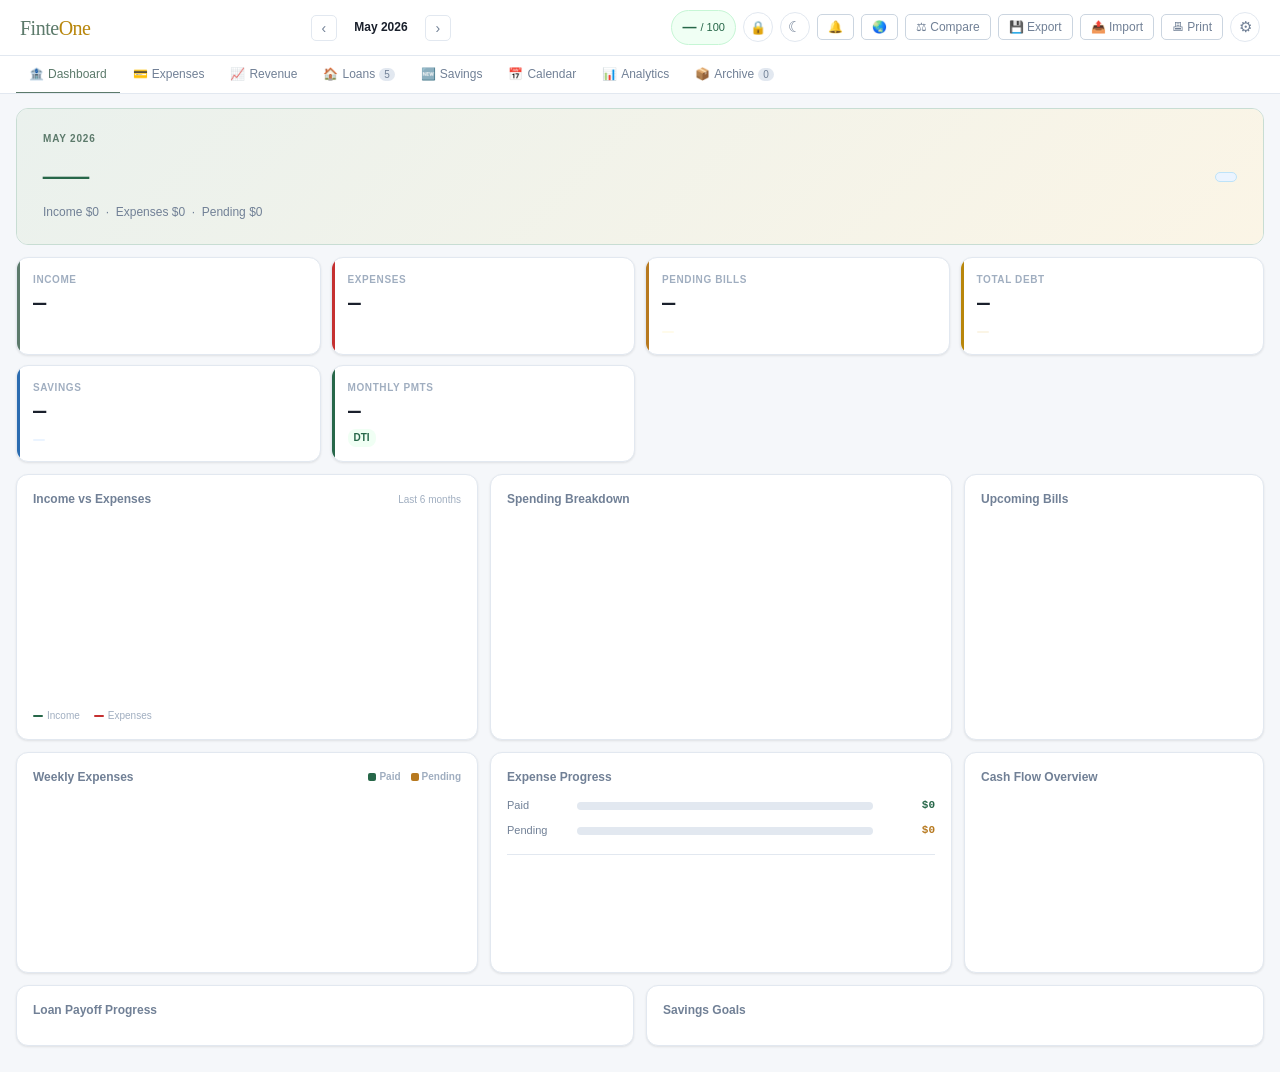
==== src/index.html @ 198f4ca5 "Split finance-tracker.html into modular src/ structure - src/index.html: shell with CSS/JS imports (" ====
<!DOCTYPE html>
<html lang="en">
<head>
<meta charset="UTF-8">
<meta name="viewport" content="width=device-width,initial-scale=1.0">
<title>FinteOne — Personal Finance Dashboard</title>
<link rel="manifest" href="manifest.json">
<meta http-equiv="Content-Security-Policy" content="default-src 'self' 'unsafe-inline' data: blob: https://fonts.googleapis.com https://fonts.gstatic.com https://cdnjs.cloudflare.com https://api.anthropic.com https://open.er-api.com; img-src 'self' data: blob:; connect-src 'self' https://api.anthropic.com https://api.openai.com https://open.er-api.com https://cdnjs.cloudflare.com;">
<meta name="theme-color" content="#5C7A6B">
<meta name="apple-mobile-web-app-capable" content="yes">
<meta name="apple-mobile-web-app-status-bar-style" content="default">
<meta name="apple-mobile-web-app-title" content="FinFlow">
<link rel="preconnect" href="https://fonts.googleapis.com">
<link href="https://fonts.googleapis.com/css2?family=DM+Serif+Display&family=DM+Sans:wght@300;400;500;600&family=DM+Mono:wght@400;500&display=swap" rel="stylesheet">
<link rel="stylesheet" href="styles/base.css">
<link rel="stylesheet" href="styles/layout.css">
<link rel="stylesheet" href="styles/components.css">
<link rel="stylesheet" href="styles/dark.css">
</head>
<body>
<script id="darkMode-fast-path">
(function(){try{const s=localStorage.getItem('finflow_dark_cache');if(s==='true')document.body.classList.add('dark');}catch(e){}})();
</script>
<canvas id="confettiCanvas" role="presentation" aria-hidden="true"></canvas>

<!-- ── LOCK SCREEN ── -->
<div id="lockScreen" style="display:none;">
  <div class="lock-logo">Fin<span>Flow</span></div>
  <div class="lock-card">
    <div class="lock-title">🔒 Enter your PIN</div>
    <div class="lock-sub">Your data is protected</div>
    <div class="pin-dots" id="lockDots">
      <div class="pin-dot" id="ld0"></div>
      <div class="pin-dot" id="ld1"></div>
      <div class="pin-dot" id="ld2"></div>
      <div class="pin-dot" id="ld3"></div>
    </div>
    <div class="pin-pad">
      <button class="pin-key" onclick="lockKeyPress('1')">1</button>
      <button class="pin-key" onclick="lockKeyPress('2')">2</button>
      <button class="pin-key" onclick="lockKeyPress('3')">3</button>
      <button class="pin-key" onclick="lockKeyPress('4')">4</button>
      <button class="pin-key" onclick="lockKeyPress('5')">5</button>
      <button class="pin-key" onclick="lockKeyPress('6')">6</button>
      <button class="pin-key" onclick="lockKeyPress('7')">7</button>
      <button class="pin-key" onclick="lockKeyPress('8')">8</button>
      <button class="pin-key" onclick="lockKeyPress('9')">9</button>
      <button class="pin-key del" onclick="lockKeyPress('bio')" title="Biometric (if available)">🔑</button>
      <button class="pin-key" onclick="lockKeyPress('0')">0</button>
      <button class="pin-key del" onclick="lockKeyPress('del')" aria-label="Delete digit">⌫</button>
    </div>
    <div class="lock-error" id="lockError"></div>
  </div>
</div>

<!-- ── PIN SETUP MODAL ── -->
<div class="modal-overlay" id="pinSetupModal" onclick="if(event.target===this)closePinSetup()">
  <div class="pmodal" style="max-width:360px;" id="pinSetupCard">
    <button class="close-btn" onclick="closePinSetup()" title="Close PIN setup" aria-label="Close PIN setup">&#215;</button>
    <h4 id="pinSetupTitle">Set PIN</h4>
    <p id="pinSetupDesc" style="font-size:12px;color:var(--text-secondary);margin-bottom:12px;">Choose a 4-digit PIN to protect your data.</p>
    <div class="pin-dots" id="setupDots">
      <div class="pin-dot" id="sd0"></div>
      <div class="pin-dot" id="sd1"></div>
      <div class="pin-dot" id="sd2"></div>
      <div class="pin-dot" id="sd3"></div>
    </div>
    <div class="pin-pad" style="margin-top:10px;">
      <button class="pin-key" onclick="setupKeyPress('1')">1</button>
      <button class="pin-key" onclick="setupKeyPress('2')">2</button>
      <button class="pin-key" onclick="setupKeyPress('3')">3</button>
      <button class="pin-key" onclick="setupKeyPress('4')">4</button>
      <button class="pin-key" onclick="setupKeyPress('5')">5</button>
      <button class="pin-key" onclick="setupKeyPress('6')">6</button>
      <button class="pin-key" onclick="setupKeyPress('7')">7</button>
      <button class="pin-key" onclick="setupKeyPress('8')">8</button>
      <button class="pin-key" onclick="setupKeyPress('9')">9</button>
      <button class="pin-key del" style="visibility:hidden"></button>
      <button class="pin-key" onclick="setupKeyPress('0')">0</button>
      <button class="pin-key del" onclick="setupKeyPress('del')" aria-label="Delete digit">⌫</button>
    </div>
    <div class="lock-error" id="setupError"></div>
    <div class="btn-row" style="margin-top:10px;">
      <button class="btn-s" onclick="closePinSetup()">Cancel</button>
      <button class="btn-d" id="pinRemoveBtn" onclick="removePin()" style="display:none;color:var(--danger);">Remove PIN</button>
    </div>
  </div>
</div>

<!-- ── ONBOARDING WIZARD ── -->
<div id="onboardOverlay" style="display:none;" role="dialog" aria-modal="true" aria-labelledby="obHeading">
  <div class="ob-card">
    <div class="ob-logo">Fin<span>Flow</span></div>
    <div class="ob-step-dots">
      <div class="ob-dot active" id="obDot0"></div>
      <div class="ob-dot" id="obDot1"></div>
      <div class="ob-dot" id="obDot2"></div>
      <div class="ob-dot" id="obDot3"></div>
      <div class="ob-dot" id="obDot4"></div>
      <div class="ob-dot" id="obDot5"></div>
      <div class="ob-dot" id="obDot6"></div>
      <div class="ob-dot" id="obDot7"></div>
    </div>

    <!-- Step 0: Welcome -->
    <div id="obStep0">
      <div class="ob-h" id="obHeading">Welcome to FinFlow</div>
      <div class="ob-sub">Your personal finance dashboard — track bills, income, loans, and savings. Everything lives privately in your browser.</div>
      <button class="ob-btn-primary" onclick="obGoTo(1)">Get Started &rarr;</button>
    </div>

    <!-- Step 1: Name + Currency -->
    <div id="obStep1" style="display:none;">
      <div class="ob-h">A few quick details</div>
      <div class="ob-sub">Personalise your dashboard. You can change these any time.</div>
      <div class="ob-row">
        <div class="ob-label">Your name (optional)</div>
        <input class="ob-input" id="obName" type="text" placeholder="e.g. Alex" autocomplete="given-name" maxlength="40">
      </div>
      <div class="ob-row">
        <div class="ob-label">Currency</div>
        <select class="ob-select" id="obCurrency" onchange="obUpdateAmtPrefix()"></select>
      </div>
      <div class="ob-nav">
        <button class="ob-back" onclick="obGoTo(0)">&#8592; Back</button>
        <button class="ob-btn-primary" onclick="obGoTo(2)">Next &rarr;</button>
      </div>
    </div>

    <!-- Step 2: Income sources -->
    <div id="obStep2" style="display:none;">
      <div class="ob-h">Income sources</div>
      <div class="ob-sub">Add each income source — salary, freelance, benefits, anything received monthly. Press + or Enter after each one.</div>
      <div class="ob-add-row">
        <input class="ob-input" id="obIncName" type="text" placeholder="Source (e.g. Salary, Freelance)" maxlength="60"
          onkeydown="if(event.key==='Enter'){event.preventDefault();obAddIncome();}">
        <div class="ob-amount-wrap" style="flex:0 0 110px;">
          <span class="ob-amount-prefix" id="obAmtPrefix">$</span>
          <input class="ob-amount-input" id="obIncAmt" type="number" min="0" step="0.01" placeholder="0.00" inputmode="decimal"
            onkeydown="if(event.key==='Enter'){event.preventDefault();obAddIncome();}">
        </div>
        <button class="ob-add-btn" onclick="obAddIncome()" title="Add income source" aria-label="Add income source">+</button>
      </div>
      <div class="ob-err" id="obIncomeErr"></div>
      <div id="obIncList" class="ob-item-list ob-list-empty"></div>
      <div class="ob-nav" style="margin-top:14px;">
        <button class="ob-back" onclick="obGoTo(1)">&#8592; Back</button>
        <button class="ob-btn-primary" onclick="obSaveIncome()">Next &rarr;</button>
      </div>
      <button class="ob-btn-sec" onclick="obGoTo(3)">Skip — I'll add income later</button>
    </div>

    <!-- Step 3: Expenses -->
    <div id="obStep3" style="display:none;">
      <div class="ob-h">Monthly expenses</div>
      <div class="ob-sub">Fill in the details below and press <strong>Add Expense</strong> to add each one.</div>
      <div style="display:grid;grid-template-columns:1fr 1fr;gap:8px;margin-bottom:6px;">
        <div style="grid-column:1/-1;">
          <div class="ob-label">Expense name</div>
          <input class="ob-input" id="obExpName" type="text" placeholder="e.g. Rent, Netflix" maxlength="60"
            onkeydown="if(event.key==='Enter'){event.preventDefault();document.getElementById('obExpAmt').focus();}">
        </div>
        <div>
          <div class="ob-label">Amount</div>
          <div class="ob-amount-wrap">
            <span class="ob-amount-prefix" id="obExpPrefix">$</span>
            <input class="ob-amount-input" id="obExpAmt" type="number" min="0" step="0.01" placeholder="0.00" inputmode="decimal"
              onkeydown="if(event.key==='Enter'){event.preventDefault();document.getElementById('obExpWeek').focus();}">
          </div>
        </div>
        <div>
          <div class="ob-label">Week</div>
          <select class="ob-select" id="obExpWeek">
            <option value="0">Week 1</option>
            <option value="1">Week 2</option>
            <option value="2">Week 3</option>
            <option value="3">Week 4</option>
          </select>
        </div>
        <div>
          <div class="ob-label">Due day (optional)</div>
          <input class="ob-input" id="obExpDue" type="number" min="1" max="31" placeholder="e.g. 15" inputmode="numeric">
        </div>
        <div>
          <div class="ob-label">Note (optional)</div>
          <input class="ob-input" id="obExpNote" type="text" placeholder="e.g. Annual plan" maxlength="120"
            onkeydown="if(event.key==='Enter'){event.preventDefault();obAddExpense();}">
        </div>
      </div>
      <div style="margin-bottom:8px;">
        <div class="ob-label">Receipt photo (optional)</div>
        <label class="receipt-upload-zone" style="padding:10px 14px;font-size:12px;cursor:pointer;" id="obExpReceiptZone">
          <span id="obExpReceiptLabel">&#128248; Tap to attach image</span>
          <input type="file" id="obExpReceipt" accept="image/*" style="display:none;" onchange="obHandleReceiptFile(this)">
        </label>
      </div>
      <div class="ob-err" id="obExpErr"></div>
      <button class="ob-add-btn full" onclick="obAddExpense()">+ Add Expense</button>
      <div id="obExpList" class="ob-item-list ob-list-empty"></div>
      <div class="ob-nav" style="margin-top:14px;">
        <button class="ob-back" onclick="obGoTo(2)">&#8592; Back</button>
        <button class="ob-btn-primary" onclick="obGoTo(4)">Next &rarr;</button>
      </div>
      <button class="ob-btn-sec" onclick="obGoTo(4)">Skip — I'll add expenses later</button>
    </div>

    <!-- Step 4: Loans -->
    <div id="obStep4" style="display:none;">
      <div class="ob-h">Loans &amp; debts</div>
      <div class="ob-sub">Add credit cards, car loans, student loans — anything you're paying down.</div>
      <div class="ob-loan-form">
        <div class="ob-loan-full">
          <div class="ob-label">Loan / debt name</div>
          <input class="ob-input" id="obLoanName" type="text" placeholder="e.g. Visa Card, Car Loan" maxlength="60"
            onkeydown="if(event.key==='Enter'){event.preventDefault();obAddLoan();}">
        </div>
        <div>
          <div class="ob-label">Current balance</div>
          <div class="ob-amount-wrap">
            <span class="ob-amount-prefix" id="obLoanPrefix">$</span>
            <input class="ob-amount-input" id="obLoanBal" type="number" min="0" step="0.01" placeholder="0.00" inputmode="decimal">
          </div>
        </div>
        <div>
          <div class="ob-label">Interest rate %</div>
          <input class="ob-input" id="obLoanRate" type="number" min="0" max="100" step="0.01" placeholder="e.g. 19.99" inputmode="decimal">
        </div>
        <div class="ob-loan-full">
          <div class="ob-label">Min. monthly payment</div>
          <div class="ob-amount-wrap">
            <span class="ob-amount-prefix" id="obLoanMinPrefix">$</span>
            <input class="ob-amount-input" id="obLoanMin" type="number" min="0" step="0.01" placeholder="0.00" inputmode="decimal"
              onkeydown="if(event.key==='Enter'){event.preventDefault();obAddLoan();}">
          </div>
        </div>
      </div>
      <div class="ob-err" id="obLoanErr"></div>
      <button class="ob-add-btn full" onclick="obAddLoan()">+ Add Loan</button>
      <div id="obLoanList" class="ob-item-list ob-list-empty"></div>
      <div class="ob-nav" style="margin-top:14px;">
        <button class="ob-back" onclick="obGoTo(3)">&#8592; Back</button>
        <button class="ob-btn-primary" onclick="obGoTo(5)">Next &rarr;</button>
      </div>
      <button class="ob-btn-sec" onclick="obGoTo(5)">Skip — no loans to add</button>
    </div>

    <!-- Step 5: Savings goals -->
    <div id="obStep5" style="display:none;">
      <div class="ob-h">Savings goals</div>
      <div class="ob-sub">Set up goals like an Emergency Fund or Vacation. Press + to add each one.</div>
      <div class="ob-add-row" style="flex-wrap:wrap;gap:6px;">
        <input class="ob-input" id="obSavName" type="text" placeholder="Goal name (e.g. Emergency Fund)" maxlength="60"
          style="flex:1 1 160px;" onkeydown="if(event.key==='Enter'){event.preventDefault();obAddSaving();}">
      </div>
      <div style="display:grid;grid-template-columns:1fr 1fr;gap:8px;margin-top:6px;margin-bottom:6px;">
        <div>
          <div class="ob-label">Target amount</div>
          <div class="ob-amount-wrap">
            <span class="ob-amount-prefix" id="obSavPrefix">$</span>
            <input class="ob-amount-input" id="obSavTarget" type="number" min="0" step="0.01" placeholder="0.00" inputmode="decimal">
          </div>
        </div>
        <div>
          <div class="ob-label">Current balance</div>
          <div class="ob-amount-wrap">
            <span class="ob-amount-prefix" id="obSavBalPrefix">$</span>
            <input class="ob-amount-input" id="obSavBal" type="number" min="0" step="0.01" placeholder="0.00" inputmode="decimal">
          </div>
        </div>
        <div>
          <div class="ob-label">Monthly contribution</div>
          <div class="ob-amount-wrap">
            <span class="ob-amount-prefix" id="obSavContribPrefix">$</span>
            <input class="ob-amount-input" id="obSavContrib" type="number" min="0" step="0.01" placeholder="0.00" inputmode="decimal"
              onkeydown="if(event.key==='Enter'){event.preventDefault();obAddSaving();}">
          </div>
        </div>
        <div>
          <div class="ob-label">Interest rate % p.a.</div>
          <input class="ob-input" id="obSavRate" type="number" min="0" max="30" step="0.1" placeholder="e.g. 2.5" inputmode="decimal">
        </div>
      </div>
      <div class="ob-err" id="obSavErr"></div>
      <button class="ob-add-btn full" onclick="obAddSaving()">+ Add Goal</button>
      <div id="obSavList" class="ob-item-list ob-list-empty"></div>
      <div class="ob-nav" style="margin-top:14px;">
        <button class="ob-back" onclick="obGoTo(4)">&#8592; Back</button>
        <button class="ob-btn-primary" onclick="obGoTo(6)">Next &rarr;</button>
      </div>
      <button class="ob-btn-sec" onclick="obGoTo(6)">Skip — no savings goals yet</button>
    </div>

    <!-- Step 6: PIN (optional) -->
    <div id="obStep6" style="display:none;">
      <div class="ob-h">Protect your data</div>
      <div class="ob-sub">Set a 4-digit PIN so only you can access your finances. Completely optional.</div>
      <div class="ob-phase-lbl" id="obPinPhaseLabel">Enter a new PIN</div>
      <div class="ob-pin-dots">
        <div class="pin-dot" id="opd0"></div>
        <div class="pin-dot" id="opd1"></div>
        <div class="pin-dot" id="opd2"></div>
        <div class="pin-dot" id="opd3"></div>
      </div>
      <div class="ob-pin-pad">
        <button class="pin-key" onclick="obPinKey('1')">1</button>
        <button class="pin-key" onclick="obPinKey('2')">2</button>
        <button class="pin-key" onclick="obPinKey('3')">3</button>
        <button class="pin-key" onclick="obPinKey('4')">4</button>
        <button class="pin-key" onclick="obPinKey('5')">5</button>
        <button class="pin-key" onclick="obPinKey('6')">6</button>
        <button class="pin-key" onclick="obPinKey('7')">7</button>
        <button class="pin-key" onclick="obPinKey('8')">8</button>
        <button class="pin-key" onclick="obPinKey('9')">9</button>
        <button class="pin-key del" style="visibility:hidden;"></button>
        <button class="pin-key" onclick="obPinKey('0')">0</button>
        <button class="pin-key del" onclick="obPinKey('del')" aria-label="Delete digit">&#9003;</button>
      </div>
      <div class="ob-err" id="obPinErr" style="text-align:center;margin-top:8px;"></div>
      <div class="ob-nav" style="margin-top:16px;">
        <button class="ob-back" onclick="obGoTo(5)">&#8592; Back</button>
      </div>
      <button class="ob-btn-sec" onclick="obGoTo(7)">Skip — no PIN needed</button>
    </div>

    <!-- Step 7: Done -->
    <div id="obStep7" style="display:none;">
      <div class="ob-success-icon">&#9989;</div>
      <div class="ob-h">You're all set!</div>
      <div class="ob-sub" id="obDoneMsg">Your dashboard is ready with your data loaded in.</div>
      <button class="ob-btn-primary" onclick="obFinish()">Open Dashboard</button>
    </div>
  </div>
</div>

<a href="#main-content" class="skip-nav">Skip to main content</a>
<div class="toast" id="toast" role="status" aria-live="polite" aria-atomic="true"></div>

<!-- TOPBAR -->
<div class="topbar">
  <div class="logo">Finte<span>One</span></div>
  <div class="topbar-center">
    <div class="month-nav">
      <button onclick="changeMonth(-1)" title="Previous month" aria-label="Previous month">&#8249;</button>
      <span class="month-label" id="monthLabel">May 2026</span>
      <button onclick="changeMonth(1)" title="Next month" aria-label="Next month">&#8250;</button>
    </div>
  </div>
  <div class="topbar-right">
    <div class="health-badge" onclick="openHealthModal()" title="Financial Health Score">
      <span class="score" id="healthScore">—</span>
      <span class="hlabel">/ 100</span>
    </div>
    <button class="dk-btn" onclick="openPinSetup()" id="pinBtn" aria-label="PIN / lock screen" title="Set PIN protection" style="font-size:13px;">🔒</button>
    <button class="dk-btn" onclick="toggleDark()" id="dkBtn" aria-label="Toggle dark mode" title="Toggle dark mode">☾</button>
    <button class="tbtn hide-mobile no-print" onclick="toggleNotifications()" id="notifBtn" title="Bill reminders">&#128276;</button>
    <button class="tbtn hide-mobile no-print" onclick="openCurrencyModal()" title="Currency settings">&#127759;</button>
    <button class="tbtn hide-mobile no-print" onclick="openCompareModal()" title="Compare two months">&#9878; Compare</button>
    <button class="tbtn hide-mobile no-print" onclick="exportData()">&#128190; Export</button>
    <button class="tbtn hide-mobile no-print" onclick="openImport()">&#128228; Import</button>
    <button class="tbtn hide-mobile no-print" onclick="window.print()">&#128438; Print</button>
    <button class="dk-btn hide-mobile no-print" onclick="openSettings()" title="Settings" aria-label="Settings" style="font-size:15px;">&#9881;</button>
    <button class="dk-btn show-mobile no-print" onclick="toggleMobileMenu()" id="mobileMenuBtn" aria-label="More actions" title="More actions" style="font-size:18px;font-weight:600;letter-spacing:1px;">&#8943;</button>
  </div>
</div>

<!-- ── DEMO DATA BANNER ── -->
<div id="demoBanner" style="display:none;" class="demo-banner no-print" role="alert" aria-live="polite">
  <span class="demo-banner-text">&#9888; Demo data is active — this is not your real financial data.</span>
  <button class="demo-banner-btn" onclick="showOnboarding()" title="Go back to setup">Resume Setup</button>
  <button class="demo-banner-btn primary" onclick="confirmDemoReset()" title="Wipe demo data and start fresh">Start Fresh</button>
  <button class="demo-banner-close" onclick="this.parentElement.style.display='none'" aria-label="Dismiss banner">&#215;</button>
</div>

<!-- MOBILE ACTION SHEET -->
<div id="mobileMenuSheet" style="display:none;position:fixed;bottom:0;left:0;right:0;z-index:500;background:var(--white);border-top:1px solid var(--border);border-radius:16px 16px 0 0;padding:16px;box-shadow:0 -4px 20px rgba(0,0,0,.12);">
  <div style="width:36px;height:4px;background:var(--border-strong);border-radius:2px;margin:0 auto 16px;"></div>
  <div style="display:grid;grid-template-columns:1fr 1fr;gap:10px;">
    <button class="mbtn" onclick="toggleNotifications();toggleMobileMenu();" id="mobileNotifBtn">&#128276; Reminders</button>
    <button class="mbtn" onclick="openCurrencyModal();toggleMobileMenu();">&#127759; Currency</button>
    <button class="mbtn" onclick="openCompareModal();toggleMobileMenu();">&#9878; Compare</button>
    <button class="mbtn" onclick="exportData();toggleMobileMenu();">&#128190; Export</button>
    <button class="mbtn" onclick="openImport();toggleMobileMenu();">&#128228; Import</button>
    <button class="mbtn" onclick="window.print();toggleMobileMenu();">&#128438; Print</button>
    <button class="mbtn" onclick="openSettings();toggleMobileMenu();" style="grid-column:1/-1;">&#9881; Settings &amp; Danger Zone</button>
  </div>
  <button onclick="toggleMobileMenu()" style="width:100%;margin-top:12px;padding:12px;border:none;background:var(--slate-light);border-radius:var(--radius-xs);font-family:'DM Sans',sans-serif;font-size:13px;font-weight:500;color:var(--text-secondary);cursor:pointer;">Cancel</button>
</div>
<div id="mobileMenuOverlay" style="display:none;position:fixed;inset:0;z-index:499;background:rgba(0,0,0,.3);" onclick="toggleMobileMenu()"></div>

<!-- TABS -->
<div class="tab-bar no-print">
  <button class="tab active" id="tab-dashboard"  onclick="switchTab('dashboard',this)"><span class="ti">&#127974;</span><span class="tl"> Dashboard</span></button>
  <button class="tab" id="tab-expenses"           onclick="switchTab('expenses',this)"><span class="ti">&#128179;</span><span class="tl"> Expenses</span></button>
  <button class="tab" id="tab-revenue"            onclick="switchTab('revenue',this)"><span class="ti">&#128200;</span><span class="tl"> Revenue</span></button>
  <button class="tab" id="tab-loans"              onclick="switchTab('loans',this)"><span class="ti">&#127968;</span><span class="tl"> Loans</span> <span class="tbadge" id="loanBadge">5</span></button>
  <button class="tab" id="tab-savings"            onclick="switchTab('savings',this)"><span class="ti">&#127381;</span><span class="tl"> Savings</span></button>
  <button class="tab" id="tab-calendar"           onclick="switchTab('calendar',this)"><span class="ti">&#128197;</span><span class="tl"> Calendar</span></button>
  <button class="tab" id="tab-analytics"          onclick="switchTab('analytics',this)"><span class="ti">&#128202;</span><span class="tl"> Analytics</span></button>
  <button class="tab" id="tab-archive"            onclick="switchTab('archive',this)"><span class="ti">&#128230;</span><span class="tl"> Archive</span> <span class="tbadge" id="archiveBadge">0</span></button>
</div>

<div class="main" id="main-content">
<!-- ═══ DASHBOARD ═══ -->
<div class="section active" id="section-dashboard">

  <!-- ── HERO STRIP ── -->
  <div class="dash-hero">
    <div class="hero-left">
      <div class="hero-month-lbl" id="d-hero-month">May 2026</div>
      <div class="hero-net pos" id="d-cashflow">—</div>
      <div class="hero-sub" id="d-hero-sub">Income $0 &nbsp;·&nbsp; Expenses $0 &nbsp;·&nbsp; Pending $0</div>
    </div>
    <div class="hero-right">
      <span class="hero-badge hb-neutral" id="d-hero-mom" style="display:none;"></span>
      <span class="hero-badge hb-warn" id="d-hero-pending" style="display:none;"></span>
      <span class="hero-badge hb-blue" id="d-hero-health"></span>
    </div>
  </div>

  <!-- ── KPI ROW ── -->
  <div class="dash-kpi-row">
    <div class="dash-kpi dkpi-sage">
      <div class="dkl">Income</div>
      <div class="dkv" id="d-income">—</div>
      <div class="dkd dp" id="d-inc-d" style="display:none;"></div>
    </div>
    <div class="dash-kpi dkpi-danger">
      <div class="dkl">Expenses</div>
      <div class="dkv" id="d-expenses">—</div>
      <div class="dkd" id="d-exp-d" style="display:none;"></div>
    </div>
    <div class="dash-kpi dkpi-amber">
      <div class="dkl">Pending Bills</div>
      <div class="dkv" id="d-pending">—</div>
      <div class="dkd" id="d-pend-sub" style="background:var(--amber-light);color:var(--amber);"></div>
    </div>
    <div class="dash-kpi dkpi-gold">
      <div class="dkl">Total Debt</div>
      <div class="dkv" id="d-debt">—</div>
      <div class="dkd" id="d-dti" style="background:var(--gold-light);color:var(--gold);"></div>
    </div>
    <div class="dash-kpi dkpi-blue">
      <div class="dkl">Savings</div>
      <div class="dkv" id="d-savings">—</div>
      <div class="dkd" id="d-sav-sub" style="background:var(--blue-light);color:var(--blue);"></div>
    </div>
    <div class="dash-kpi dkpi-success">
      <div class="dkl">Monthly Pmts</div>
      <div class="dkv" id="d-minpmts">—</div>
      <div class="dkd" id="d-dti-lbl" style="background:var(--success-light);color:var(--success);">DTI</div>
    </div>
  </div>

  <!-- ── ROW 1: Trend chart (wide) + Spending donut + Upcoming bills ── -->
  <div class="dash-3col">

    <!-- Income vs Expenses — 6-month area chart -->
    <div class="dc">
      <div class="dct">Income vs Expenses
        <span class="dcl">Last 6 months</span>
      </div>
      <div style="position:relative;height:180px;"><canvas id="trendChart" role="img" aria-label="Income vs expenses trend">Trend.</canvas></div>
      <!-- Inline legend -->
      <div style="display:flex;gap:14px;margin-top:8px;font-size:10px;color:var(--text-muted);">
        <span><span style="display:inline-block;width:10px;height:2px;background:#276749;border-radius:1px;margin-right:4px;vertical-align:middle;"></span>Income</span>
        <span><span style="display:inline-block;width:10px;height:2px;background:#C53030;border-radius:1px;margin-right:4px;vertical-align:middle;"></span>Expenses</span>
      </div>
    </div>

    <!-- Expense Category Donut -->
    <div class="dc">
      <div class="dct">Spending Breakdown
        <span class="dcl" id="d-cat-month"></span>
      </div>
      <div style="position:relative;height:160px;"><canvas id="categoryChart" role="img" aria-label="Categories">Categories.</canvas></div>
    </div>

    <!-- Upcoming Bills -->
    <div class="dc">
      <div class="dct">Upcoming Bills
        <span class="dcl" id="d-bills-count"></span>
      </div>
      <div class="bill-list-dash" id="d-bills-list"></div>
    </div>

  </div>

  <!-- ── ROW 2: Weekly bars + Expense paid/pending + Cash flow bar ── -->
  <div class="dash-3col">

    <!-- Weekly Paid vs Pending stacked bars -->
    <div class="dc">
      <div class="dct">Weekly Expenses
        <div style="display:flex;gap:10px;font-size:10px;color:var(--text-muted);">
          <span><span style="display:inline-block;width:8px;height:8px;background:#276749;border-radius:2px;margin-right:3px;vertical-align:middle;"></span>Paid</span>
          <span><span style="display:inline-block;width:8px;height:8px;background:#B7791F;border-radius:2px;margin-right:3px;vertical-align:middle;"></span>Pending</span>
        </div>
      </div>
      <div style="position:relative;height:160px;"><canvas id="weeklyChart" role="img" aria-label="Weekly expenses">Weekly expenses.</canvas></div>
    </div>

    <!-- Expense progress: paid vs pending bars -->
    <div class="dc">
      <div class="dct">Expense Progress
        <span class="dcl" id="d-exp-prog-pct"></span>
      </div>
      <div class="exp-prog-block" id="d-exp-prog-block">
        <div class="epb-row">
          <span class="epb-label">Paid</span>
          <div class="epb-bar"><div class="epb-fill" id="d-epb-paid" style="width:0%;background:var(--success);"></div></div>
          <span class="epb-val" id="d-epb-paid-val" style="color:var(--success);">$0</span>
        </div>
        <div class="epb-row">
          <span class="epb-label">Pending</span>
          <div class="epb-bar"><div class="epb-fill" id="d-epb-pend" style="width:0%;background:var(--amber);"></div></div>
          <span class="epb-val" id="d-epb-pend-val" style="color:var(--amber);">$0</span>
        </div>
        <div style="height:1px;background:var(--border);margin:6px 0;"></div>
        <!-- Per-week expense sub-bars -->
        <div id="d-week-prog-list"></div>
      </div>
    </div>

    <!-- Cash Flow overview bar chart -->
    <div class="dc">
      <div class="dct">Cash Flow Overview</div>
      <div style="position:relative;height:160px;"><canvas id="cashflowChart" role="img" aria-label="Cash flow">Cash flow.</canvas></div>
    </div>

  </div>

  <!-- ── ROW 3: Loan payoff + Savings goals ── -->
  <div class="dash-2col">

    <!-- Loan Payoff Progress -->
    <div class="dc">
      <div class="dct">Loan Payoff Progress
        <span class="dcl" id="d-loan-summary"></span>
      </div>
      <div id="loanProgressList"></div>
    </div>

    <!-- Savings Goals Progress -->
    <div class="dc">
      <div class="dct">Savings Goals
        <span class="dcl" id="d-sav-summary"></span>
      </div>
      <div id="dashSavingsList"></div>
    </div>

  </div>

</div>

<!-- ═══ EXPENSES ═══ -->
<div class="section" id="section-expenses">
  <div class="month-manager" role="navigation" aria-label="Month selector">
    <div style="display:flex;align-items:center;gap:8px;flex-wrap:wrap;">
      <span style="font-weight:600;font-size:12px;color:var(--text-secondary);" aria-hidden="true">Month:</span>
      <div id="monthTags" role="list" aria-label="Active months" style="display:flex;flex-wrap:nowrap;gap:5px;overflow-x:auto;max-width:100%;padding-bottom:2px;"></div>
    </div>
    <div style="display:flex;gap:6px;flex-wrap:wrap;">
      <button class="clone-btn" onclick="openCloneModal()">&#128260; Clone Month</button>
      <button class="tbtn no-print" onclick="openCsvModal()" style="color:var(--blue);border-color:var(--blue-mid);">&#128229; Import CSV</button>
      <button class="nm-btn" onclick="openNewMonthModal()">+ New Month</button>
    </div>
  </div>
  <div class="stor-alert" id="storAlert">
    <span>&#9888;</span><span id="storMsg">Storage is nearly full.</span>
    <button class="tbtn" style="margin-left:auto;" onclick="exportData()">Export Backup</button>
  </div>

  <!-- Budget Envelopes -->
  <div class="card">
    <div class="card-header">
      <div class="card-title">&#128179; Budget Envelopes</div>
      <span id="overBudgetPill" class="pill pill-d" style="display:none;">&#9888; Over budget</span>
    </div>
    <div style="padding:12px;"><div class="envelopes-grid" id="envelopesGrid"></div></div>
  </div>

  <div class="tag-filter-bar" id="tagFilterBar"></div>

  <div class="section-hdr" style="margin-bottom:10px;">
    <div style="font-weight:600;font-size:14px;" id="expMonthHdr">May 2026 Expenses</div>
    <div style="display:flex;gap:6px;align-items:center;flex-wrap:wrap;">
      <button class="tbtn no-print" id="recurAutoFillBtn" onclick="recurringAutoFill()" style="color:var(--blue);border-color:var(--blue-mid);font-size:11px;display:none;">&#8635; Auto-fill Recurring</button>
      <button class="reset-btn no-print" onclick="openResetModal('expenses')" title="Clear all expense items for this month">&#128465; Reset Expenses</button>
    </div>
  </div>

  <div class="weeks-grid" id="weeksGrid"></div>

  <div class="card" style="margin-bottom:14px;">
    <div class="exp-footer">
      <div class="efs"><div class="efl">Total</div><div class="efv" id="ef-total">$0</div></div>
      <div class="efs"><div class="efl">Paid</div><div class="efv" style="color:var(--success);" id="ef-paid">$0</div></div>
      <div class="efs"><div class="efl">Pending</div><div class="efv" style="color:var(--amber);" id="ef-pending">$0</div><div style="font-size:10px;color:var(--amber);" id="ef-pnote"></div></div>
    </div>
  </div>
  <div class="card">
    <div class="card-header"><div class="card-title">Weekly Comparison</div></div>
    <div style="padding:13px;"><div style="position:relative;height:115px;"><canvas id="expSumChart" role="img" aria-label="Weekly comparison">Weekly totals.</canvas></div></div>
  </div>
</div>

<!-- ═══ REVENUE ═══ -->
<div class="section" id="section-revenue">
  <div class="metrics-row" style="grid-template-columns:repeat(auto-fit,minmax(135px,1fr));">
    <div class="mc al-sage"><div class="ml">Total Revenue</div><div class="mv" id="rev-total">$0</div><div class="ms">This month</div><div class="md" id="rev-delta"></div></div>
    <div class="mc al-success"><div class="ml">Received</div><div class="mv" id="rev-received">$0</div><div class="ms">Confirmed</div></div>
    <div class="mc"><div class="ml">Pending Income</div><div class="mv" id="rev-pending">$0</div><div class="ms">Awaiting</div></div>
    <div class="mc al-gold"><div class="ml">YTD Income</div><div class="mv" id="rev-ytd">$0</div><div class="ms">Year to date</div></div>
  </div>
  <div class="card">
    <div class="card-header">
      <div class="card-title">&#128197; Monthly Revenue &amp; Expense Tracker</div>
      <div style="display:flex;gap:5px;" class="no-print">
        <button class="rev-toggle-btn active" id="revT12" onclick="setRevWin(12,this)">Last 12</button>
        <button class="rev-toggle-btn" id="revTAll" onclick="setRevWin(999,this)">All</button>
      </div>
    </div>
    <div style="overflow-x:auto;"><table><thead id="revTHead"></thead><tbody id="revTBody"></tbody></table></div>
  </div>
  <div class="rev-grid" style="margin-top:14px;">
    <div class="card">
      <div class="card-header">
        <div class="card-title">Income Sources — <span id="revMonHdr" style="color:var(--sage);"></span></div>
        <div style="display:flex;gap:6px;">
          <button class="reset-btn no-print" onclick="openResetModal('revenue')" title="Clear all income sources for this month">&#128465; Reset</button>
          <button class="nm-btn no-print" onclick="openRevModal(-1)">+ Add Income</button>
        </div>
      </div>
      <table>
        <thead><tr><th>Source</th><th class="acol">Amount</th><th class="scol">Rcvd</th><th class="no-print" style="width:28px;"></th></tr></thead>
        <tbody id="revTbody"></tbody>
        <tfoot><tr style="background:var(--sage-light);"><td style="font-weight:700;font-size:12px;">Total</td><td class="acol" id="revTableTotal" style="font-weight:700;color:var(--sage);font-family:'DM Mono',monospace;">$0</td><td></td><td></td></tr></tfoot>
      </table>
    </div>
    <div>
      <div class="net-flow-card" style="margin-bottom:14px;">
        <div style="font-size:10px;font-weight:700;text-transform:uppercase;letter-spacing:.8px;color:var(--text-secondary);">Net Cash Position</div>
        <div class="net-amount pos" id="netCash">$0</div>
        <div style="font-size:12px;color:var(--text-secondary);">Income minus expenses</div>
        <div>
          <div style="display:flex;justify-content:space-between;font-size:11px;color:var(--text-secondary);margin-bottom:3px;"><span>Expense ratio</span><span id="expRatioPct">0%</span></div>
          <div class="pbar" style="height:6px;"><div class="pfill pf-sage" id="expRatioBar" style="width:0%;"></div></div>
        </div>
      </div>
      <div class="chart-card">
        <div style="font-weight:600;font-size:12px;margin-bottom:10px;">Monthly Income vs Expenses</div>
        <div style="position:relative;height:155px;"><canvas id="incomeChart" role="img" aria-label="Income trend">Income.</canvas></div>
      </div>
    </div>
  </div>
</div>

<!-- ═══ LOANS ═══ -->
<div class="section" id="section-loans">
  <div class="section-hdr">
    <div class="section-title">Loan Portfolio</div>
    <div style="display:flex;gap:8px;align-items:center;flex-wrap:wrap;">
      <div style="display:flex;align-items:center;gap:6px;flex-wrap:wrap;">
        <span style="font-size:11px;color:var(--text-muted);">Strategy:</span>
        <button class="strat-btn" id="btn-avalanche" onclick="setStrategy('avalanche')">&#9650; Avalanche</button>
        <button class="strat-btn" id="btn-snowball" onclick="setStrategy('snowball')">&#9731; Snowball</button>
      </div>
      <button class="reset-btn no-print" onclick="openResetModal('loans')" title="Clear all loan payment history for this month">&#128465; Reset Pmts</button>
      <button class="nm-btn no-print" onclick="openLoanModal(-1)">+ Add Loan</button>
    </div>
  </div>
  <div id="strategyTip" class="strategy-tip"></div>
  <div class="metrics-row">
    <div class="mc al-danger"><div class="ml">Total Debt</div><div class="mv" id="loan-total">$0</div><div class="ms">All loans</div></div>
    <div class="mc al-amber"><div class="ml">Monthly Pmts</div><div class="mv" id="loan-pmts">$0</div><div class="ms">Sum of minimums</div></div>
    <div class="mc al-gold"><div class="ml">Total Interest</div><div class="mv" id="loan-int">$0</div><div class="ms">At min payments</div></div>
    <div class="mc al-success"><div class="ml">Debt-Free</div><div class="mv" id="loan-free" style="font-size:13px;">—</div><div class="ms">Estimated date</div></div>
  </div>
  <div class="slider-panel no-print">
    <div style="font-weight:600;font-size:12px;color:var(--sage);margin-bottom:8px;">&#127381; Extra Payment Simulator</div>
    <div class="slider-row">
      <span style="font-size:12px;color:var(--text-secondary);min-width:110px;">Extra monthly $</span>
      <input type="range" id="bonusSlider" aria-label="Extra monthly payment amount" min="0" max="2000" step="50" value="0" oninput="updateBonus(this.value)">
      <span class="sv" id="bonusVal">$0</span>
    </div>
    <div id="bonusResult" style="font-size:12px;color:var(--text-secondary);margin-top:4px;min-height:16px;"></div>
  </div>
  <div class="card">
    <div class="card-header"><div class="card-title">&#128200; Balance Paydown Trajectory</div><span style="font-size:11px;color:var(--text-muted);">Hover for values</span></div>
    <div style="padding:14px;"><div style="position:relative;height:215px;"><canvas id="paydownChart" role="img" aria-label="Paydown trajectory">Paydown.</canvas></div></div>
  </div>
  <div class="card">
    <div class="card-header"><div class="card-title">&#129518; Paydown Calculator</div><span style="font-size:11px;color:var(--text-muted);">Simulate any scenario</span></div>
    <div style="padding:15px;">
      <div class="loan-grid">
        <div style="display:grid;gap:9px;">
          <div class="fr">
            <div class="fg"><label for="calcSel" class="fl">Select Loan</label><select class="fi" id="calcSel" onchange="calcFromLoan()"><option value="custom">Custom</option></select></div>
            <div class="fg"><label for="calcP" class="fl">Principal ($)</label><input class="fi" type="number" id="calcP" aria-label="Principal balance" placeholder="e.g. 10000" oninput="runCalc()"></div>
          </div>
          <div class="fr">
            <div class="fg"><label for="calcR" class="fl">Interest Rate (%)</label><input class="fi" type="number" id="calcR" aria-label="Annual interest rate" placeholder="e.g. 19.99" step="0.01" oninput="runCalc()"></div>
            <div class="fg"><label for="calcMin" class="fl">Min. Payment ($)</label><input class="fi" type="number" id="calcMin" aria-label="Minimum monthly payment" placeholder="e.g. 250" oninput="runCalc()"></div>
          </div>
          <div class="fr">
            <div class="fg"><label for="calcT" class="fl">Target Payoff</label><input class="fi" type="number" id="calcT" aria-label="Target payoff months" placeholder="e.g. 36" inputmode="numeric" oninput="runCalc()"></div>
            <div class="fg"><label for="calcPT" class="fl">Period</label><select class="fi" id="calcPT" onchange="runCalc()"><option value="months">Months</option><option value="years">Years</option></select></div>
          </div>
          <div class="fg"><label for="calcE" class="fl">Extra Monthly ($)</label><input class="fi" type="number" id="calcE" aria-label="Extra monthly payment" placeholder="0" inputmode="decimal" oninput="runCalc()"></div>
        </div>
        <div class="calc-result">
          <div class="rr"><span class="rl">Monthly Payment</span><span class="rv big" id="calcMonthly">$0</span></div>
          <div class="rr"><span class="rl">Total Paid</span><span class="rv" id="calcTotal">$0</span></div>
          <div class="rr"><span class="rl">Total Interest</span><span class="rv" id="calcInterest">$0</span></div>
          <div class="rr"><span class="rl">Saved vs Min</span><span class="rv" id="calcSaved" style="color:var(--success);">$0</span></div>
          <div class="rr"><span class="rl">Payoff Date</span><span class="rv" id="calcDate">—</span></div>
          <div style="margin-top:10px;">
            <div style="font-size:11px;color:var(--text-secondary);margin-bottom:3px;">Interest vs Principal</div>
            <div class="pbar" style="height:7px;"><div class="pfill pf-danger" id="intBar" style="width:0%;"></div></div>
            <div style="display:flex;justify-content:space-between;font-size:10px;color:var(--text-muted);margin-top:2px;"><span id="intLbl">0%</span><span id="prinLbl">100%</span></div>
          </div>
        </div>
      </div>
      <div style="margin-top:14px;">
        <div style="font-weight:600;font-size:12px;margin-bottom:6px;">Amortization Schedule</div>
        <div class="amort-wrap"><table><thead><tr><th>#</th><th>Payment</th><th style="color:var(--success)">Principal</th><th style="color:var(--danger)">Interest</th><th>Balance</th></tr></thead><tbody id="amortBody"></tbody></table></div>
      </div>
    </div>
  </div>
  <div style="font-weight:600;font-size:13px;margin-bottom:10px;color:var(--text-secondary);">Active Loans &amp; Payment Tracking</div>
  <div class="debt-list" id="loanList"></div>
</div>

<!-- ═══ SAVINGS ═══ -->
<div class="section" id="section-savings">
  <div class="section-hdr">
    <div class="section-title">Savings Goals</div>
    <div style="display:flex;gap:8px;align-items:center;">
      <button class="reset-btn no-print" onclick="openResetModal('savings')" title="Clear all savings goals and balances">&#128465; Reset Savings</button>
      <button class="nm-btn" onclick="openSavModal(-1)">+ Add Goal</button>
    </div>
  </div>
  <div class="metrics-row">
    <div class="mc al-blue"><div class="ml">Total Savings</div><div class="mv" id="sv-total">$0</div><div class="ms">All goals</div></div>
    <div class="mc al-success"><div class="ml">Goals Complete</div><div class="mv" id="sv-done">0 / 0</div><div class="ms">Targets reached</div></div>
    <div class="mc al-gold"><div class="ml">Est. Annual Interest</div><div class="mv" id="sv-int">$0</div><div class="ms">At current rates</div></div>
    <div class="mc"><div class="ml">Monthly Contrib</div><div class="mv" id="sv-contrib">$0</div><div class="ms">Total contributions</div></div>
  </div>

  <!-- Savings ↔ Expense link notice -->
  <div style="background:var(--blue-light);border:1px solid var(--blue-mid);border-radius:var(--radius-sm);padding:10px 14px;font-size:12px;color:var(--blue);margin-bottom:14px;display:flex;align-items:center;gap:8px;">
    <span>&#128161;</span>
    <span>Savings contributions are automatically tracked as expenses in the current month under the <strong>Savings</strong> category when you mark a goal active.</span>
  </div>

  <div id="savingsGrid" class="savings-grid"></div>


  <!-- FINANCIAL GOALS -->
  <div class="card" style="margin-top:14px;">
    <div class="card-header">
      <div class="card-title">&#127919; Financial Goals</div>
      <button class="nm-btn" onclick="openGoalModal(-1)" style="font-size:11px;padding:4px 9px;">+ Add Goal</button>
    </div>
    <div style="padding:12px;">
      <div class="goals-grid" id="goalsGrid"></div>
    </div>
  </div>

  <div class="chart-card">
    <div style="font-weight:600;font-size:12px;margin-bottom:10px;">12-Month Savings Projection <span style="font-size:10px;color:var(--text-muted);">(with compound interest &amp; monthly contributions)</span></div>
    <div style="position:relative;height:200px;"><canvas id="savChart" role="img" aria-label="Savings projection">Savings chart.</canvas></div>
  </div>
</div>

<!-- ═══ CALENDAR ═══ -->
<div class="section" id="section-calendar">
  <div class="section-hdr">
    <div class="section-title">Bill Calendar — <span id="calMonthTitle" style="color:var(--sage);"></span></div>
    <div style="display:flex;align-items:center;gap:8px;flex-wrap:wrap;">
      <span style="font-size:12px;color:var(--text-muted);display:none;" class="show-desktop">Bills appear when you set a due day on an expense item.</span>
      <button class="tbtn no-print" onclick="switchTab('expenses',document.getElementById('tab-expenses'))" style="font-size:11px;color:var(--sage);border-color:var(--sage-mid);">&#128197; Go to Expenses to set due dates</button>
    </div>
  </div>
  <div class="card">
    <div class="card-header"><div class="card-title">&#128197; <span id="calMonTitle2"></span> Bills</div></div>
    <div style="padding:12px;">
      <div class="cal-hdr-row" id="calHdrRow"></div>
      <div class="bill-calendar" id="billCal"></div>
    </div>
  </div>
  <div class="two-eq" style="margin-top:14px;">
    <div class="card" style="margin-bottom:0;">
      <div class="card-header"><div class="card-title">Upcoming Bills</div></div>
      <div style="padding:0;" id="upcomingBills"></div>
    </div>
    <div class="card" style="margin-bottom:0;">
      <div class="card-header"><div class="card-title">&#8635; Recurring Detected</div><span style="font-size:11px;color:var(--text-muted);">Appears 2+ months</span></div>
      <div style="padding:12px;" id="recurringList"></div>
    </div>
  </div>
</div>

<!-- ═══ ANALYTICS ═══ -->
<div class="section" id="section-analytics">
  <div style="display:flex;justify-content:space-between;align-items:center;margin-bottom:14px;flex-wrap:wrap;gap:8px;"><div class="section-title" style="margin-bottom:0;">Analytics &amp; Insights</div><button class="tbtn no-print" onclick="openCatManager()" style="font-size:11px;">&#127991; Manage Categories</button></div>
  <div class="metrics-row">
    <div class="mc al-sage"><div class="ml">Avg Monthly Income</div><div class="mv" id="an-avginc">$0</div><div class="ms">All months</div></div>
    <div class="mc al-danger"><div class="ml">Avg Monthly Expenses</div><div class="mv" id="an-avgexp">$0</div><div class="ms">All months</div></div>
    <div class="mc al-gold"><div class="ml">Best Month</div><div class="mv" id="an-best" style="font-size:13px;">—</div><div class="ms">Highest net</div></div>
    <div class="mc al-amber"><div class="ml">Top Category</div><div class="mv" id="an-topcat" style="font-size:13px;">—</div><div class="ms">By total spend</div></div>
  </div>
  <div class="two-col">
    <div>
      <div class="chart-card">
        <div style="font-weight:600;font-size:12px;margin-bottom:10px;">Category Spending Trend</div>
        <div style="position:relative;height:200px;"><canvas id="catTrendChart" role="img" aria-label="Category trends">Category trends.</canvas></div>
      </div>
      <div class="chart-card">
        <div style="font-weight:600;font-size:12px;margin-bottom:10px;">Monthly Net Flow Over Time</div>
        <div style="position:relative;height:165px;"><canvas id="netChart" role="img" aria-label="Net flow">Net flow.</canvas></div>
      </div>
    </div>
    <div>
      <div class="chart-card" style="margin-bottom:14px;">
        <div style="font-weight:600;font-size:12px;margin-bottom:10px;">Year-over-Year</div>
        <div style="overflow-x:auto;" id="yoyTable"></div>
      </div>
      <div class="chart-card" style="margin-bottom:14px;">
        <div style="font-weight:600;font-size:12px;margin-bottom:10px;">Budget vs Actual Variance (Last 3 Months)</div>
        <div style="overflow-x:auto;" id="varianceTableWrap"></div>
      </div>
      <div class="card" style="margin-bottom:0;">
        <div class="card-header">
          <div class="card-title">&#128161; Smart Insights</div>
          <div style="display:flex;align-items:center;gap:6px;">
            <button class="tbtn no-print" id="aiInsightBtn" onclick="runAiInsights()" style="font-size:11px;">&#128279; Connect AI</button>
            <button class="tbtn no-print" id="aiManageBtn" onclick="openClaudeManage()" title="AI settings" style="font-size:11px;display:none;">&#9881; API</button>
          </div>
        </div>

        <!-- Shortfall warning — computed, not AI -->
        <div id="aiShortfallBanner" style="display:none;"></div>

        <!-- AI action grid — visible when a provider is connected -->
        <div id="aiActionGrid" style="display:none;" class="ai-section-pad">
          <div style="font-size:10px;font-weight:700;text-transform:uppercase;letter-spacing:.6px;color:var(--text-muted);margin-bottom:8px;">AI Analysis</div>
          <div class="ai-action-grid">
            <button class="ai-mode-btn" id="modeBtn-general"  onclick="runInsightMode('general')">&#129302; General Insights</button>
            <button class="ai-mode-btn" id="modeBtn-debt"     onclick="runInsightMode('debt')">&#128179; Debt Optimizer</button>
            <button class="ai-mode-btn" id="modeBtn-anomaly"  onclick="runInsightMode('anomaly')">&#128269; Spending Anomalies</button>
            <button class="ai-mode-btn" id="modeBtn-budget"   onclick="runInsightMode('budget')">&#128200; Budget Recommender</button>
            <button class="ai-mode-btn" id="modeBtn-summary"  onclick="runInsightMode('summary')">&#128197; Monthly Summary</button>
            <button class="ai-mode-btn" id="modeBtn-forecast" onclick="runInsightMode('forecast')">&#128302; Cash Flow Forecast</button>
          </div>
          <div class="ai-qa-row">
            <input type="text" id="aiQuestion" class="fi" placeholder="Ask anything… e.g. Should I pay off MBNA or CL first?" style="font-size:12px;" onkeydown="if(event.key==='Enter')runInsightMode('qa')">
            <button class="btn-p" onclick="runInsightMode('qa')" style="padding:8px 14px;font-size:12px;white-space:nowrap;">&#128172; Ask</button>
          </div>
        </div>

        <div class="ai-insight-card" id="aiInsightCard" style="display:none;margin:12px 14px 0;"></div>
        <div style="padding:14px;" id="insightsList"></div>
      </div>
    </div>
  </div>
</div>

<!-- ═══ ARCHIVE ═══ -->
<div class="section" id="section-archive">
  <div class="section-hdr">
    <div class="section-title">&#128230; Month Archive</div>
    <div style="display:flex;gap:8px;align-items:center;flex-wrap:wrap;">
      <span style="font-size:12px;color:var(--text-muted);" id="archiveThresholdLabel">Auto-archives months older than 6 months</span>
      <div style="display:flex;align-items:center;gap:6px;">
        <label for="archiveThreshold" style="font-size:11px;color:var(--text-secondary);">Threshold:</label>
        <select id="archiveThreshold" class="fi" style="width:auto;padding:4px 8px;font-size:12px;" onchange="updateArchiveThreshold(this.value)">
          <option value="3">3 months</option>
          <option value="6" selected>6 months</option>
          <option value="9">9 months</option>
          <option value="12">12 months</option>
          <option value="0">Never auto-archive</option>
        </select>
      </div>
    </div>
  </div>

  <div class="auto-archive-banner">
    <span>&#8505;</span>
    <div>Archived months are <strong>read-only</strong> and still included in Analytics charts and the Revenue cross-month table. Restore any month to make it editable again. Auto-archiving runs each time you open the app.</div>
  </div>

  <div class="archive-readonly-banner" id="archiveBanner" style="display:none;">
    <span>&#128274;</span>
    <span id="archiveBannerMsg">This month is archived.</span>
    <button class="restore-btn" style="margin-left:auto;" id="archiveBannerRestoreBtn" onclick="openRestoreModal(this.dataset.key)">Restore</button>
  </div>

  <div id="archiveList"></div>
</div>

</div><!-- /main -->

<!-- MODALS -->
<!-- Health -->
<div class="modal-overlay" id="healthModal" onclick="if(event.target===this)closeHealthModal()">
  <div class="modal">
    <button class="close-btn" onclick="closeHealthModal()" title="Close health score" aria-label="Close health score">&#215;</button>
    <h3>Financial Health Score</h3>
    <p style="font-size:12px;color:var(--text-secondary);margin-top:3px;">Scored across 6 financial pillars</p>
    <div class="score-ring">
      <svg width="88" height="88" viewBox="0 0 100 100"><circle cx="50" cy="50" r="40" fill="none" stroke="#E2E8F0" stroke-width="10"/><circle cx="50" cy="50" r="40" fill="none" stroke="#276749" stroke-width="10" stroke-dasharray="251" stroke-dashoffset="66" stroke-linecap="round" id="healthRing"/></svg>
      <div class="score-txt"><span style="font-family:'DM Serif Display',serif;font-size:22px;color:var(--success);" id="modalScore">—</span><span style="font-size:9px;color:var(--text-muted);">/ 100</span></div>
    </div>
    <div class="score-breakdown" id="scoreBreakdown"></div>
    <p style="font-size:11px;color:var(--text-muted);margin-top:12px;border-top:1px solid var(--border);padding-top:10px;">Updates automatically as you mark items paid and manage loans.</p>
  </div>
</div>
<!-- New Month -->
<div class="modal-overlay" id="newMonthModal" onclick="if(event.target===this)closeNewMonthModal()">
  <div class="pmodal">
    <button class="close-btn" onclick="closeNewMonthModal()" title="Close new month" aria-label="Close new month">&#215;</button>
    <h4>Add New Month</h4>
    <div class="fl" style="display:block;margin-bottom:4px;">Month &amp; Year</div>
    <div style="display:grid;grid-template-columns:1fr 1fr;gap:8px;margin-bottom:9px;">
      <select class="fi" id="newMonSelMonth" aria-label="Month"></select>
      <select class="fi" id="newMonSelYear" aria-label="Year"></select>
    </div>
    <label for="cloneFromSel" class="fl" style="display:block;margin-bottom:4px;">Start with data from</label>
    <select id="cloneFromSel"><option value="blank">Blank (empty)</option></select>
    <div class="btn-row">
      <button class="btn-s" onclick="closeNewMonthModal()">Cancel</button>
      <button class="btn-p" onclick="createNewMonth()">Create Month</button>
    </div>
  </div>
</div>
<!-- Savings Goal -->
<div class="modal-overlay" id="savModal" onclick="if(event.target===this)closeSavModal()">
  <div class="pmodal">
    <button class="close-btn" onclick="closeSavModal()" title="Close savings goal" aria-label="Close savings goal">&#215;</button>
    <h4 id="savModalTitle">Add Savings Goal</h4>
    <div class="fg" style="margin-bottom:9px;"><label for="savName" class="fl">Goal Name</label><input id="savName" aria-label="Goal name" placeholder="e.g. Emergency Fund"></div>
    <div class="fr" style="margin-bottom:9px;">
      <div class="fg"><label for="savTarget" class="fl">Target ($)</label><input id="savTarget" aria-label="Target amount" type="number" placeholder="e.g. 5000" inputmode="decimal"></div>
      <div class="fg"><label for="savBal" class="fl">Current Balance ($)</label><input id="savBal" aria-label="Starting balance" type="number" placeholder="e.g. 500" inputmode="decimal"></div>
    </div>
    <div class="fr" style="margin-bottom:9px;">
      <div class="fg"><label for="savContrib" class="fl">Monthly Contribution ($)</label><input id="savContrib" aria-label="Monthly contribution" type="number" placeholder="e.g. 100" inputmode="decimal"></div>
      <div class="fg"><label for="savRate" class="fl">Interest Rate (% p.a.)</label><input id="savRate" aria-label="Interest rate percent" type="number" placeholder="e.g. 2.5" step="0.1" inputmode="decimal"></div>
    </div>
    <div style="background:var(--blue-light);border-radius:var(--radius-xs);padding:8px 10px;font-size:11px;color:var(--blue);margin-bottom:9px;">
      &#128161; Monthly contribution will auto-appear as a Savings expense in your expense tracker.
    </div>
    <div class="btn-row">
      <button class="btn-s" onclick="closeSavModal()">Cancel</button>
      <button class="btn-p" onclick="saveSavGoal()">Save Goal</button>
    </div>
  </div>
</div>
<!-- Deposit / Withdraw -->
<div class="modal-overlay" id="txnModal" onclick="if(event.target===this)closeTxnModal()">
  <div class="pmodal">
    <button class="close-btn" onclick="closeTxnModal()" title="Close transaction" aria-label="Close transaction">&#215;</button>
    <h4 id="txnTitle">Deposit to Savings</h4>
    <p style="font-size:12px;color:var(--text-secondary);margin-bottom:12px;" id="txnGoalName"></p>
    <div class="fg" style="margin-bottom:9px;"><label for="txnAmount" class="fl">Amount ($)</label><input id="txnAmount" type="number" placeholder="0" min="0"></div>
    <div class="fg" style="margin-bottom:9px;"><label for="txnNote" class="fl">Note (optional)</label><input id="txnNote" type="text" placeholder="e.g. Monthly transfer"></div>
    <div id="txnWarnRow" style="background:var(--amber-light);border-radius:var(--radius-xs);padding:8px 10px;font-size:11px;color:var(--amber);margin-bottom:9px;display:none;">
      &#9888; Withdrawing more than current balance will set balance to $0.
    </div>
    <div class="btn-row">
      <button class="btn-s" onclick="closeTxnModal()">Cancel</button>
      <button class="btn-p" id="txnConfirmBtn" onclick="confirmTxn()">Confirm Deposit</button>
    </div>
  </div>
</div>
<!-- Due Date picker (inline click on calendar day) -->
<div class="modal-overlay" id="dueDateModal" onclick="if(event.target===this)closeDueDateModal()">
  <div class="pmodal">
    <button class="close-btn" onclick="closeDueDateModal()" title="Close due date picker" aria-label="Close due date picker">&#215;</button>
    <h4>Set Due Date</h4>
    <p style="font-size:12px;color:var(--text-secondary);margin-bottom:12px;" id="dueDateItemName"></p>
    <div class="fg" style="margin-bottom:9px;"><label for="dueDayInput" class="fl">Day of month (1–31)</label><input id="dueDayInput" aria-label="Due day of month" type="number" min="1" max="31" placeholder="e.g. 15"></div>
    <div style="font-size:11px;color:var(--text-muted);margin-bottom:9px;">This day will show as a bill on the Calendar every month for this expense.</div>
    <div class="btn-row">
      <button class="btn-s" onclick="clearDueDate()">Clear Due Date</button>
      <button class="btn-p" onclick="saveDueDate()">Set Date</button>
    </div>
  </div>
</div>
<!-- Delete savings confirm -->
<div class="modal-overlay" id="delSavModal" onclick="if(event.target===this)closeDelSav()">
  <div class="pmodal">
    <button class="close-btn" onclick="closeDelSav()" title="Close delete confirmation" aria-label="Close delete confirmation">&#215;</button>
    <h4>Delete Savings Goal?</h4>
    <p style="font-size:13px;color:var(--text-secondary);margin-bottom:14px;" id="delSavName"></p>
    <div class="btn-row">
      <button class="btn-s" onclick="closeDelSav()">Cancel</button>
      <button class="btn-d" onclick="confirmDelSav()">Delete</button>
    </div>
  </div>
</div>
<!-- Import -->
<div class="modal-overlay" id="importModal" onclick="if(event.target===this)closeImport()">
  <div class="pmodal">
    <button class="close-btn" onclick="closeImport()" title="Close import" aria-label="Close import">&#215;</button>
    <h4>Import Backup</h4>
    <p style="font-size:12px;color:var(--text-secondary);margin-bottom:10px;">Paste a previously exported JSON backup. This will overwrite all current data.</p>
    <textarea id="importJson" rows="6" style="resize:vertical;" placeholder="Paste JSON here..."></textarea>
    <div class="btn-row">
      <button class="btn-s" onclick="closeImport()">Cancel</button>
      <button class="btn-d" onclick="doImport()">Import &amp; Overwrite</button>
    </div>
  </div>
</div>
<!-- Envelope edit -->
<div class="modal-overlay" id="envModal" onclick="if(event.target===this)closeEnvModal()">
  <div class="pmodal">
    <button class="close-btn" onclick="closeEnvModal()" title="Close budget envelope" aria-label="Close budget envelope">&#215;</button>
    <h4>Edit Budget Cap</h4>
    <p style="font-size:12px;color:var(--text-secondary);margin-bottom:10px;" id="envCatName"></p>
    <div class="fg" style="margin-bottom:9px;"><label for="envCapInput" class="fl">Monthly Cap ($)</label><input id="envCapInput" type="number" min="0"></div>
    <div class="btn-row">
      <button class="btn-s" onclick="closeEnvModal()">Cancel</button>
      <button class="btn-p" onclick="saveEnvCap()">Save Cap</button>
    </div>
  </div>
</div>
<script src="js/constants.js"></script>
<script src="js/state.js"></script>
<script src="js/health.js"></script>
<script src="js/modals.js"></script>
<script src="js/expenses.js"></script>
<script src="js/revenue.js"></script>
<script src="js/loans.js"></script>
<script src="js/savings.js"></script>
<script src="js/analytics.js"></script>
<script src="js/calendar.js"></script>
<script src="js/archive.js"></script>
<script src="js/settings.js"></script>
<script src="js/onboarding.js"></script>
<script src="js/boot.js"></script>
</body></html>
---- src/styles/base.css ----
/* base.css — CSS variables (:root), reset, body/html, typography, scrollbar, keyframe animations */

:root{
  --sage:#5C7A6B;--sage-light:#EAF1ED;--sage-mid:#C8DDD3;--sage-dark:#3d5c4e;
  --gold:#B8860B;--gold-light:#FBF5E6;--gold-mid:#E8D5A0;
  --slate:#4A5568;--slate-light:#F7F8FA;--slate-mid:#E2E8F0;
  --danger:#C53030;--danger-light:#FFF5F5;--danger-mid:#FED7D7;
  --success:#276749;--success-light:#F0FFF4;--success-mid:#C6F6D5;
  --amber:#B7791F;--amber-light:#FFFBEB;--amber-mid:#FEFCBF;
  --blue:#2B6CB0;--blue-light:#EBF4FF;--blue-mid:#BEE3F8;
  --purple:#6B46C1;--purple-light:#E9D8FD;
  --text-primary:#1A202C;--text-secondary:#718096;--text-muted:#A0AEC0;
  --border:#E2E8F0;--border-strong:#CBD5E0;
  --bg:#F5F7FA;--white:#FFFFFF;
  --shadow:0 1px 3px rgba(0,0,0,.06),0 1px 2px rgba(0,0,0,.04);
  --shadow-lg:0 4px 16px rgba(0,0,0,.09),0 2px 4px rgba(0,0,0,.05);
  --radius:12px;--radius-sm:8px;--radius-xs:5px;
}

*,*::before,*::after{box-sizing:border-box;margin:0;padding:0;}
html{scroll-behavior:smooth;}

body{font-family:'DM Sans',sans-serif;background:var(--bg);color:var(--text-primary);font-size:14px;line-height:1.6;min-height:100vh;transition:background .25s,color .25s;}

.skip-nav{position:absolute;left:-9999px;top:auto;width:1px;height:1px;overflow:hidden;}
.skip-nav:focus{position:fixed;top:0;left:0;width:auto;height:auto;z-index:9999;background:var(--sage);color:white;padding:8px 16px;font-size:14px;font-weight:600;border-radius:0 0 var(--radius-sm) 0;outline:none;}

/* Scrollbar */
.tab-bar::-webkit-scrollbar{display:none;}

/* Keyframe animations */
@keyframes pinShake{0%,100%{transform:translateX(0)}20%,60%{transform:translateX(-6px)}40%,80%{transform:translateX(6px)}}

@keyframes shimmer{0%{transform:translateX(-100%);}100%{transform:translateX(200%);}}

@keyframes chipPaid{0%{transform:scale(1);}40%{transform:scale(1.18);}100%{transform:scale(1);}}

@keyframes rowReceivedFlash{
  0%{background:#C6F6D5;}100%{background:transparent;}
}

@keyframes scorePulse{
  0%,100%{transform:scale(1);}50%{transform:scale(1.12);}
}

@keyframes goalPop{
  0%{transform:scale(1);}
  50%{transform:scale(1.04);}
  100%{transform:scale(1);}
}

@keyframes badgeBounce{
  0%{transform:scale(0) rotate(-8deg);}
  70%{transform:scale(1.1) rotate(2deg);}
  100%{transform:scale(1) rotate(0);}
}

@keyframes rowPaidFlash{
  0%{background:#C6F6D5;}
  100%{background:linear-gradient(90deg,#f0fff4,#f6fffa);}
}

@keyframes pulse{0%,100%{opacity:.3;transform:scale(.8);}50%{opacity:1;transform:scale(1.2);}}

@keyframes obFadeIn{from{opacity:0;transform:translateY(12px);}to{opacity:1;transform:translateY(0);}}
---- src/styles/layout.css ----
/* layout.css — topbar/header, tabs, section layout, metric cards, card grid, week structures, dashboard layout, envelope grid, responsive */

/* TOPBAR */
.topbar{background:var(--white);border-bottom:1px solid var(--border);padding:0 20px;height:56px;display:flex;align-items:center;justify-content:space-between;position:sticky;top:0;z-index:200;gap:10px;}
.logo{font-family:'DM Serif Display',serif;font-size:20px;color:var(--sage);letter-spacing:-.5px;white-space:nowrap;flex-shrink:0;}
.logo span{color:var(--gold);}
.topbar-center{flex:1;display:flex;align-items:center;justify-content:center;}
.topbar-right{display:flex;align-items:center;gap:7px;flex-shrink:0;}
.month-nav{display:flex;align-items:center;gap:4px;}
.month-nav button{background:none;border:1px solid var(--border);border-radius:var(--radius-xs);width:26px;height:26px;cursor:pointer;font-size:14px;color:var(--text-secondary);display:flex;align-items:center;justify-content:center;transition:all .15s;}
.month-nav button:hover{background:var(--slate-light);}
.month-label{font-weight:600;font-size:12px;min-width:80px;text-align:center;}
.health-badge{display:flex;align-items:center;gap:4px;padding:5px 10px;border-radius:20px;background:var(--success-light);border:1px solid var(--success-mid);cursor:pointer;white-space:nowrap;}
.health-badge .score{font-weight:700;font-size:14px;color:var(--success);}
.health-badge .hlabel{font-size:11px;color:var(--success);}
.tbtn{padding:5px 10px;border:1px solid var(--border-strong);border-radius:var(--radius-xs);background:var(--white);cursor:pointer;font-family:'DM Sans',sans-serif;font-size:12px;color:var(--text-secondary);transition:all .15s;white-space:nowrap;}
.tbtn:hover{background:var(--slate-light);}
.dk-btn{background:none;border:1px solid var(--border);border-radius:50%;width:30px;height:30px;cursor:pointer;font-size:15px;display:flex;align-items:center;justify-content:center;flex-shrink:0;color:var(--text-secondary);}
.hide-mobile{display:flex;}

/* TABS */
.tab-bar{background:var(--white);border-bottom:1px solid var(--border);padding:0 16px;display:flex;overflow-x:auto;-webkit-overflow-scrolling:touch;scrollbar-width:none;}
.tab{padding:11px 13px;border:none;background:none;cursor:pointer;font-family:'DM Sans',sans-serif;font-size:12px;font-weight:500;color:var(--text-secondary);border-bottom:2px solid transparent;margin-bottom:-1px;transition:all .15s;white-space:nowrap;flex-shrink:0;display:flex;align-items:center;gap:4px;}
.tab:hover{color:var(--text-primary);}
.tab.active{color:var(--sage);border-bottom-color:var(--sage);}
.tbadge{background:var(--slate-mid);color:var(--text-secondary);font-size:10px;padding:1px 5px;border-radius:9px;}
.tab.active .tbadge{background:var(--sage-light);color:var(--sage);}

/* LAYOUT */
.main{padding:14px 16px;max-width:1440px;margin:0 auto;overflow-x:hidden;}
.section{display:none;}.section.active{display:block;}
.two-col{display:grid;grid-template-columns:2fr 1fr;gap:14px;}.two-col>*{min-width:0;}
.two-eq{display:grid;grid-template-columns:1fr 1fr;gap:14px;}.two-eq>*{min-width:0;}
.section-hdr{display:flex;justify-content:space-between;align-items:center;margin-bottom:14px;flex-wrap:wrap;gap:8px;}
.section-title{font-family:'DM Serif Display',serif;font-size:18px;}

/* METRIC CARDS */
.metrics-row{display:grid;grid-template-columns:repeat(auto-fit,minmax(145px,1fr));gap:10px;margin-bottom:14px;}
.mc{background:var(--white);border:1px solid var(--border);border-radius:var(--radius);padding:13px 15px;box-shadow:var(--shadow);transition:box-shadow .15s,transform .15s;}
.mc:hover{box-shadow:var(--shadow-lg);transform:translateY(-1px);}
.mc .ml{font-size:10px;font-weight:600;text-transform:uppercase;letter-spacing:.7px;color:var(--text-muted);margin-bottom:4px;}
.mc .mv{font-family:'DM Mono',monospace;font-size:19px;font-weight:500;}
.mc .ms{font-size:11px;color:var(--text-muted);margin-top:2px;}
.mc .md{font-size:10px;font-weight:600;padding:1px 5px;border-radius:8px;display:inline-block;margin-top:3px;}
.dp{background:var(--success-light);color:var(--success);}
.dn{background:var(--danger-light);color:var(--danger);}
.al-sage{border-left:3px solid var(--sage);}
.al-gold{border-left:3px solid var(--gold);}
.al-danger{border-left:3px solid var(--danger);}
.al-success{border-left:3px solid var(--success);}
.al-amber{border-left:3px solid var(--amber);}
.al-blue{border-left:3px solid var(--blue);}
.al-purple{border-left:3px solid var(--purple);}

/* CARDS */
.card{background:var(--white);border:1px solid var(--border);border-radius:var(--radius);box-shadow:var(--shadow);overflow:hidden;margin-bottom:14px;}
.card:last-child{margin-bottom:0;}
.card-header{padding:12px 16px;border-bottom:1px solid var(--border);display:flex;align-items:center;justify-content:space-between;flex-wrap:wrap;gap:7px;}
.card-title{font-weight:600;font-size:13px;}
.chart-card{background:var(--white);border:1px solid var(--border);border-radius:var(--radius);padding:15px;box-shadow:var(--shadow);margin-bottom:14px;overflow:hidden;}.chart-card canvas{max-width:100%;}

/* WEEK CARDS */
.weeks-grid{display:grid;grid-template-columns:repeat(var(--wk-cols,4),1fr);gap:12px;margin-bottom:14px;}
.week-card{background:var(--white);border:1px solid var(--border);border-radius:var(--radius);box-shadow:var(--shadow);overflow:hidden;}
.week-header{padding:9px 13px;background:var(--sage-light);border-bottom:1px solid var(--sage-mid);}
.week-title-row{display:flex;justify-content:space-between;align-items:center;margin-bottom:4px;}
.week-title{font-weight:700;font-size:12px;color:var(--sage);}
.week-grand{font-family:'DM Mono',monospace;font-weight:700;font-size:13px;color:var(--sage);}
.week-sub-row{display:grid;grid-template-columns:1fr 1fr;gap:4px;}
.week-sub-stat{font-size:10px;border-radius:4px;padding:2px 5px;text-align:center;font-weight:500;}
.ws-paid{background:var(--success-light);color:var(--success);}
.ws-pend{background:var(--amber-light);color:var(--amber);}
.week-table th{background:transparent;font-size:9px;padding:4px 8px;color:var(--text-muted);}
.week-table td{padding:5px 8px;font-size:12px;vertical-align:middle;}
.week-table tbody tr{position:relative;transition:background .1s;border-left:2px solid transparent;}
.week-table tbody tr:hover{background:var(--slate-light);}
.week-table .item-name{font-size:12px;font-weight:500;cursor:text;outline:none;display:block;line-height:1.3;word-break:break-word;}
.week-table .item-meta{display:flex;align-items:center;gap:3px;flex-wrap:wrap;margin-top:2px;}
.week-table .item-col{max-width:0;width:100%;}
.week-table .amt-col{white-space:nowrap;text-align:right;font-family:'DM Mono',monospace;font-size:12px;font-weight:600;padding-right:6px;width:72px;}
.week-table .status-col{width:30px;text-align:center;padding:5px 4px;}
.week-table .action-col{width:20px;padding:5px 2px;}

/* EXPENSE FOOTER */
.exp-footer{background:var(--slate-light);border-top:2px solid var(--border);padding:12px 16px;display:grid;grid-template-columns:repeat(3,1fr);gap:8px;}
.efs{text-align:center;}
.efl{font-size:10px;text-transform:uppercase;letter-spacing:.6px;color:var(--text-muted);margin-bottom:2px;}
.efv{font-family:'DM Mono',monospace;font-weight:700;font-size:15px;}

/* MONTH MANAGER */
.month-manager{background:var(--white);border:1px solid var(--border);border-radius:var(--radius);padding:11px 15px;margin-bottom:14px;display:flex;align-items:center;justify-content:space-between;flex-wrap:wrap;gap:8px;box-shadow:var(--shadow);}
.month-tag{display:inline-flex;align-items:center;gap:4px;padding:3px 9px;border-radius:11px;font-size:11px;font-weight:500;border:1px solid var(--border);background:var(--slate-light);color:var(--text-secondary);cursor:pointer;transition:all .15s;}
.month-tag:hover{border-color:var(--sage-mid);color:var(--sage);}
.month-tag.active-month{background:var(--sage-light);border-color:var(--sage-mid);color:var(--sage);font-weight:600;}
.month-tag-actions{display:inline-flex;align-items:center;gap:3px;margin-left:4px;}
.nm-btn{padding:5px 11px;background:var(--sage);color:white;border:none;border-radius:var(--radius-xs);font-family:'DM Sans',sans-serif;font-size:12px;font-weight:500;cursor:pointer;transition:background .15s;}
.nm-btn:hover{background:var(--sage-dark);}
.clone-btn{padding:5px 11px;background:none;color:var(--sage);border:1px solid var(--sage-mid);border-radius:var(--radius-xs);font-family:'DM Sans',sans-serif;font-size:12px;font-weight:500;cursor:pointer;transition:all .15s;}
.clone-btn:hover{background:var(--sage-light);}

/* BUDGET ENVELOPES */
.envelopes-grid{display:grid;grid-template-columns:repeat(auto-fill,minmax(155px,1fr));gap:9px;margin-bottom:14px;}
.be{background:var(--white);border:1px solid var(--border);border-radius:var(--radius-sm);padding:11px 13px;transition:all .2s;}
.be.over{border-color:var(--danger);background:var(--danger-light);}
.be.warn{border-color:var(--amber);background:var(--amber-light);}
.be .be-lbl{font-size:10px;font-weight:700;text-transform:uppercase;letter-spacing:.5px;color:var(--text-muted);margin-bottom:4px;display:flex;align-items:center;justify-content:space-between;}
.be .be-amt{display:flex;justify-content:space-between;align-items:baseline;margin-bottom:4px;}
.be .be-spent{font-family:'DM Mono',monospace;font-weight:700;font-size:15px;}
.be .be-cap{font-size:11px;color:var(--text-muted);}
.be-edit{background:none;border:none;cursor:pointer;font-size:10px;color:var(--text-muted);padding:1px 3px;border-radius:2px;}
.be-edit:hover{color:var(--sage);}

/* LOANS / REVENUE layout */
.loan-grid{display:grid;grid-template-columns:1fr 1fr;gap:14px;}
.rev-grid{display:grid;grid-template-columns:1fr 1fr;gap:14px;}
.fg{display:flex;flex-direction:column;gap:3px;}
.fl{font-size:11px;font-weight:500;color:var(--text-secondary);}
.fr{display:grid;grid-template-columns:1fr 1fr;gap:9px;}

/* FINANCIAL GOALS grid */
.goals-grid{display:grid;grid-template-columns:repeat(auto-fill,minmax(240px,1fr));gap:12px;margin-bottom:14px;}

/* SAVINGS grid */
.savings-grid{display:grid;grid-template-columns:repeat(auto-fill,minmax(220px,1fr));gap:12px;margin-bottom:14px;}

/* TAG FILTER BAR */
.tag-filter-bar{display:flex;flex-wrap:wrap;gap:5px;margin-bottom:10px;}

/* DASHBOARD LAYOUT */
.dash-hero{
  border-radius:var(--radius);
  padding:22px 26px;
  margin-bottom:12px;
  display:grid;
  grid-template-columns:1fr auto;
  gap:16px;
  align-items:center;
  border:1px solid var(--sage-mid);
  position:relative;
  overflow:hidden;
}
.dash-hero::before{
  content:'';position:absolute;inset:0;
  background:linear-gradient(135deg,var(--sage-light) 0%,var(--gold-light) 100%);
  z-index:0;
}
.dash-hero>*{position:relative;z-index:1;}
.hero-left{display:flex;flex-direction:column;gap:4px;}
.hero-month-lbl{font-size:10px;font-weight:700;text-transform:uppercase;letter-spacing:.8px;color:var(--sage);}
.hero-net{font-family:'DM Serif Display',serif;font-size:46px;line-height:1;letter-spacing:-.5px;}
.hero-net.pos{color:var(--success);}
.hero-net.neg{color:var(--danger);}
.hero-sub{font-size:12px;color:var(--text-secondary);margin-top:2px;overflow:hidden;text-overflow:ellipsis;white-space:nowrap;max-width:100%;}
.hero-right{display:flex;flex-direction:column;gap:6px;align-items:flex-end;}
.hero-badge{display:inline-flex;align-items:center;gap:4px;padding:4px 10px;border-radius:20px;font-size:11px;font-weight:600;white-space:nowrap;}
.hb-pos{background:var(--success-light);color:var(--success);border:1px solid var(--success-mid);}
.hb-neg{background:var(--danger-light);color:var(--danger);border:1px solid var(--danger-mid);}
.hb-warn{background:var(--amber-light);color:var(--amber);border:1px solid var(--amber-mid);}
.hb-neutral{background:var(--slate-light);color:var(--text-secondary);border:1px solid var(--border);}
.hb-blue{background:var(--blue-light);color:var(--blue);border:1px solid var(--blue-mid);}

/* KPI row */
.dash-kpi-row{display:grid;grid-template-columns:repeat(4,1fr);gap:10px;margin-bottom:12px;}
.dash-kpi{
  background:var(--white);border:1px solid var(--border);border-radius:var(--radius);
  padding:14px 16px;box-shadow:var(--shadow);position:relative;overflow:hidden;
  transition:transform .15s,box-shadow .15s;
}
.dash-kpi:hover{transform:translateY(-2px);box-shadow:var(--shadow-lg);}
.dash-kpi::after{
  content:'';position:absolute;left:0;top:0;bottom:0;width:3px;
}
.dkpi-sage::after{background:var(--sage);}
.dkpi-danger::after{background:var(--danger);}
.dkpi-amber::after{background:var(--amber);}
.dkpi-blue::after{background:var(--blue);}
.dkpi-success::after{background:var(--success);}
.dkpi-gold::after{background:var(--gold);}
.dash-kpi .dkl{font-size:10px;font-weight:700;text-transform:uppercase;letter-spacing:.6px;color:var(--text-muted);margin-bottom:5px;}
.dash-kpi .dkv{font-family:'DM Mono',monospace;font-size:22px;font-weight:600;line-height:1.1;overflow:hidden;text-overflow:ellipsis;white-space:nowrap;}
.dash-kpi .dkd{font-size:10px;font-weight:600;padding:1px 6px;border-radius:8px;display:inline-block;margin-top:4px;}

/* Dashboard 3-col and 2-col grids */
.dash-3col{display:grid;grid-template-columns:1fr 1fr 300px;gap:12px;margin-bottom:12px;}.dash-3col>*{min-width:0;}
.dash-2col{display:grid;grid-template-columns:1fr 1fr;gap:12px;margin-bottom:12px;}.dash-2col>*{min-width:0;}

/* Dashboard card */
.dc{background:var(--white);border:1px solid var(--border);border-radius:var(--radius);padding:15px 16px;box-shadow:var(--shadow);overflow:hidden;}.dc canvas{max-width:100%;}
.dc .dct{font-weight:600;font-size:12px;color:var(--text-secondary);margin-bottom:10px;display:flex;justify-content:space-between;align-items:center;}
.dc .dct .dcl{font-size:10px;font-weight:400;color:var(--text-muted);}

/* Upcoming bills list */
.bill-list-dash{display:flex;flex-direction:column;}
.bill-row{display:flex;align-items:center;gap:10px;padding:7px 0;border-bottom:.5px solid var(--border);}
.bill-row:last-child{border-bottom:none;}
.bill-day-dot{width:30px;height:30px;border-radius:50%;display:flex;align-items:center;justify-content:center;font-size:11px;font-weight:700;flex-shrink:0;}
.bdd-urgent{background:var(--danger-light);color:var(--danger);}
.bdd-soon{background:var(--amber-light);color:var(--amber);}
.bdd-ok{background:var(--success-light);color:var(--success);}
.bill-row .bn{font-size:12px;font-weight:500;flex:1;}
.bill-row .ba{font-family:'DM Mono',monospace;font-size:12px;color:var(--text-secondary);}
.bill-row .bs{font-size:9px;padding:1px 5px;border-radius:6px;font-weight:600;}
.bs-paid{background:var(--success-light);color:var(--success);}
.bs-pend{background:var(--amber-light);color:var(--amber);}

/* Inline progress bars for loans/savings */
.prog-item-dash{margin-bottom:10px;}
.prog-item-dash:last-child{margin-bottom:0;}
.prog-header{display:flex;justify-content:space-between;align-items:baseline;font-size:11px;margin-bottom:3px;}
.prog-header .pn{font-weight:600;}
.prog-header .pa{font-family:'DM Mono',monospace;color:var(--text-secondary);}
.prog-track{height:6px;background:var(--slate-mid);border-radius:3px;overflow:hidden;}
.prog-fill-dash{height:100%;border-radius:3px;transition:width .6s cubic-bezier(.4,0,.2,1);}
.prog-foot{font-size:10px;color:var(--text-muted);margin-top:2px;}

/* Expense ratio ring + legend */
.exp-ring-wrap{display:flex;align-items:center;gap:16px;}
.exp-ring-center{position:relative;flex-shrink:0;}
.exp-ring-txt{position:absolute;inset:0;display:flex;flex-direction:column;align-items:center;justify-content:center;}
.exp-ring-txt .erv{font-family:'DM Mono',monospace;font-size:15px;font-weight:700;}
.exp-ring-txt .erl{font-size:9px;color:var(--text-muted);}
.exp-legend{display:flex;flex-direction:column;gap:5px;flex:1;}
.exp-leg-row{display:flex;align-items:center;gap:6px;font-size:11px;}
.exp-leg-dot{width:8px;height:8px;border-radius:50%;flex-shrink:0;}
.exp-leg-name{flex:1;color:var(--text-secondary);}
.exp-leg-amt{font-family:'DM Mono',monospace;font-size:11px;font-weight:500;}
.exp-leg-pct{font-size:10px;color:var(--text-muted);min-width:28px;text-align:right;}

/* Expense paid/pending progress */
.exp-prog-block{display:flex;flex-direction:column;gap:8px;}
.epb-row{display:flex;align-items:center;gap:10px;}
.epb-label{font-size:11px;color:var(--text-secondary);min-width:60px;}
.epb-bar{flex:1;height:8px;background:var(--slate-mid);border-radius:4px;overflow:hidden;}
.epb-fill{height:100%;border-radius:4px;transition:width .5s;}
.epb-val{font-family:'DM Mono',monospace;font-size:11px;font-weight:600;min-width:52px;text-align:right;}

/* CALENDAR */
.cal-hdr-row{display:grid;grid-template-columns:repeat(7,1fr);gap:3px;margin-bottom:3px;}
.cal-hdr-day{text-align:center;font-size:9px;font-weight:700;text-transform:uppercase;color:var(--text-muted);}
.bill-calendar{display:grid;grid-template-columns:repeat(7,1fr);gap:3px;}
.cal-day{background:var(--white);border:1px solid var(--border);border-radius:5px;padding:4px 5px;min-height:52px;font-size:10px;cursor:pointer;transition:all .15s;}
.cal-day:hover{border-color:var(--sage-mid);background:var(--sage-light);}
.cal-day.today{border-color:var(--sage);background:var(--sage-light);}
.cal-day.has-bill{border-color:var(--amber-mid);background:var(--amber-light);}
.cal-day.all-paid{border-color:var(--success-mid);background:var(--success-light);}
.cal-day .cdn{font-weight:700;color:var(--text-muted);margin-bottom:2px;}
.cal-day.today .cdn{color:var(--sage);}
.bill-chip{font-size:9px;padding:1px 4px;border-radius:3px;background:var(--amber-mid);color:var(--amber);margin-top:1px;display:block;overflow:hidden;text-overflow:ellipsis;white-space:nowrap;}
.bill-chip.paid{background:var(--success-mid);color:var(--success);}

/* AI action grid layout */
.ai-action-grid{display:grid;grid-template-columns:repeat(3,1fr);gap:7px;margin-bottom:10px;}

/* SETTINGS MODAL GRID */
.settings-grid{display:grid;grid-template-columns:1fr 1fr;gap:8px;margin-bottom:16px;}
.settings-grid .tbtn{justify-content:flex-start;text-align:left;padding:9px 12px;font-size:12px;}

/* ARCHIVE layout */
.archive-month-group{margin-bottom:20px;}
.archive-month-group-hdr{display:flex;align-items:center;justify-content:space-between;padding:10px 14px;background:var(--slate-light);border:1px solid var(--border);border-radius:var(--radius-sm);cursor:pointer;user-select:none;transition:background .15s;}
.archive-month-group-hdr:hover{background:var(--slate-mid);}
.archive-month-group-hdr .amg-title{font-weight:600;font-size:13px;display:flex;align-items:center;gap:8px;}
.archive-month-group-hdr .amg-chevron{font-size:11px;color:var(--text-muted);transition:transform .2s;}
.archive-month-group-hdr.open .amg-chevron{transform:rotate(90deg);}
.archive-month-body{display:none;border:1px solid var(--border);border-top:none;border-radius:0 0 var(--radius-sm) var(--radius-sm);overflow:hidden;}
.archive-month-body.open{display:block;}
.archive-section-block{padding:14px 16px;border-bottom:1px solid var(--border);}
.archive-section-block:last-child{border-bottom:none;}
.archive-section-title{font-size:11px;font-weight:700;text-transform:uppercase;letter-spacing:.6px;color:var(--text-muted);margin-bottom:8px;}
.archive-item-row{display:flex;justify-content:space-between;align-items:center;padding:5px 0;border-bottom:1px solid var(--border);font-size:12px;}
.archive-item-row:last-child{border-bottom:none;}

/* SLIDER PANEL */
.slider-panel{background:var(--sage-light);border:1px solid var(--sage-mid);border-radius:var(--radius);padding:13px 15px;margin-bottom:14px;}
.slider-row{display:flex;align-items:center;gap:10px;flex-wrap:wrap;}
.slider-row input[type=range]{flex:1;min-width:120px;accent-color:var(--sage);}
.sv{font-family:'DM Mono',monospace;font-size:13px;font-weight:600;min-width:60px;text-align:right;}

/* NET FLOW CARD */
.net-flow-card{background:linear-gradient(135deg,var(--sage-light),var(--gold-light));border:1px solid var(--sage-mid);border-radius:var(--radius);padding:18px;display:flex;flex-direction:column;gap:12px;}
.net-amount{font-family:'DM Serif Display',serif;font-size:36px;line-height:1;}
.net-amount.pos{color:var(--success);}.net-amount.neg{color:var(--danger);}

/* DEBT ITEMS */
.debt-list{display:flex;flex-direction:column;gap:10px;}
.debt-item{background:var(--white);border:1px solid var(--border);border-radius:var(--radius);padding:13px 15px;box-shadow:var(--shadow);}
.debt-item-hdr{display:flex;justify-content:space-between;align-items:flex-start;margin-bottom:7px;gap:8px;}
.debt-name{font-weight:700;font-size:13px;}
.debt-bal{font-family:'DM Mono',monospace;font-weight:700;font-size:15px;}
.debt-meta{display:flex;flex-wrap:wrap;gap:10px;font-size:11px;color:var(--text-secondary);margin-bottom:7px;}

/* AMORTIZATION */
.amort-wrap{max-height:240px;overflow-y:auto;border-radius:var(--radius);border:1px solid var(--border);}
.amort-wrap table th,.amort-wrap table td{padding:6px 10px;font-size:11px;}
.amort-wrap tr.payoff-row td{background:var(--gold-light);color:var(--gold);font-weight:500;}

/* DRAG REORDER */
.week-table tbody tr:hover{border-left-color:var(--sage-mid);}
.week-table tbody tr.dragging{opacity:.35;cursor:grabbing;background:var(--sage-light);}
.week-table tbody tr.drag-over{border-left-color:var(--sage)!important;background:var(--sage-light)!important;}
.drag-handle{display:none;}
.drag-grab-zone{position:absolute;left:0;top:0;bottom:0;width:12px;cursor:grab;opacity:0;}
.week-table tbody tr:hover .drag-grab-zone{opacity:1;}

/* RESPONSIVE — layout breakpoints */
@media(max-width:600px){.tab-bar{padding:0 4px;justify-content:space-around;}.tab{flex:1;justify-content:center;padding:10px 4px;flex-direction:column;gap:2px;}.ti{font-size:18px;line-height:1;}.tl{display:none;}.tbadge{position:absolute;top:4px;right:2px;}.tab{position:relative;}}
@media(max-width:1100px){.dash-3col{grid-template-columns:1fr 1fr!important;}.dash-3col>:nth-child(3){grid-column:1/-1;}}
@media(max-width:700px){.dash-kpi-row{grid-template-columns:repeat(2,1fr);}.dash-3col{grid-template-columns:1fr!important;}.dash-2col{grid-template-columns:1fr!important;}.dash-hero{grid-template-columns:1fr;}.hero-right{align-items:flex-start;flex-direction:row;flex-wrap:wrap;}}
@media(max-width:900px){.two-col{grid-template-columns:1fr;}.two-eq{grid-template-columns:1fr;}.rev-grid{grid-template-columns:1fr;}.loan-grid{grid-template-columns:1fr;}.weeks-grid{grid-template-columns:repeat(2,1fr)!important;}}
@media(min-width:601px){.show-desktop{display:inline!important;}.show-mobile{display:none!important;}}
@media(max-width:600px){.show-mobile{display:flex!important;}}
@media(max-width:600px){.topbar{padding:0 10px;height:52px;}.logo{font-size:16px;}.health-badge .hlabel{display:none;}.topbar-center .month-label{min-width:64px;font-size:11px;}.hide-mobile{display:none!important;}.tab{padding:10px 9px;font-size:11px;}.main{padding:10px;}.weeks-grid{grid-template-columns:1fr;}.metrics-row{grid-template-columns:repeat(2,1fr);gap:8px;}.mc{padding:11px 12px;}.mc .mv{font-size:16px;}.exp-footer{padding:10px 12px;}.efv{font-size:13px;}.month-manager{flex-direction:column;align-items:flex-start;}.fr{grid-template-columns:1fr;}.debt-item-hdr{flex-direction:column;gap:6px;}.envelopes-grid{grid-template-columns:repeat(2,1fr);}.savings-grid{grid-template-columns:1fr;}.loan-grid{grid-template-columns:1fr;}.score-row span:first-child{min-width:110px!important;}}
@media(max-width:600px){.ai-action-grid{grid-template-columns:repeat(2,1fr);}}
@media(max-width:600px){.hero-net{font-size:32px;}}
@media(max-width:600px){.hero-sub{white-space:normal;text-overflow:clip;}}
@media(max-width:600px){.dash-kpi .dkv{font-size:17px;}}
@media print{.topbar,.tab-bar,.no-print{display:none!important;}.section{display:block!important;}body{background:white;}.weeks-grid{grid-template-columns:repeat(2,1fr)!important;}.two-col{grid-template-columns:1fr!important;}.dash-hero{background:none!important;border:1px solid #ccc!important;padding:12px 16px!important;}.dash-hero::before{display:none!important;}.dash-3col,.dash-2col{grid-template-columns:1fr!important;}.dash-kpi-row{grid-template-columns:repeat(3,1fr)!important;}.hero-net{font-size:28px!important;}.hero-right{display:none!important;}.dc{break-inside:avoid;}.chart-block{break-inside:avoid;}}
---- src/styles/components.css ----
/* components.css — modals, buttons, badges, toasts, pills, tabs, progress bars, inputs, tables, forms, all interactive elements */

/* TABLES */
table{width:100%;border-collapse:collapse;}
th{font-size:10px;font-weight:600;text-transform:uppercase;letter-spacing:.5px;color:var(--text-muted);padding:8px 12px;text-align:left;border-bottom:1px solid var(--border);background:var(--slate-light);}
td{padding:8px 12px;border-bottom:1px solid var(--border);font-size:13px;vertical-align:middle;}
tbody tr:last-child td{border-bottom:none;}
tbody tr:hover td{background:var(--slate-light);}
.acol{text-align:right;font-family:'DM Mono',monospace;font-weight:500;}
.scol{text-align:center;width:38px;}

/* STATUS TOGGLE */
.stog{width:26px;height:26px;border-radius:50%;border:1.5px solid var(--border-strong);background:none;cursor:pointer;display:inline-flex;align-items:center;justify-content:center;font-size:12px;transition:all .15s;touch-action:manipulation;-webkit-tap-highlight-color:transparent;}
.stog.paid{background:var(--success-light);border-color:var(--success-mid);color:var(--success);}
.stog.pending{background:var(--amber-light);border-color:var(--amber-mid);color:var(--amber);}

/* INLINE EDIT */
.ea{cursor:pointer;padding:2px 4px;border-radius:3px;transition:background .1s;}
.ea:hover{background:var(--slate-mid);}
.ie{width:75px;font-family:'DM Mono',monospace;font-size:12px;padding:2px 4px;border:1.5px solid var(--sage);border-radius:3px;text-align:right;outline:none;}
.add-row-btn{background:none;border:none;cursor:pointer;color:var(--text-muted);font-size:11px;padding:6px 10px;width:100%;text-align:left;transition:all .1s;display:flex;align-items:center;gap:3px;touch-action:manipulation;}
.add-row-btn:hover{color:var(--sage);background:var(--sage-light);}
.del-btn{background:none;border:none;cursor:pointer;color:var(--text-muted);padding:3px;border-radius:3px;font-size:11px;line-height:1;min-width:22px;min-height:22px;touch-action:manipulation;opacity:0;transition:opacity .1s;}
tr:hover .del-btn,.del-btn:focus{opacity:1;}
.del-btn:hover{color:var(--danger);background:var(--danger-light);}
@media(max-width:600px){.del-btn{opacity:1!important;}}

/* CATEGORY BADGES */
.cat-badge{font-size:9px;padding:1px 5px;border-radius:9px;font-weight:600;white-space:nowrap;}
.cat-bank{background:#EBF4FF;color:#2B6CB0;}.cat-telecom{background:#E9D8FD;color:#6B46C1;}
.cat-auto{background:#FEF3C7;color:#92400E;}.cat-utility{background:#D1FAE5;color:#065F46;}
.cat-health{background:#FCE7F3;color:#9D174D;}.cat-loan{background:#E2E8F0;color:#4A5568;}
.cat-savings{background:var(--blue-light);color:var(--blue);}.cat-other{background:#F3F4F6;color:#6B7280;}

/* CUSTOM CATEGORIES */
.cat-custom-wrap{display:flex;flex-wrap:wrap;gap:5px;margin-top:6px;}
.cat-custom-chip{display:inline-flex;align-items:center;gap:3px;padding:2px 8px;border-radius:10px;font-size:10px;font-weight:500;cursor:pointer;}
.cat-custom-del{background:none;border:none;cursor:pointer;font-size:10px;opacity:.6;padding:0 2px;}
.cat-custom-del:hover{opacity:1;}

/* FINANCIAL GOALS */
.goal-card{background:var(--white);border:1px solid var(--border);border-radius:var(--radius);padding:14px;box-shadow:var(--shadow);}
.goal-card.type-payoff{border-left:3px solid var(--danger);}
.goal-card.type-spend{border-left:3px solid var(--amber);}
.goal-card.type-save{border-left:3px solid var(--blue);}
.goal-card.type-custom{border-left:3px solid var(--purple);}
.goal-card .g-type{font-size:9px;font-weight:700;text-transform:uppercase;letter-spacing:.7px;margin-bottom:4px;}
.goal-card.type-payoff .g-type{color:var(--danger);}
.goal-card.type-spend .g-type{color:var(--amber);}
.goal-card.type-save .g-type{color:var(--blue);}
.goal-card.type-custom .g-type{color:var(--purple);}
.goal-card .g-name{font-weight:700;font-size:13px;margin-bottom:6px;}
.goal-card .g-progress{font-family:'DM Mono',monospace;font-size:18px;font-weight:600;}
.goal-card .g-bar{height:7px;background:var(--slate-mid);border-radius:4px;overflow:hidden;margin:6px 0;}
.goal-card .g-fill{height:100%;border-radius:4px;transition:width .4s;}
.goal-status-badge{font-size:10px;padding:2px 7px;border-radius:10px;font-weight:500;}
.goal-met{background:var(--success-light);color:var(--success);}
.goal-unmet{background:var(--amber-light);color:var(--amber);}

/* DUE DATE */
.due-badge{font-size:9px;padding:1px 5px;border-radius:4px;font-weight:500;white-space:nowrap;cursor:pointer;border:1px dashed var(--border-strong);color:var(--text-muted);background:transparent;}
.due-badge.has-due{border-style:solid;background:var(--amber-light);color:var(--amber);border-color:var(--amber-mid);}
.due-badge.overdue{background:var(--danger-light);color:var(--danger);border-color:var(--danger-mid);}
.recur-badge{display:inline-block;font-size:9px;padding:1px 4px;border-radius:4px;background:var(--blue-light);color:var(--blue);margin-left:3px;vertical-align:middle;}

/* PROGRESS BAR */
.pbar{height:5px;background:var(--slate-mid);border-radius:3px;overflow:hidden;margin:4px 0;}
.pfill{height:100%;border-radius:3px;transition:width .5s cubic-bezier(.4,0,.2,1);}
.pf-sage{background:var(--sage);}.pf-gold{background:var(--gold);}
.pf-danger{background:var(--danger);}.pf-success{background:var(--success);}
.pf-amber{background:var(--amber);}.pf-blue{background:var(--blue);}

/* MODALS */
.modal-overlay{position:fixed;inset:0;background:rgba(0,0,0,.45);z-index:400;display:none;align-items:flex-end;justify-content:center;}
.modal-overlay.open{display:flex;}
.modal{background:var(--white);border-radius:var(--radius) var(--radius) 0 0;box-shadow:0 -8px 40px rgba(0,0,0,.15);padding:22px 24px;max-width:520px;width:100%;max-height:92vh;overflow-y:auto;}
.modal h3{font-family:'DM Serif Display',serif;font-size:20px;margin-bottom:4px;}
.close-btn{float:right;background:none;border:none;cursor:pointer;font-size:22px;color:var(--text-muted);line-height:1;padding:0;}
.pmodal{background:var(--white);border-radius:var(--radius) var(--radius) 0 0;box-shadow:0 -8px 40px rgba(0,0,0,.15);padding:20px 22px;max-width:480px;width:100%;max-height:90vh;overflow-y:auto;}
.pmodal h4{font-weight:600;font-size:15px;margin-bottom:12px;}
.pmodal input,.pmodal select,.pmodal textarea{width:100%;padding:9px 11px;border:1px solid var(--border-strong);border-radius:var(--radius-xs);font-family:'DM Sans',sans-serif;font-size:13px;outline:none;margin-bottom:9px;background:var(--white);color:var(--text-primary);}
.pmodal input:focus,.pmodal select:focus,.pmodal textarea:focus{border-color:var(--sage);}
.btn-row{display:flex;gap:8px;margin-top:4px;}
.btn-p{flex:1;padding:10px;background:var(--sage);color:white;border:none;border-radius:var(--radius-xs);font-family:'DM Sans',sans-serif;font-size:13px;font-weight:500;cursor:pointer;}
.btn-p:hover{background:var(--sage-dark);}
.btn-s{flex:1;padding:10px;background:none;color:var(--text-secondary);border:1px solid var(--border-strong);border-radius:var(--radius-xs);font-family:'DM Sans',sans-serif;font-size:13px;cursor:pointer;}
.btn-d{flex:1;padding:10px;background:var(--danger);color:white;border:none;border-radius:var(--radius-xs);font-family:'DM Sans',sans-serif;font-size:13px;cursor:pointer;}

/* SCORE RING */
.score-ring{width:88px;height:88px;margin:12px auto;position:relative;}
.score-ring svg{transform:rotate(-90deg);}
.score-txt{position:absolute;inset:0;display:flex;flex-direction:column;align-items:center;justify-content:center;}
.score-breakdown{margin-top:12px;display:flex;flex-direction:column;gap:6px;}
.score-row{display:flex;justify-content:space-between;align-items:center;font-size:12px;}
.score-row .bw{flex:1;margin:0 8px;height:4px;background:var(--slate-mid);border-radius:2px;overflow:hidden;}
.bar-fill{height:100%;border-radius:2px;}

/* PILLS */
.pill{font-size:10px;padding:2px 7px;border-radius:11px;font-weight:500;display:inline-flex;align-items:center;gap:2px;}
.pill-d{background:var(--danger-light);color:var(--danger);}
.pill-s{background:var(--success-light);color:var(--success);}
.pill-a{background:var(--amber-light);color:var(--amber);}

/* TAG PILL */
.tag-pill{display:inline-flex;align-items:center;gap:3px;padding:2px 8px;border-radius:10px;font-size:10px;font-weight:500;border:1px solid var(--border);background:var(--slate-light);color:var(--text-secondary);cursor:pointer;transition:all .15s;}
.tag-pill:hover{border-color:var(--sage-mid);color:var(--sage);}
.tag-pill.sel{background:var(--sage-light);border-color:var(--sage-mid);color:var(--sage);}

/* STORAGE BANNER */
.stor-alert{background:var(--amber-light);border:1px solid var(--amber-mid);border-radius:var(--radius-sm);padding:9px 13px;font-size:12px;color:var(--amber);display:none;align-items:center;gap:8px;margin-bottom:12px;}
.stor-alert.show{display:flex;}

/* TOAST */
.toast{position:fixed;bottom:24px;left:50%;transform:translateX(-50%);background:#1A202C;color:white;font-size:12px;padding:9px 18px;border-radius:22px;z-index:1200;opacity:0;transition:opacity .3s;pointer-events:none;white-space:nowrap;}
.toast.show{opacity:1;}
.toast.warn-t{background:var(--amber);}
.toast.err-t{background:var(--danger);}

/* LOAN / REVENUE MODALS */
.modal-section-divider{height:1px;background:var(--border);margin:4px 0;}
.modal-field-row{display:grid;grid-template-columns:1fr 1fr;gap:10px;}
.modal-field-row.single{grid-template-columns:1fr;}
.modal-field-group{display:flex;flex-direction:column;gap:4px;}
.modal-field-label{font-size:10px;font-weight:700;text-transform:uppercase;letter-spacing:.6px;color:var(--text-muted);}
.modal-field-input{padding:9px 12px;border:1.5px solid var(--border-strong);border-radius:var(--radius-sm);font-family:'DM Sans',sans-serif;font-size:14px;color:var(--text-primary);background:var(--white);outline:none;width:100%;transition:border-color .15s;}
.modal-field-input:focus{border-color:var(--sage);}
.modal-field-input.big-mono{font-family:'DM Mono',monospace;font-size:22px;font-weight:700;text-align:right;}

/* Quick-confirm delete overlay */
.quick-confirm{background:var(--danger-light);border:1px solid var(--danger-mid);border-radius:var(--radius-sm);padding:12px 14px;display:none;flex-direction:column;gap:10px;}
.quick-confirm.show{display:flex;}
.quick-confirm-msg{font-size:13px;font-weight:500;color:var(--danger);}
.quick-confirm-btns{display:flex;gap:8px;}
.qc-yes{flex:1;padding:9px;background:var(--danger);color:white;border:none;border-radius:var(--radius-xs);font-family:'DM Sans',sans-serif;font-size:13px;font-weight:500;cursor:pointer;}
.qc-no{flex:1;padding:9px;background:var(--white);color:var(--text-secondary);border:1px solid var(--border-strong);border-radius:var(--radius-xs);font-family:'DM Sans',sans-serif;font-size:13px;cursor:pointer;}

/* Revenue row click-to-edit */
#revTbody tr{cursor:pointer;transition:background .1s;}
#revTbody tr:hover td{background:var(--sage-light);}

/* NOTIFICATIONS */
.notif-badge{display:inline-flex;align-items:center;gap:3px;padding:2px 7px;border-radius:10px;font-size:10px;font-weight:500;}
.notif-on{background:var(--success-light);color:var(--success);}
.notif-off{background:var(--slate-mid);color:var(--text-muted);}

/* CURRENCY SETTINGS */
.currency-select-wrap{display:flex;align-items:center;gap:6px;}

/* LOAN BALANCE EDIT */
.bal-edit-wrap{display:flex;align-items:center;gap:5px;}
.bal-edit-btn{background:none;border:none;cursor:pointer;font-size:10px;color:var(--text-muted);padding:1px 4px;border-radius:3px;opacity:.6;transition:all .1s;}
.bal-edit-btn:hover{opacity:1;color:var(--sage);}
.bal-edit-input{width:90px;font-family:'DM Mono',monospace;font-size:14px;font-weight:700;padding:2px 6px;border:1.5px solid var(--sage);border-radius:4px;text-align:right;outline:none;background:var(--white);color:var(--text-primary);}

/* DEBT PAYMENT CHIP */
.pchip{display:flex;align-items:center;gap:3px;padding:3px 8px;border:1px solid var(--border);border-radius:11px;font-size:10px;cursor:pointer;transition:all .15s;user-select:none;touch-action:manipulation;-webkit-tap-highlight-color:transparent;}
.pchip.paid{background:var(--success-light);border-color:var(--success-mid);color:var(--success);}
.pchip.pending{background:var(--amber-light);border-color:var(--amber-mid);color:var(--amber);}
.pchip:hover{transform:scale(1.04);}
.pchip.chip-flash{animation:chipPaid .28s ease-out;}
.focus-lbl{font-size:10px;padding:2px 7px;border-radius:9px;font-weight:700;}
.focus-av{background:var(--danger-light);color:var(--danger);}
.focus-sn{background:var(--blue-light);color:var(--blue);}

/* REVENUE TOGGLES */
.rev-toggle-btn{padding:3px 9px;border:1px solid var(--border);border-radius:11px;background:none;font-size:11px;cursor:pointer;transition:all .15s;font-family:'DM Sans',sans-serif;color:var(--text-secondary);}
.rev-toggle-btn.active{background:var(--sage-light);border-color:var(--sage-mid);color:var(--sage);}

/* SAVINGS CARD */
.sav-card{background:var(--white);border:1px solid var(--border);border-radius:var(--radius);padding:15px;box-shadow:var(--shadow);}
.sav-goal-bar{height:8px;background:var(--slate-mid);border-radius:4px;overflow:hidden;margin:5px 0;}
.sav-goal-fill{height:100%;border-radius:4px;background:var(--blue);transition:width .5s;}
.sav-interest{font-size:11px;color:var(--blue);font-weight:500;}
.sav-actions{display:flex;gap:6px;margin-top:10px;flex-wrap:wrap;}

/* ANALYTICS */
.insight-item{display:flex;gap:10px;padding:10px 0;border-bottom:1px solid var(--border);align-items:flex-start;}
.insight-item:last-child{border-bottom:none;}

/* LOAN CALCULATOR */
.calc-result{background:var(--sage-light);border:1px solid var(--sage-mid);border-radius:var(--radius);padding:15px;}
.rr{display:flex;justify-content:space-between;align-items:center;padding:6px 0;border-bottom:1px solid var(--sage-mid);}
.rr:last-child{border-bottom:none;}
.rl{font-size:12px;color:var(--slate);}
.rv{font-family:'DM Mono',monospace;font-weight:600;font-size:13px;color:var(--sage);}
.rv.big{color:var(--gold);font-size:17px;}
.strat-btn{padding:5px 13px;border:1.5px solid var(--border);border-radius:20px;background:none;cursor:pointer;font-family:'DM Sans',sans-serif;font-size:12px;font-weight:500;color:var(--text-secondary);transition:all .15s;}
.strat-btn.active{background:var(--sage);border-color:var(--sage);color:white;}
.strategy-tip{background:var(--slate-light);border:1px solid var(--border);border-radius:var(--radius-sm);padding:9px 13px;font-size:12px;color:var(--text-secondary);margin-bottom:12px;display:flex;gap:7px;align-items:flex-start;}

/* FORM INPUTS */
.fi{padding:7px 10px;border:1px solid var(--border-strong);border-radius:var(--radius-xs);font-family:'DM Sans',sans-serif;font-size:13px;color:var(--text-primary);background:var(--white);transition:border-color .15s;outline:none;}
.fi:focus{border-color:var(--sage);}

/* ITEM MODAL */
.item-modal-wrap{background:var(--white);border-radius:var(--radius) var(--radius) 0 0;box-shadow:0 -8px 40px rgba(0,0,0,.15);padding:0;max-width:540px;width:100%;max-height:94vh;display:flex;flex-direction:column;overflow:hidden;}
.item-modal-header{padding:16px 20px 12px;border-bottom:1px solid var(--border);flex-shrink:0;}
.item-modal-header h4{font-weight:700;font-size:15px;margin:0;}
.item-modal-header .wk-label{font-size:11px;color:var(--text-muted);margin-top:2px;}
.item-modal-body{flex:1;overflow-y:auto;padding:16px 20px;display:flex;flex-direction:column;gap:14px;}
.item-modal-footer{padding:12px 20px;border-top:1px solid var(--border);display:flex;gap:8px;flex-shrink:0;background:var(--white);}

/* Category pill grid */
.cat-pill-grid{display:flex;flex-wrap:wrap;gap:6px;}
.cat-pill-opt{display:inline-flex;align-items:center;gap:4px;padding:5px 11px;border-radius:20px;font-size:12px;font-weight:500;cursor:pointer;border:1.5px solid transparent;transition:all .15s;user-select:none;}
.cat-pill-opt:hover{opacity:.85;transform:scale(1.03);}
.cat-pill-opt.selected{border-color:var(--text-primary);box-shadow:0 0 0 2px rgba(0,0,0,.08);}
.cat-pill-opt.cat-bank{background:#EBF4FF;color:#2B6CB0;}
.cat-pill-opt.cat-telecom{background:#E9D8FD;color:#6B46C1;}
.cat-pill-opt.cat-auto{background:#FEF3C7;color:#92400E;}
.cat-pill-opt.cat-utility{background:#D1FAE5;color:#065F46;}
.cat-pill-opt.cat-health{background:#FCE7F3;color:#9D174D;}
.cat-pill-opt.cat-loan{background:#E2E8F0;color:#4A5568;}
.cat-pill-opt.cat-savings{background:var(--blue-light);color:var(--blue);}
.cat-pill-opt.cat-other{background:#F3F4F6;color:#6B7280;}

/* Due day quick-pick */
.due-day-grid{display:grid;grid-template-columns:repeat(7,1fr);gap:4px;margin-top:6px;}
.due-day-btn{padding:5px 2px;border:1px solid var(--border);border-radius:5px;background:var(--white);font-size:11px;font-family:'DM Mono',monospace;cursor:pointer;text-align:center;transition:all .12px;color:var(--text-secondary);}
.due-day-btn:hover{border-color:var(--sage-mid);background:var(--sage-light);color:var(--sage);}
.due-day-btn.sel{background:var(--sage);border-color:var(--sage);color:white;font-weight:700;}

/* Amount input large */
.amt-input-big{width:100%;font-family:'DM Mono',monospace;font-size:28px;font-weight:700;padding:10px 14px;border:1.5px solid var(--border-strong);border-radius:var(--radius-sm);outline:none;text-align:right;color:var(--text-primary);background:var(--white);transition:border-color .15s;}
.amt-input-big:focus{border-color:var(--sage);}

/* Item name input */
.item-name-input{width:100%;font-size:16px;font-weight:500;padding:9px 12px;border:1.5px solid var(--border-strong);border-radius:var(--radius-sm);outline:none;color:var(--text-primary);background:var(--white);transition:border-color .15s;}
.item-name-input:focus{border-color:var(--sage);}

/* Status toggle row */
.status-toggle-row{display:flex;gap:8px;}
.status-opt{flex:1;padding:10px;border:1.5px solid var(--border);border-radius:var(--radius-sm);background:none;cursor:pointer;font-family:'DM Sans',sans-serif;font-size:13px;font-weight:500;transition:all .15s;text-align:center;}
.status-opt.opt-paid{color:var(--success);}
.status-opt.opt-paid.sel{background:var(--success-light);border-color:var(--success-mid);}
.status-opt.opt-pending{color:var(--amber);}
.status-opt.opt-pending.sel{background:var(--amber-light);border-color:var(--amber-mid);}

/* Receipt preview in modal */
.receipt-modal-preview{max-width:100%;max-height:150px;border-radius:var(--radius-sm);display:block;margin-top:6px;border:1px solid var(--border);}
.receipt-upload-zone{border:2px dashed var(--border-strong);border-radius:var(--radius-sm);padding:20px;text-align:center;cursor:pointer;transition:all .2s;background:var(--white);}
.receipt-upload-zone:hover{border-color:var(--sage);background:var(--sage-light);}

/* Row click-to-edit indicator */
.week-table tbody tr{cursor:pointer;}
.week-table tbody tr:hover td.item-col .item-name{text-decoration:underline;text-decoration-style:dotted;text-decoration-color:var(--text-muted);}

/* Modal form section labels */
.modal-section-lbl{font-size:10px;font-weight:700;text-transform:uppercase;letter-spacing:.7px;color:var(--text-muted);margin-bottom:6px;}

/* NOTES FIELD */
.note-toggle{font-size:9px;color:var(--text-muted);cursor:pointer;padding:1px 5px;border-radius:3px;border:1px dashed var(--border);background:none;transition:all .1s;}
.note-toggle:hover{color:var(--sage);border-color:var(--sage-mid);}
.note-toggle.has-note{background:var(--gold-light);color:var(--gold);border-color:var(--gold-mid);border-style:solid;}
.note-area{font-size:11px;color:var(--text-secondary);padding:4px 6px;background:var(--slate-light);border-radius:3px;margin-top:3px;border-left:2px solid var(--sage-mid);font-style:italic;}
.note-input{width:100%;font-size:11px;padding:4px 6px;border:1px solid var(--sage-mid);border-radius:3px;outline:none;font-family:'DM Sans',sans-serif;background:var(--white);color:var(--text-primary);}
.note-input:focus{border-color:var(--sage);}

/* RECEIPT ATTACHMENT */
.receipt-btn{font-size:9px;color:var(--text-muted);cursor:pointer;padding:1px 5px;border-radius:3px;border:1px dashed var(--border);background:none;transition:all .1s;}
.receipt-btn:hover{color:var(--purple);border-color:var(--purple-light);}
.receipt-btn.has-receipt{background:var(--purple-light);color:var(--purple);border-color:var(--purple);border-style:solid;}
.receipt-thumb{max-width:100%;max-height:120px;border-radius:4px;margin-top:4px;display:block;cursor:pointer;}

/* CSV IMPORT */
.csv-drop-zone{border:2px dashed var(--border-strong);border-radius:var(--radius);padding:32px;text-align:center;cursor:pointer;transition:all .2s;background:var(--white);}
.csv-drop-zone:hover,.csv-drop-zone.dragging{border-color:var(--sage);background:var(--sage-light);}
.csv-drop-zone svg{display:block;margin:0 auto 10px;color:var(--text-muted);}
.csv-drop-zone .dz-title{font-weight:600;font-size:14px;color:var(--text-secondary);margin-bottom:4px;}
.csv-drop-zone .dz-sub{font-size:12px;color:var(--text-muted);}
.col-map-row{display:grid;grid-template-columns:1fr 1fr;gap:10px;margin-bottom:8px;align-items:center;}
.col-map-label{font-size:12px;font-weight:500;color:var(--text-secondary);}
.import-preview{max-height:200px;overflow-y:auto;border:1px solid var(--border);border-radius:var(--radius-sm);margin-top:10px;}
.import-preview table th,.import-preview table td{padding:5px 10px;font-size:11px;}
.import-preview tr.skipped td{opacity:.45;}

/* BUDGET VARIANCE */
.variance-table th{font-size:10px;}
.variance-table td{font-size:12px;}
.var-pos{color:var(--success);font-weight:600;}
.var-neg{color:var(--danger);font-weight:600;}
.var-arrow{font-size:11px;}

/* AI INSIGHTS */
.ai-insight-card{background:linear-gradient(135deg,var(--sage-light),var(--blue-light));border:1px solid var(--sage-mid);border-radius:var(--radius);padding:16px;margin-bottom:14px;overflow:hidden;word-break:break-word;}
.ai-insight-header{display:flex;align-items:center;gap:8px;margin-bottom:10px;}
.ai-insight-header .ai-badge{font-size:10px;font-weight:700;padding:2px 8px;border-radius:10px;background:var(--sage);color:white;}
.ai-insight-body{font-size:13px;line-height:1.7;color:var(--text-primary);white-space:pre-wrap;}
.ai-loading{display:flex;align-items:center;gap:8px;font-size:12px;color:var(--text-muted);}
.ai-dot{width:6px;height:6px;border-radius:50%;background:var(--sage);animation:pulse 1.4s ease-in-out infinite;}
.ai-dot:nth-child(2){animation-delay:.2s;}
.ai-dot:nth-child(3){animation-delay:.4s;}
.claude-key-row{display:flex;gap:6px;align-items:center;}
.claude-key-row input{flex:1;font-family:'DM Mono',monospace;font-size:12px;}
.claude-key-toggle{padding:6px 10px;border:1px solid var(--border);border-radius:var(--radius-xs);background:var(--white);cursor:pointer;font-size:11px;color:var(--text-secondary);white-space:nowrap;}
.claude-error{font-size:12px;color:var(--danger);margin-top:8px;padding:8px 10px;background:var(--danger-light);border-radius:var(--radius-xs);border:1px solid var(--danger-mid);}
.claude-masked{font-family:'DM Mono',monospace;font-size:12px;background:var(--slate-light);border:1px solid var(--border);border-radius:var(--radius-xs);padding:8px 12px;color:var(--text-secondary);margin-bottom:12px;}
.claude-connected-dot{width:7px;height:7px;border-radius:50%;background:var(--success);display:inline-block;margin-right:3px;}
.ai-tab-bar{display:flex;border:1px solid var(--border);border-radius:var(--radius-xs);overflow:hidden;margin-bottom:16px;}
.ai-tab-btn{flex:1;padding:9px 12px;border:none;background:var(--white);cursor:pointer;font-family:'DM Sans',sans-serif;font-size:12px;font-weight:500;color:var(--text-secondary);transition:all .15s;}
.ai-tab-btn.ai-tab-active{background:var(--sage);color:var(--white);font-weight:600;}
.ai-provider-row{display:flex;align-items:center;justify-content:space-between;padding:12px 14px;border:1px solid var(--border);border-radius:var(--radius-xs);margin-bottom:10px;gap:10px;}
.ai-provider-info{display:flex;align-items:center;gap:10px;}
.ai-provider-logo{font-size:22px;line-height:1;}
.ai-provider-name{font-weight:600;font-size:13px;}
.ai-provider-status{font-size:11px;margin-top:2px;}
.ai-provider-status.connected{color:var(--success);}
.ai-provider-status.disconnected{color:var(--text-muted);}
.ai-provider-actions{display:flex;gap:6px;flex-shrink:0;}
.ai-default-row{background:var(--slate-light);border:1px solid var(--border);border-radius:var(--radius-xs);padding:10px 14px;margin-bottom:12px;display:flex;align-items:center;gap:10px;font-size:12px;}
.ai-mode-btn{padding:9px 7px;border:1px solid var(--border);border-radius:var(--radius-xs);background:var(--white);cursor:pointer;font-family:'DM Sans',sans-serif;font-size:11px;font-weight:500;color:var(--text-secondary);text-align:center;transition:all .15s;line-height:1.4;width:100%;}
.ai-mode-btn:hover{background:var(--slate-light);border-color:var(--border-strong);color:var(--text-primary);}
.ai-mode-btn.ai-active{background:var(--sage-light);border-color:var(--sage-mid);color:var(--sage);font-weight:600;}
.ai-qa-row{display:flex;gap:8px;align-items:center;margin-top:2px;}
.ai-section-pad{padding:12px 14px 0;}
.ai-shortfall-warn{background:var(--danger-light);border:1px solid var(--danger-mid);border-radius:var(--radius-xs);padding:11px 14px;font-size:12px;color:var(--danger);margin:12px 14px 0;line-height:1.6;}
.ai-shortfall-tight{background:var(--amber-light);border:1px solid var(--amber-mid);border-radius:var(--radius-xs);padding:11px 14px;font-size:12px;color:var(--amber);margin:12px 14px 0;line-height:1.6;}

/* ITEM NOTE INLINE */
.item-note-inline{font-size:10px;color:var(--text-secondary);font-style:italic;margin-top:1px;padding:2px 4px;background:var(--gold-light);border-left:2px solid var(--gold-mid);border-radius:0 3px 3px 0;display:block;max-width:100%;}

/* LOCK SCREEN */
#lockScreen{
  position:fixed;inset:0;z-index:99999;
  background:var(--bg);
  display:flex;flex-direction:column;align-items:center;justify-content:center;
  gap:20px;padding:24px;
}
#lockScreen .lock-logo{font-family:'DM Serif Display',serif;font-size:32px;color:var(--sage);}
#lockScreen .lock-logo span{color:var(--gold);}
#lockScreen .lock-card{
  background:var(--white);border:1px solid var(--border);border-radius:var(--radius);
  padding:28px 32px;width:100%;max-width:340px;box-shadow:var(--shadow-lg);
  display:flex;flex-direction:column;gap:14px;
}
#lockScreen .lock-title{font-weight:700;font-size:16px;text-align:center;}
#lockScreen .lock-sub{font-size:12px;color:var(--text-muted);text-align:center;}
.pin-dots{display:flex;gap:10px;justify-content:center;}
.pin-dot{width:14px;height:14px;border-radius:50%;border:2px solid var(--border-strong);background:transparent;transition:background .15s;}
.pin-dot.filled{background:var(--sage);border-color:var(--sage);}
.pin-pad{display:grid;grid-template-columns:repeat(3,1fr);gap:10px;margin-top:4px;}
.pin-key{
  padding:14px;border:1px solid var(--border);border-radius:var(--radius-sm);
  background:var(--white);font-family:'DM Mono',monospace;font-size:18px;font-weight:500;
  cursor:pointer;text-align:center;transition:all .12s;color:var(--text-primary);
}
.pin-key:hover{background:var(--sage-light);border-color:var(--sage-mid);}
.pin-key:active{transform:scale(.95);}
.pin-key.del{font-size:14px;color:var(--text-muted);}
.pin-key.del:hover{color:var(--danger);border-color:var(--danger-mid);background:var(--danger-light);}
.lock-error{color:var(--danger);font-size:12px;text-align:center;min-height:16px;}
#pinSetupModal .pmodal{max-width:360px;}

/* RESET BUTTON */
.reset-btn{padding:4px 10px;border:1px solid var(--danger-mid);border-radius:var(--radius-xs);background:none;cursor:pointer;font-family:'DM Sans',sans-serif;font-size:11px;font-weight:500;color:var(--danger);transition:all .15s;display:inline-flex;align-items:center;gap:4px;}
.reset-btn:hover{background:var(--danger-light);border-color:var(--danger);}

/* DANGER CONFIRM MODAL */
.danger-modal-body{background:var(--danger-light);border:1px solid var(--danger-mid);border-radius:var(--radius-sm);padding:14px 16px;margin-bottom:14px;}
.danger-modal-icon{font-size:28px;margin-bottom:8px;display:block;}
.danger-modal-title{font-weight:700;font-size:15px;color:var(--danger);margin-bottom:6px;}
.danger-modal-desc{font-size:13px;color:var(--text-secondary);line-height:1.5;}
.danger-confirm-input{width:100%;padding:9px 11px;border:1.5px solid var(--danger-mid);border-radius:var(--radius-xs);font-family:'DM Mono',monospace;font-size:13px;outline:none;margin-top:10px;background:var(--white);color:var(--text-primary);letter-spacing:1px;}
.danger-confirm-input:focus{border-color:var(--danger);}
.danger-confirm-input::placeholder{color:var(--text-muted);letter-spacing:0;font-family:'DM Sans',sans-serif;}
.btn-d-disabled{opacity:.45;cursor:not-allowed;}

/* ARCHIVE COMPONENTS */
.archive-paid-badge{font-size:10px;padding:1px 6px;border-radius:8px;font-weight:500;}
.archive-paid{background:var(--success-light);color:var(--success);}
.archive-pending{background:var(--amber-light);color:var(--amber);}
.archive-readonly-banner{background:var(--slate-light);border:1px dashed var(--border-strong);border-radius:var(--radius-sm);padding:9px 13px;font-size:12px;color:var(--text-muted);margin-bottom:14px;display:flex;align-items:center;gap:8px;}
.restore-btn{padding:4px 10px;border:1px solid var(--sage-mid);border-radius:var(--radius-xs);background:none;cursor:pointer;font-family:'DM Sans',sans-serif;font-size:11px;font-weight:500;color:var(--sage);transition:all .15s;}
.restore-btn:hover{background:var(--sage-light);}
.archive-empty{text-align:center;padding:40px 20px;color:var(--text-muted);font-size:13px;}
.archive-empty svg{display:block;margin:0 auto 12px;}
.auto-archive-banner{background:var(--blue-light);border:1px solid var(--blue-mid);border-radius:var(--radius-sm);padding:10px 14px;font-size:12px;color:var(--blue);margin-bottom:14px;display:flex;align-items:flex-start;gap:8px;line-height:1.5;}

/* MOBILE MENU */
.mbtn{padding:12px 10px;border:1px solid var(--border);border-radius:var(--radius-xs);background:var(--white);cursor:pointer;font-family:'DM Sans',sans-serif;font-size:13px;color:var(--text-secondary);text-align:center;transition:background .15s;}
.mbtn:hover{background:var(--slate-light);}

/* DANGER ZONE */
.dz-section{margin-top:20px;padding-top:16px;border-top:2px dashed var(--danger-mid);}
.dz-header{font-size:10px;font-weight:700;text-transform:uppercase;letter-spacing:.8px;color:var(--danger);margin-bottom:12px;}
.dz-card{background:var(--danger-light);border:1px solid var(--danger-mid);border-radius:var(--radius-sm);padding:14px 16px;}
.dz-title{font-weight:700;font-size:13px;color:var(--danger);margin-bottom:4px;}
.dz-desc{font-size:12px;color:var(--text-secondary);margin-bottom:12px;line-height:1.55;}
.dz-btn{padding:10px 16px;background:none;border:2px solid var(--danger);border-radius:var(--radius-xs);font-family:'DM Sans',sans-serif;font-size:13px;font-weight:700;color:var(--danger);cursor:pointer;transition:all .15s;width:100%;}
.dz-btn:hover{background:var(--danger);color:white;}

/* RESET CONFIRM */
.full-reset-input{width:100%;padding:11px 14px;border:2px solid var(--border-strong);border-radius:var(--radius-xs);font-family:'DM Mono',monospace;font-size:16px;text-align:center;letter-spacing:6px;text-transform:uppercase;background:var(--white);color:var(--text-primary);box-sizing:border-box;transition:border-color .15s,background .15s;}
.full-reset-input:focus{outline:none;border-color:var(--danger);}
.full-reset-input.matched{border-color:var(--danger);background:var(--danger-light);color:var(--danger);}

/* ONBOARDING WIZARD */
#onboardOverlay{position:fixed;inset:0;z-index:1000;background:rgba(0,0,0,.5);display:flex;align-items:center;justify-content:center;padding:20px;}
.ob-card{background:var(--white);border-radius:var(--radius);box-shadow:0 24px 64px rgba(0,0,0,.22);width:100%;max-width:440px;max-height:90vh;overflow-y:auto;padding:32px 28px;box-sizing:border-box;animation:obFadeIn .25s ease;}
.ob-logo{font-family:'DM Serif Display',serif;font-size:28px;color:var(--sage);text-align:center;margin-bottom:16px;letter-spacing:-.5px;}
.ob-logo span{color:var(--gold,#D4A017);}
.ob-step-dots{display:flex;gap:7px;justify-content:center;margin-bottom:24px;}
.ob-dot{width:7px;height:7px;border-radius:50%;background:var(--border-strong);transition:background .2s,transform .2s;}
.ob-dot.active{background:var(--sage);transform:scale(1.3);}
.ob-dot.done{background:var(--sage-mid);}
.ob-h{font-family:'DM Serif Display',serif;font-size:21px;color:var(--text-primary);margin-bottom:8px;text-align:center;}
.ob-sub{font-size:13px;color:var(--text-secondary);text-align:center;margin-bottom:24px;line-height:1.65;}
.ob-label{font-size:11px;font-weight:700;text-transform:uppercase;letter-spacing:.7px;color:var(--text-muted);margin-bottom:6px;}
.ob-row{margin-bottom:16px;}
.ob-input,.ob-select{width:100%;padding:10px 12px;border:1px solid var(--border-strong);border-radius:var(--radius-sm);background:var(--white);font-family:'DM Sans',sans-serif;font-size:14px;color:var(--text-primary);box-sizing:border-box;transition:border-color .15s,box-shadow .15s;}
.ob-input:focus,.ob-select:focus{outline:none;border-color:var(--sage);box-shadow:0 0 0 3px var(--sage-light);}
.ob-select{cursor:pointer;}
.ob-amount-wrap{display:flex;align-items:center;border:1px solid var(--border-strong);border-radius:var(--radius-sm);overflow:hidden;background:var(--white);transition:border-color .15s,box-shadow .15s;}
.ob-amount-wrap:focus-within{border-color:var(--sage);box-shadow:0 0 0 3px var(--sage-light);}
.ob-amount-prefix{padding:0 11px;font-size:14px;color:var(--text-muted);background:var(--bg);border-right:1px solid var(--border);line-height:42px;white-space:nowrap;user-select:none;}
.ob-amount-input{flex:1;padding:10px 12px;border:none;background:none;font-family:'DM Sans',sans-serif;font-size:14px;color:var(--text-primary);outline:none;min-width:0;}
.ob-btn-primary{width:100%;padding:11px;background:var(--sage);color:white;border:none;border-radius:var(--radius-sm);font-family:'DM Sans',sans-serif;font-size:14px;font-weight:600;cursor:pointer;transition:background .15s;margin-top:8px;}
.ob-btn-primary:hover{background:var(--sage-dark);}
.ob-btn-sec{width:100%;padding:8px;background:none;color:var(--text-muted);border:none;font-family:'DM Sans',sans-serif;font-size:12px;cursor:pointer;margin-top:4px;}
.ob-btn-sec:hover{color:var(--text-secondary);text-decoration:underline;}
.ob-nav{display:flex;gap:10px;margin-top:8px;}
.ob-nav .ob-btn-primary{flex:1;margin-top:0;}
.ob-back{padding:11px 14px;background:none;border:1px solid var(--border-strong);border-radius:var(--radius-sm);font-family:'DM Sans',sans-serif;font-size:14px;color:var(--text-secondary);cursor:pointer;transition:all .15s;white-space:nowrap;}
.ob-back:hover{border-color:var(--sage);color:var(--sage);}
.ob-err{font-size:12px;color:#e53e3e;min-height:18px;margin-top:5px;}
.ob-success-icon{font-size:52px;text-align:center;margin-bottom:12px;}
.ob-pin-dots{display:flex;gap:10px;justify-content:center;margin:16px 0 20px;}
.ob-pin-pad{display:grid;grid-template-columns:repeat(3,1fr);gap:8px;max-width:240px;margin:0 auto;}
.ob-phase-lbl{font-size:13px;color:var(--text-secondary);text-align:center;margin-bottom:4px;}
.ob-add-row{display:flex;gap:7px;align-items:flex-end;margin-bottom:6px;}
.ob-add-row .ob-input{flex:1;min-width:0;}
.ob-add-btn{padding:10px 14px;background:var(--sage);color:white;border:none;border-radius:var(--radius-sm);font-family:'DM Sans',sans-serif;font-size:16px;font-weight:700;cursor:pointer;flex-shrink:0;line-height:1;transition:background .15s;}
.ob-add-btn:hover{background:var(--sage-dark);}
.ob-add-btn.full{width:100%;font-size:13px;font-weight:600;padding:10px;margin-bottom:10px;}
.ob-item-list{border:1px solid var(--border);border-radius:var(--radius-sm);background:var(--bg);margin-bottom:4px;max-height:150px;overflow-y:auto;}
.ob-item-list:empty,.ob-item-list.ob-list-empty{background:none;border:none;}
.ob-item-row{display:flex;align-items:center;gap:8px;padding:8px 10px;border-bottom:1px solid var(--border);font-size:13px;}
.ob-item-row:last-child{border-bottom:none;}
.ob-item-name{flex:1;color:var(--text-primary);min-width:0;overflow:hidden;text-overflow:ellipsis;white-space:nowrap;}
.ob-item-amt{color:var(--text-secondary);font-family:'DM Mono',monospace;font-size:11px;white-space:nowrap;}
.ob-item-del{background:none;border:none;cursor:pointer;color:var(--text-muted);font-size:17px;line-height:1;padding:0 2px;flex-shrink:0;}
.ob-item-del:hover{color:#e53e3e;}
.ob-empty-hint{text-align:center;padding:10px;font-size:12px;color:var(--text-muted);font-style:italic;}
.ob-loan-form{display:grid;grid-template-columns:1fr 1fr;gap:8px;margin-bottom:8px;}
.ob-loan-form .ob-label{margin-bottom:3px;}
.ob-loan-full{grid-column:1/-1;}
.ob-item-meta{font-size:10px;color:var(--text-muted);margin-top:2px;}

/* DEMO BANNER */
.demo-banner{background:var(--amber-light);border-bottom:2px solid var(--amber-mid);padding:9px 20px;display:flex;align-items:center;gap:10px;font-size:12px;color:var(--amber);flex-wrap:wrap;}
.demo-banner-text{flex:1;font-weight:600;min-width:160px;}
.demo-banner-btn{padding:5px 13px;border-radius:var(--radius-xs);font-family:'DM Sans',sans-serif;font-size:12px;font-weight:600;cursor:pointer;border:1.5px solid var(--amber);background:none;color:var(--amber);transition:all .15s;white-space:nowrap;}
.demo-banner-btn:hover{background:var(--amber);color:white;}
.demo-banner-btn.primary{background:var(--amber);color:white;}
.demo-banner-btn.primary:hover{background:#a06818;}
.demo-banner-close{background:none;border:none;cursor:pointer;color:var(--amber);font-size:20px;line-height:1;padding:0 2px;opacity:.6;flex-shrink:0;}
.demo-banner-close:hover{opacity:1;}

/* WIN / CELEBRATION COMPONENTS */
.loan-paid-badge{
  display:inline-flex;align-items:center;gap:4px;
  padding:3px 10px;border-radius:12px;
  background:var(--success);color:white;
  font-size:11px;font-weight:700;letter-spacing:.3px;
  animation:badgeBounce .5s cubic-bezier(.34,1.56,.64,1) forwards;
}
.debt-free-card{
  background:linear-gradient(135deg,#f0fff4,#e6ffed,#f0fff4);
  border:2px solid var(--success-mid);border-radius:var(--radius);
  padding:24px;text-align:center;margin-bottom:14px;
  animation:goalPop .6s cubic-bezier(.34,1.56,.64,1) forwards;
}
.debt-free-card .df-icon{font-size:40px;display:block;margin-bottom:8px;}
.debt-free-card .df-title{font-family:'DM Serif Display',serif;font-size:22px;color:var(--success);margin-bottom:4px;}
.debt-free-card .df-sub{font-size:13px;color:var(--text-secondary);}
.savings-all-complete{
  background:linear-gradient(135deg,var(--success-light),#e8f8f0);
  border:2px solid var(--success-mid);border-radius:var(--radius);
  padding:16px 20px;margin-bottom:14px;
  display:flex;align-items:center;gap:12px;
  animation:goalPop .5s cubic-bezier(.34,1.56,.64,1) forwards;
}
.savings-all-complete .sac-icon{font-size:28px;}
.savings-all-complete .sac-text strong{font-size:14px;color:var(--success);display:block;}
.savings-all-complete .sac-text span{font-size:12px;color:var(--text-secondary);}
.month-complete-banner{
  background:linear-gradient(135deg,#f0fff4,#fffbeb);
  border:2px solid var(--success-mid);border-radius:var(--radius);
  padding:14px 18px;margin-bottom:14px;
  display:flex;align-items:center;gap:12px;
  animation:goalPop .5s cubic-bezier(.34,1.56,.64,1) forwards;
}
.health-badge.milestone{animation:scorePulse .4s ease-out;}
.score-perfect{
  background:linear-gradient(135deg,var(--gold-light),var(--success-light))!important;
  border-color:var(--gold-mid)!important;
}
.score-perfect .score{color:var(--gold)!important;}
.score-perfect .hlabel{color:var(--gold)!important;}
#confettiCanvas{
  position:fixed;inset:0;pointer-events:none;z-index:9999;
  display:none;
}
.goal-card.goal-celebrating{
  animation:goalPop .5s cubic-bezier(.34,1.56,.64,1) forwards;
}
.goal-card.type-met{
  border-left-width:4px;
  background:linear-gradient(135deg,var(--success-light) 0%,#ffffff 60%)!important;
}
.goal-card.type-met .g-progress{color:var(--success)!important;}
.sav-card.sav-complete{
  border-color:var(--success-mid);
  background:linear-gradient(135deg,var(--success-light) 0%,var(--white) 55%);
}
.sav-complete-badge{
  display:inline-flex;align-items:center;gap:4px;
  padding:3px 9px;border-radius:12px;
  background:var(--success);color:white;
  font-size:11px;font-weight:700;
  animation:badgeBounce .5s cubic-bezier(.34,1.56,.64,1) forwards;
}
.week-all-paid-banner{
  background:var(--success);
  color:white;
  font-size:11px;
  font-weight:700;
  text-align:center;
  padding:6px 10px;
  letter-spacing:.3px;
  display:flex;align-items:center;justify-content:center;gap:5px;
}
.week-table tbody tr.row-paid{
  background:linear-gradient(90deg,#f0fff4 0%,#f6fffa 100%)!important;
  border-left-color:var(--success-mid)!important;
}
.week-table tbody tr.row-paid .item-name{
  color:var(--success);
  text-decoration:line-through;
  text-decoration-color:var(--success-mid);
  opacity:.75;
}
.week-table tbody tr.row-paid .amt-col{
  color:var(--success);
  opacity:.7;
}
.week-table tbody tr.row-paid{animation:rowPaidFlash .45s ease-out forwards;}
.debt-item.loan-paid-off{
  border:2px solid var(--success-mid)!important;
  background:linear-gradient(135deg,var(--success-light) 0%,var(--white) 60%)!important;
  position:relative;overflow:hidden;
}
.debt-item.loan-paid-off::before{
  content:'';position:absolute;inset:0;
  background:linear-gradient(90deg,transparent,rgba(39,103,73,.06),transparent);
  animation:shimmer 2s infinite;
}
.week-card.all-paid-card .week-header{
  background:linear-gradient(135deg,var(--success-light),#e6ffed)!important;
  border-bottom-color:var(--success-mid)!important;
}
.week-card.all-paid-card .week-title{color:var(--success)!important;}
.week-card.all-paid-card .week-grand{color:var(--success)!important;}
.rev-received-row{animation:rowReceivedFlash .5s ease-out forwards;}
.rev-received-row td{color:var(--success)!important;}
.pchip.paid{}
---- src/styles/dark.css ----
/* dark.css — all dark mode overrides under body.dark and related selectors */

body.dark{
  --bg:#0F1117;--white:#1A1D27;--border:#2D3148;--border-strong:#3D4168;
  --slate-light:#1e2133;--slate-mid:#2a2e45;--text-primary:#E8EAF0;--text-secondary:#8B90A8;--text-muted:#5a607a;
  --shadow:0 1px 3px rgba(0,0,0,.3);--shadow-lg:0 4px 16px rgba(0,0,0,.4);
}

/* Lock screen dark */
body.dark #lockScreen .pin-key{background:var(--slate-light);}

/* Category badges dark */
body.dark .cat-bank{background:#1a2d4a;color:#7eb3f5;}
body.dark .cat-telecom{background:#2a1d4a;color:#b794f4;}
body.dark .cat-auto{background:#3a2b10;color:#f6c97a;}
body.dark .cat-utility{background:#0e2e1f;color:#68d391;}
body.dark .cat-health{background:#3a1228;color:#f687b3;}
body.dark .cat-loan{background:var(--slate-light);color:var(--text-secondary);}
body.dark .cat-other{background:var(--slate-light);color:var(--text-muted);}

/* Savings / debt / slider / calc dark */
body.dark .sav-card{background:var(--white);border-color:var(--border);}
body.dark .debt-item{background:var(--white);border-color:var(--border);}
body.dark .slider-panel{background:#1e3028;border-color:#2d4a3a;}
body.dark .calc-result{background:#1e3028;border-color:#2d4a3a;}
body.dark .week-card{background:var(--white);}
body.dark .fi{background:var(--slate-light);border-color:var(--border-strong);color:var(--text-primary);}
body.dark .strategy-tip{background:var(--slate-light);border-color:var(--border);}

/* Item note inline dark */
body.dark .item-note-inline{background:#2a2510;border-color:var(--gold-mid);}

/* Goal card dark */
body.dark .goal-card{background:var(--white);border-color:var(--border);}

/* Category pill opts dark */
body.dark .cat-pill-opt.cat-bank{background:#1a2d4a;color:#7eb3f5;}
body.dark .cat-pill-opt.cat-telecom{background:#2a1d4a;color:#b794f4;}
body.dark .cat-pill-opt.cat-auto{background:#3a2b10;color:#f6c97a;}
body.dark .cat-pill-opt.cat-utility{background:#0e2e1f;color:#68d391;}
body.dark .cat-pill-opt.cat-health{background:#3a1228;color:#f687b3;}
body.dark .cat-pill-opt.cat-loan{background:var(--slate-light);color:var(--text-secondary);}
body.dark .cat-pill-opt.cat-other{background:var(--slate-light);color:var(--text-muted);}

/* Due day btn dark */
body.dark .due-day-btn{background:var(--slate-light);border-color:var(--border);}

/* Amount inputs dark */
body.dark .amt-input-big{background:var(--slate-light);border-color:var(--border-strong);color:var(--text-primary);}
body.dark .item-name-input{background:var(--slate-light);color:var(--text-primary);}

/* Receipt upload dark */
body.dark .receipt-upload-zone{background:var(--slate-light);}

/* Modal field input dark */
body.dark .modal-field-input{background:var(--slate-light);border-color:var(--border-strong);color:var(--text-primary);}

/* Demo banner dark */
body.dark .demo-banner{background:var(--slate-light);border-bottom-color:var(--amber);}

/* Reset / danger inputs dark */
body.dark .full-reset-input{background:var(--slate-light);border-color:var(--border-strong);color:var(--text-primary);}
body.dark .full-reset-input.matched{background:var(--danger-light);color:var(--danger);border-color:var(--danger);}
body.dark .dz-card{background:var(--slate-light);border-color:var(--border-strong);}
body.dark .settings-grid{background:var(--slate);}
body.dark .dz-section{border-top-color:var(--border-strong);}

/* Quick confirm no-button dark */
body.dark .qc-no{background:var(--slate-light);}

/* AI dark */
body.dark .ai-insight-card{background:linear-gradient(135deg,#1e3028,#1a2d4a);border-color:var(--border-strong);}
body.dark .ai-tab-btn{background:var(--white);}
body.dark .ai-provider-row{border-color:var(--border);}
body.dark .ai-mode-btn{background:var(--white);}

/* CSV dark */
body.dark .csv-drop-zone{background:var(--white);border-color:var(--border-strong);}
body.dark .csv-drop-zone:hover{background:var(--slate-light);}
body.dark .import-preview{border-color:var(--border);}

/* Note input dark */
body.dark .note-input{background:var(--slate-light);}

/* Dashboard dark */
body.dark .dash-hero::before{background:linear-gradient(135deg,#1a2e24 0%,#1e1a08 100%);}
body.dark .net-flow-card{background:linear-gradient(135deg,#1e3028,#2a2510);border-color:#2d4a3a;}

/* Archive dark */
body.dark .archive-month-group-hdr{background:var(--slate-light);border-color:var(--border);}
body.dark .archive-month-body{border-color:var(--border);}
body.dark .archive-section-block{border-color:var(--border);}
body.dark .archive-item-row{border-color:var(--border);}
body.dark .archive-readonly-banner{background:var(--slate-light);border-color:var(--border-strong);}
body.dark .danger-confirm-input{background:var(--slate-light);border-color:var(--danger-mid);color:var(--text-primary);}
body.dark .danger-modal-body{background:#3a1212;border-color:var(--danger);}

/* Mobile menu dark */
body.dark #mobileMenuSheet{background:var(--white);}
body.dark .mbtn{background:var(--white);border-color:var(--border);}

/* Win / celebration dark */
body.dark .debt-item.loan-paid-off{
  background:linear-gradient(135deg,#0e2e1f 0%,var(--white) 60%)!important;
  border-color:var(--success)!important;
}
body.dark .debt-free-card{background:linear-gradient(135deg,#0e2e1f,#0d2a19,#0e2e1f);border-color:var(--success);}
body.dark .savings-all-complete{background:linear-gradient(135deg,#0e2e1f,#0d2a19);}
body.dark .month-complete-banner{background:linear-gradient(135deg,#0e2e1f,#2a2510);}
body.dark .goal-card.type-met{background:linear-gradient(135deg,#0e2e1f,var(--white) 60%)!important;}
body.dark .sav-card.sav-complete{background:linear-gradient(135deg,#0e2e1f,var(--white) 55%);}
body.dark .week-card.all-paid-card .week-header{background:linear-gradient(135deg,#0e2e1f,#0d2019)!important;}
body.dark .week-table tbody tr.row-paid{
  background:linear-gradient(90deg,#0e2e1f 0%,#0d2019 100%)!important;
  border-left-color:var(--success)!important;
}
body.dark .week-table tbody tr.row-paid .item-name{color:#68d391;}
body.dark .week-table tbody tr.row-paid .amt-col{color:#68d391;}
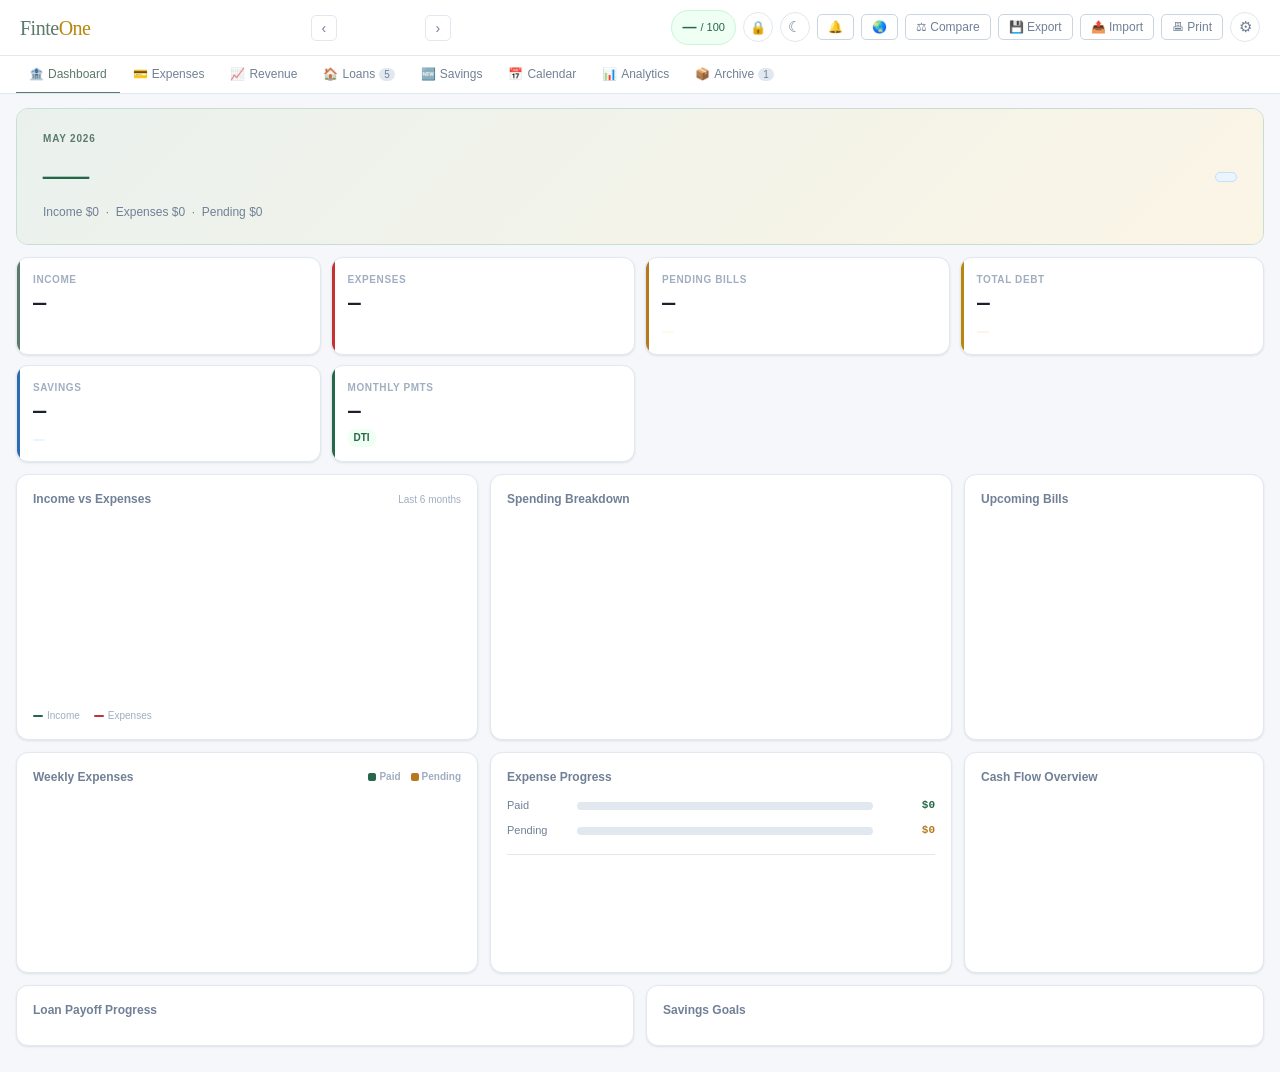
==== commit 4ba683f8: "Fix all JS load errors (5 bugs) - constants.js: remove stray `export {}` (broke non-module script mo" ====
--- a/src/index.html
+++ b/src/index.html
@@ -1026,6 +1026,7 @@
     </div>
   </div>
 </div>
+<script src="js/vendor/chart.min.js"></script>
 <script src="js/constants.js"></script>
 <script src="js/state.js"></script>
 <script src="js/health.js"></script>
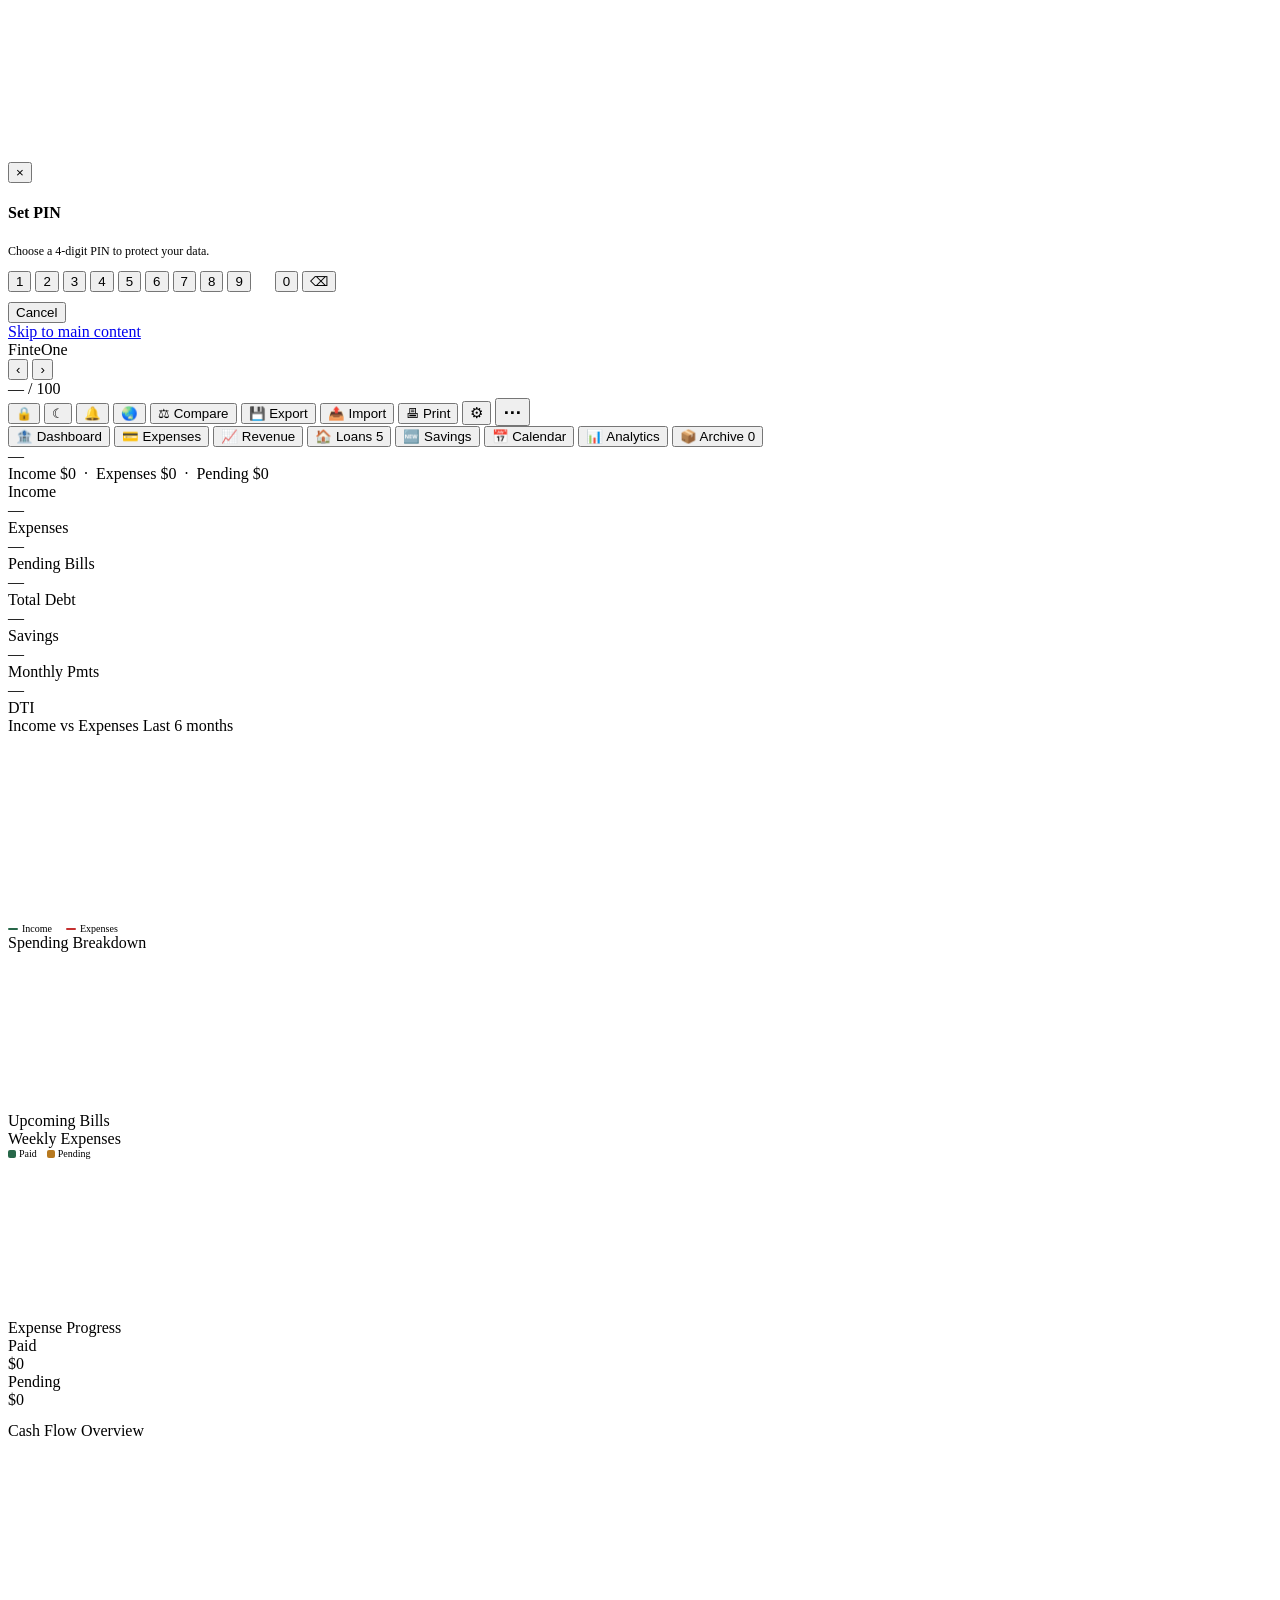
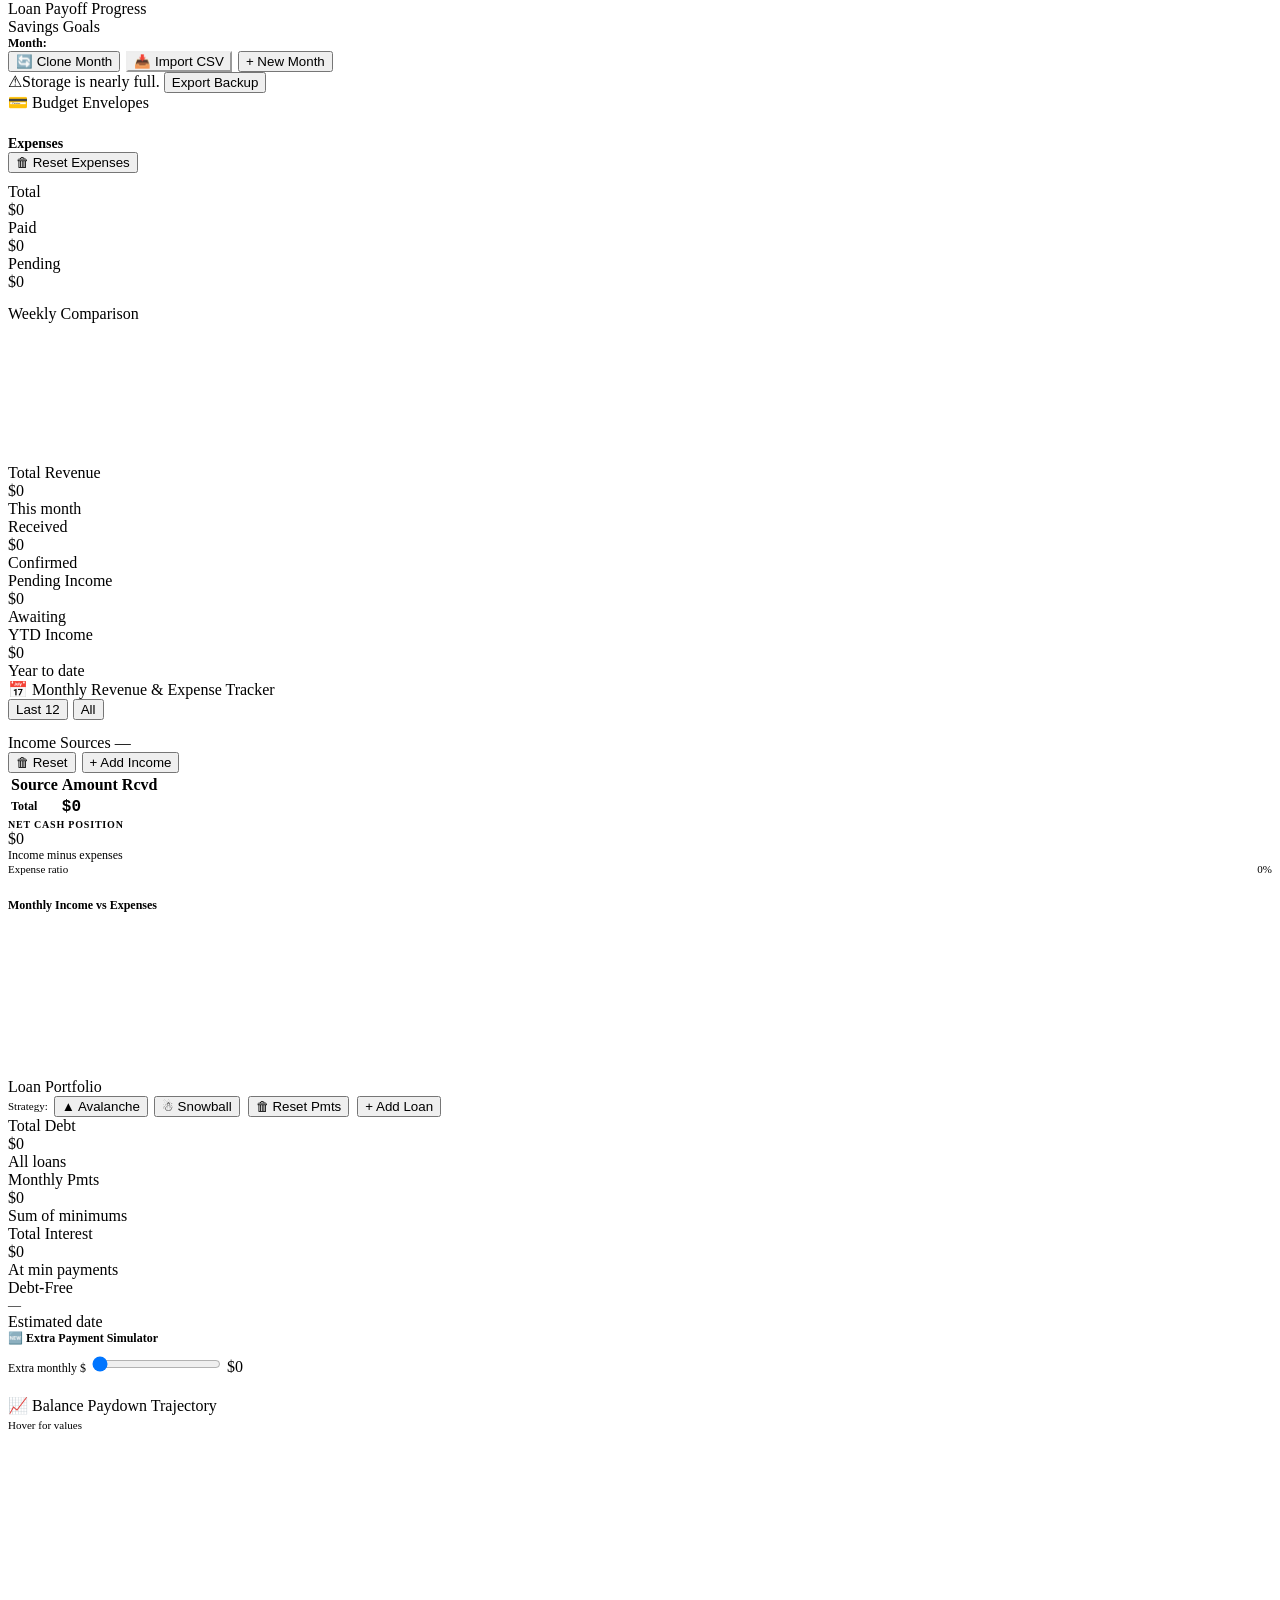
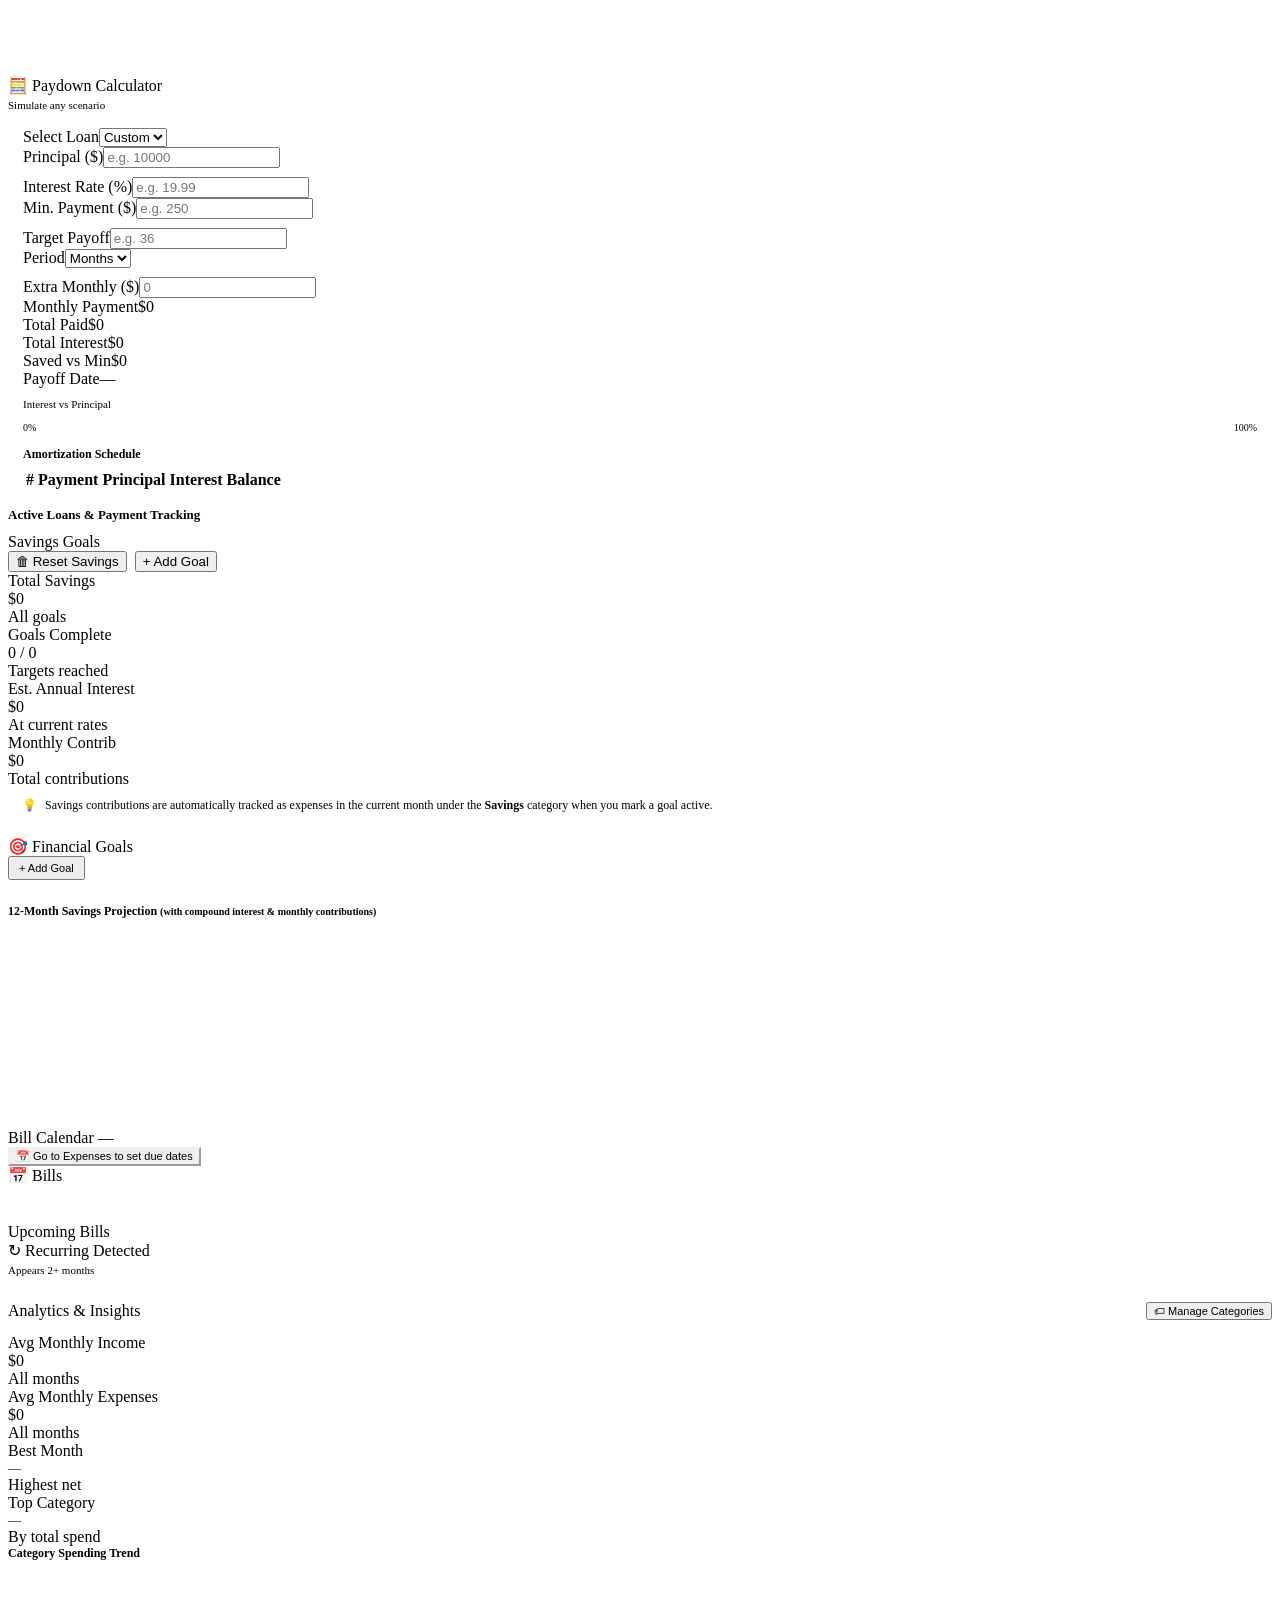
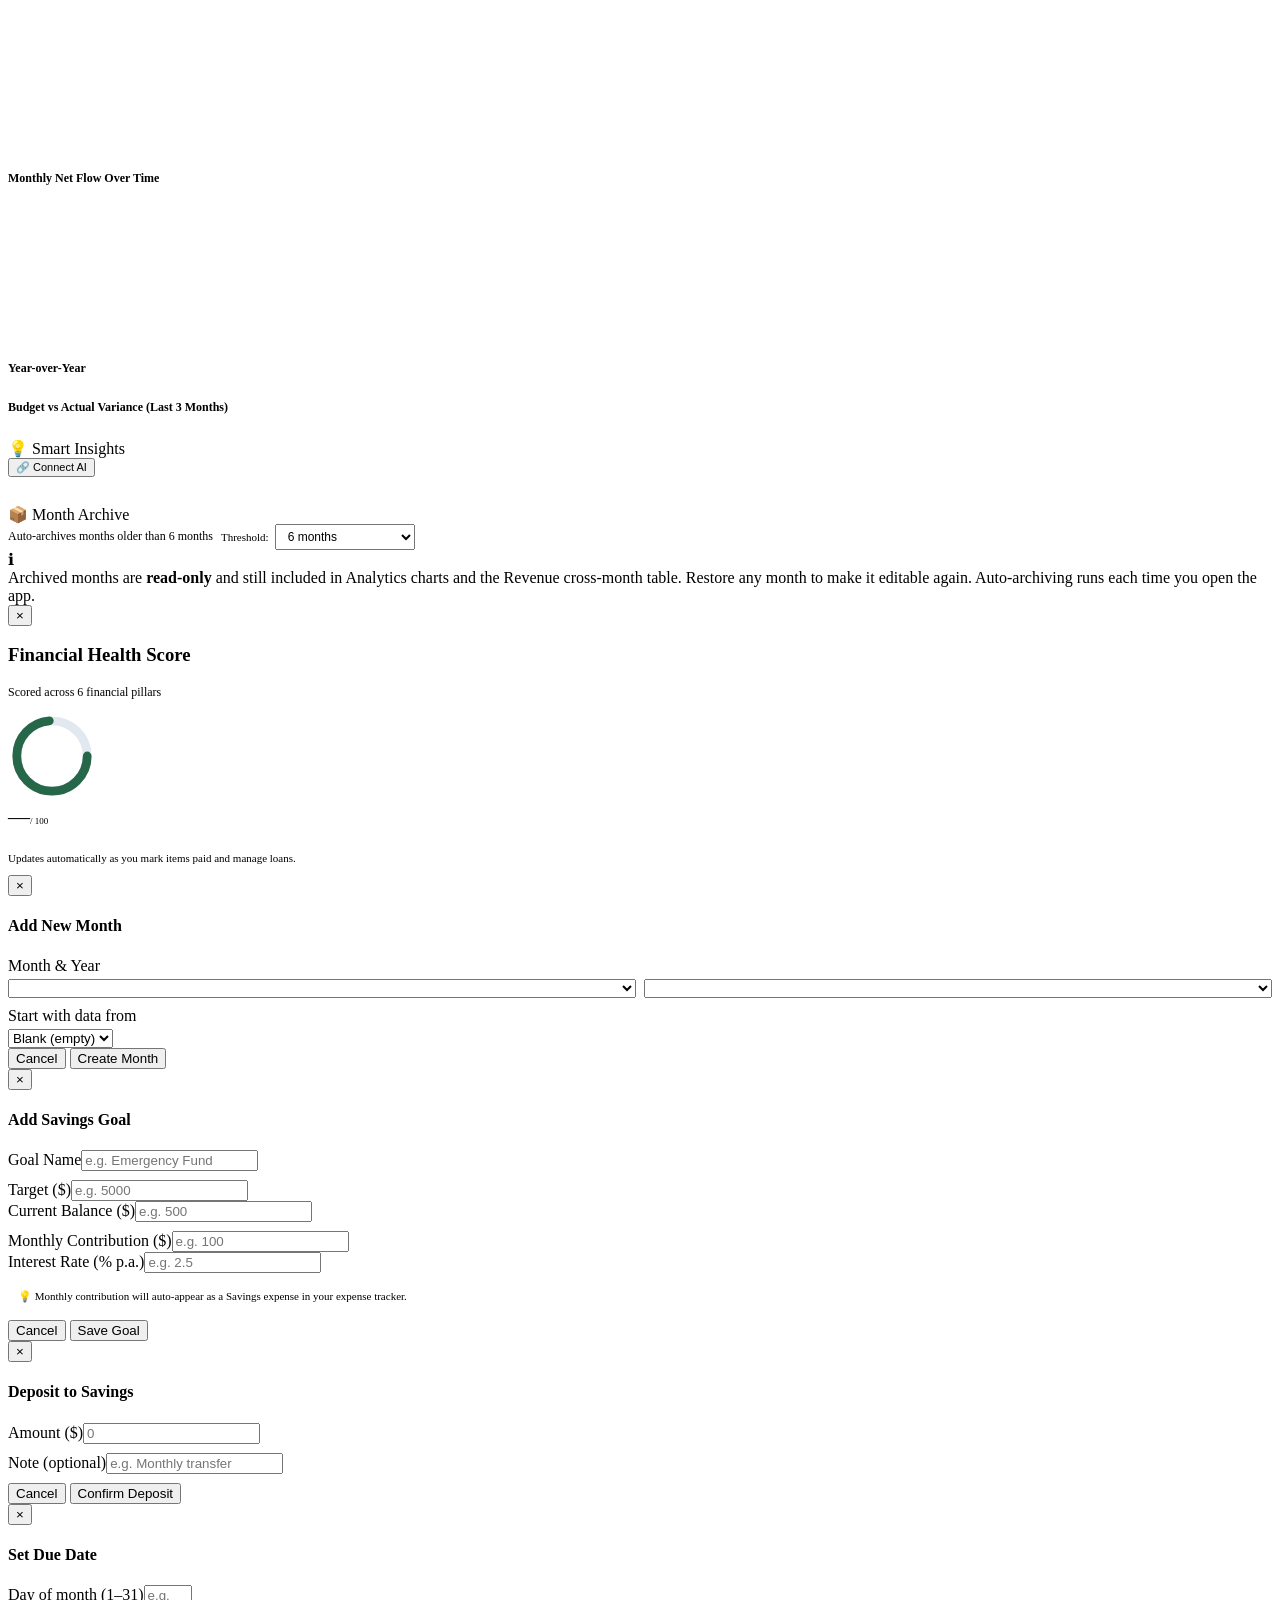
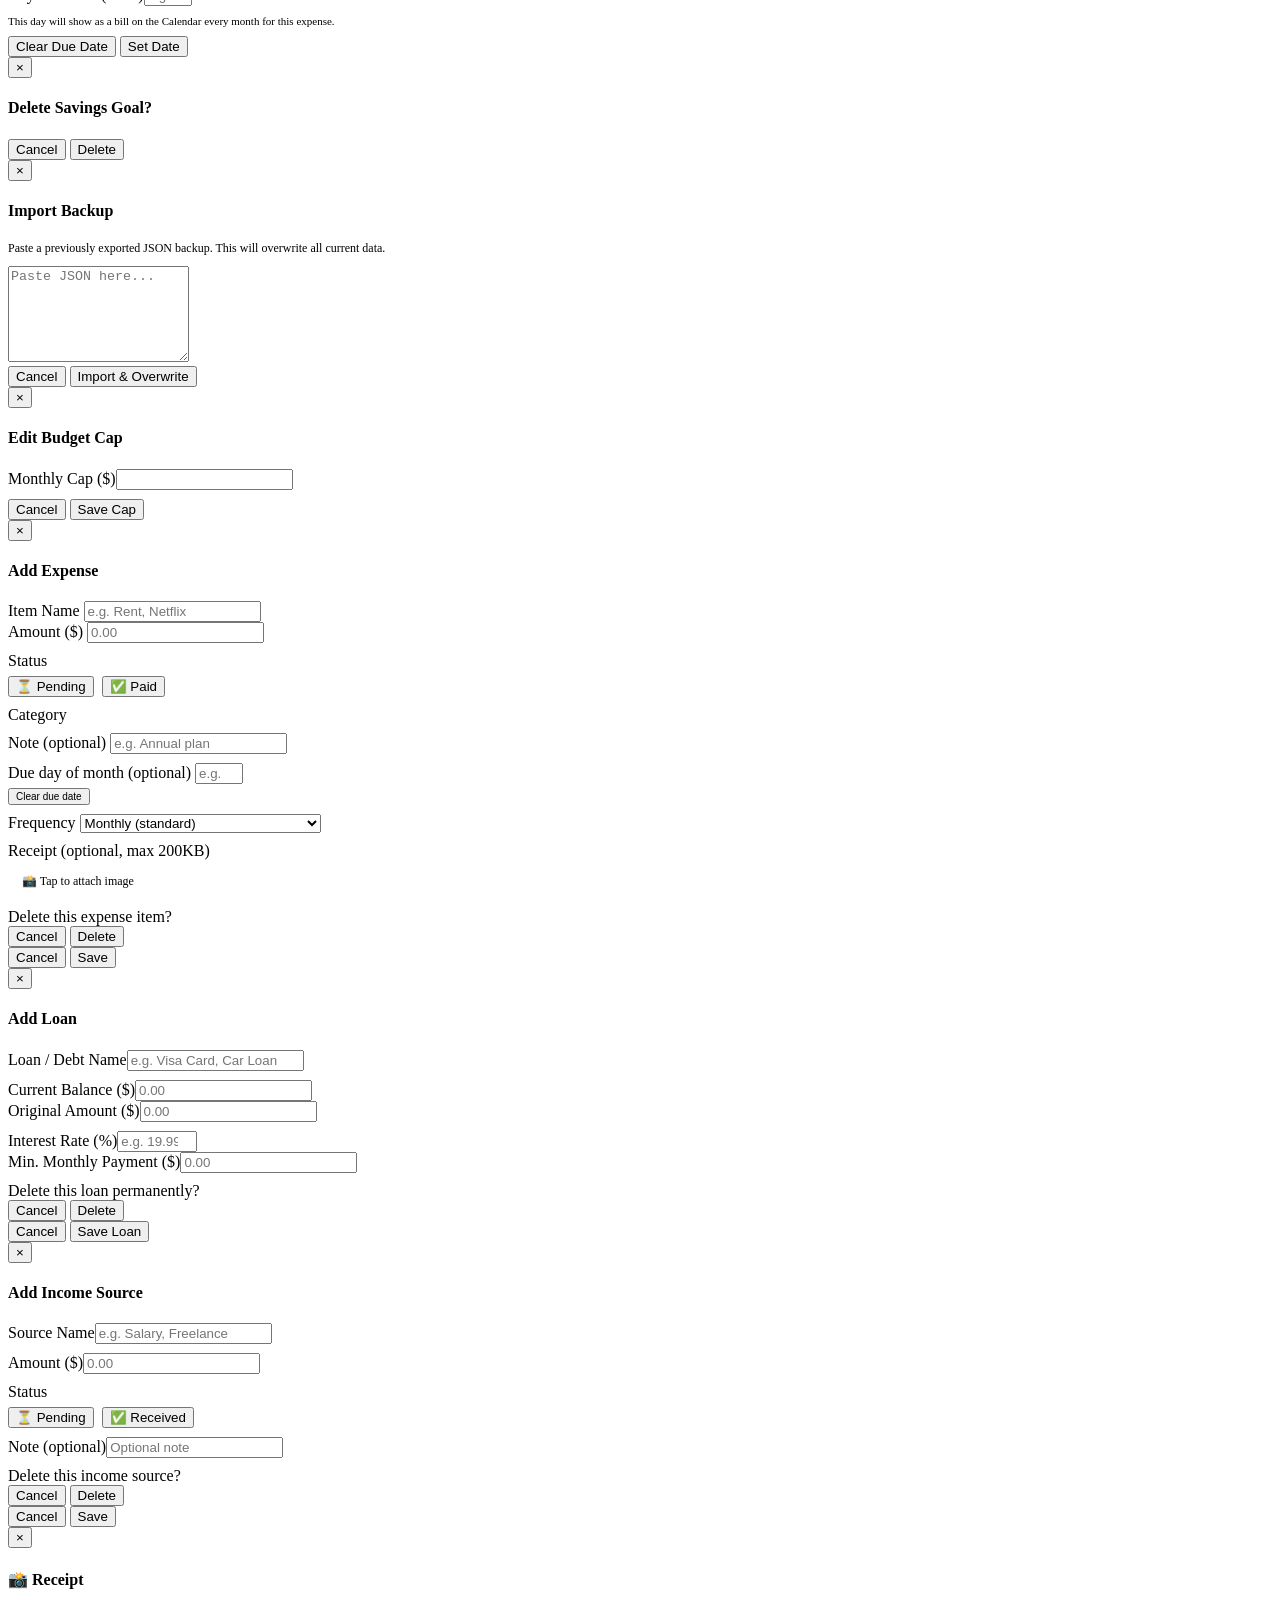
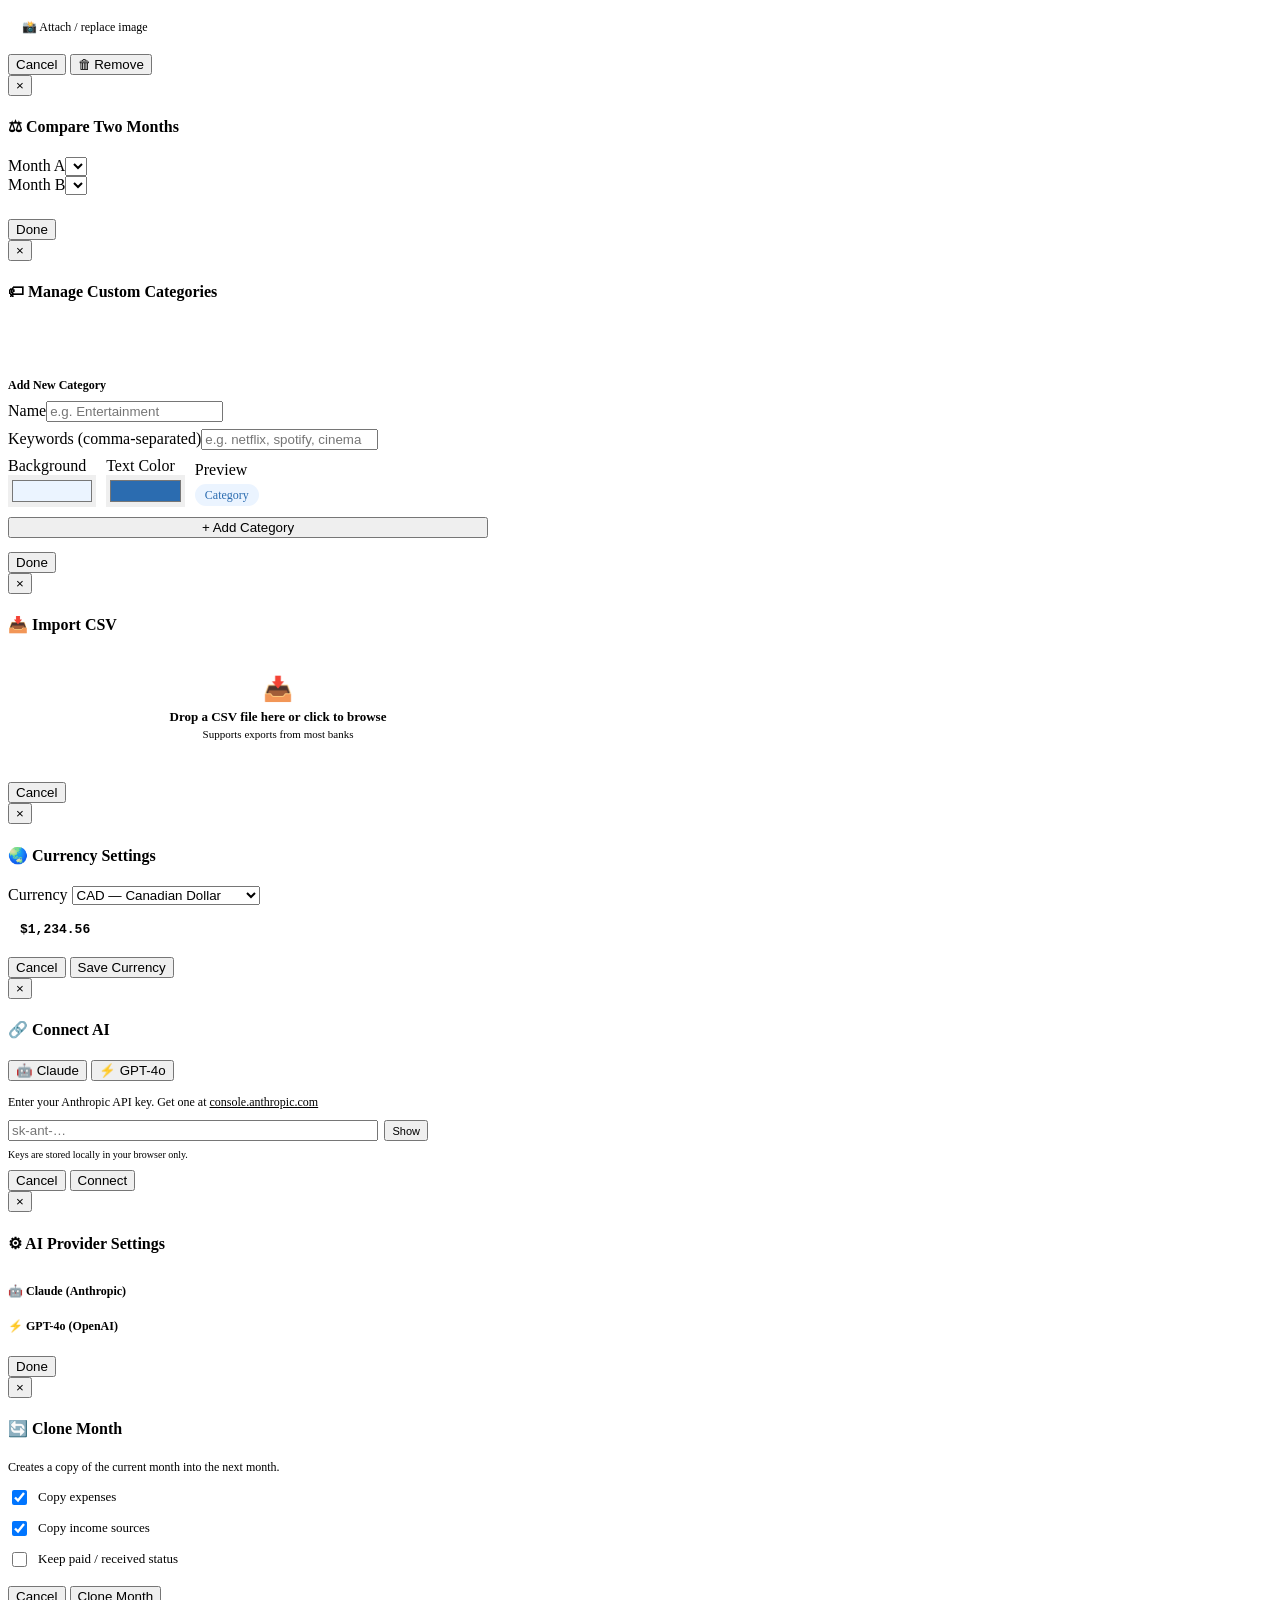
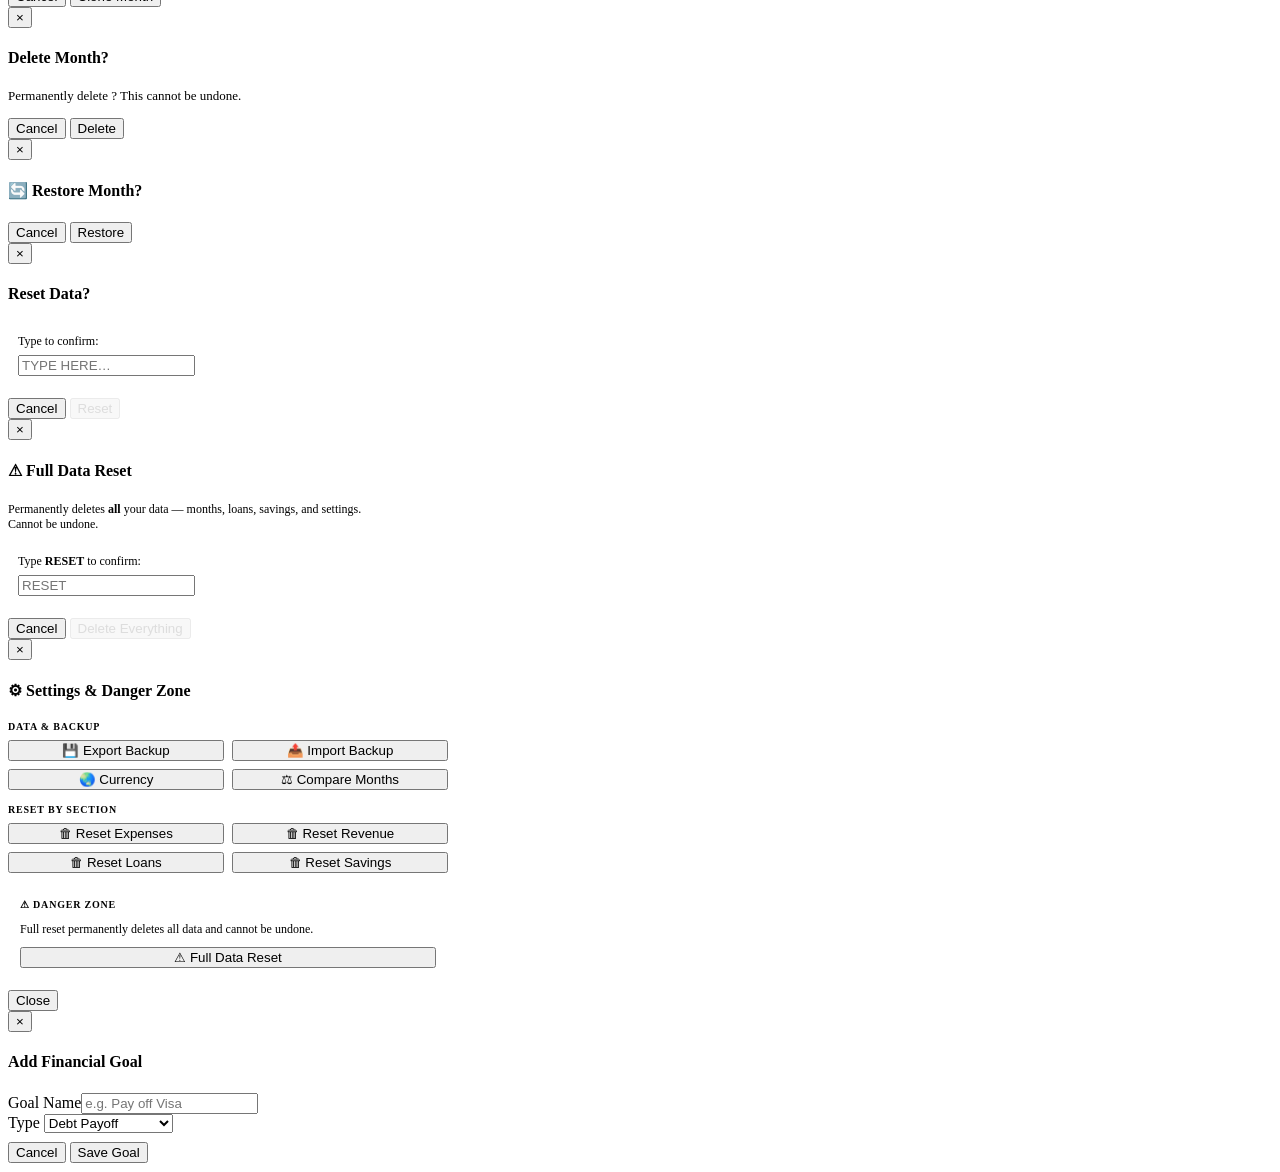
==== commit 3d320a78: "Fix onboarding date detection + add billing frequency support 1. Dynamic seed month (was hardcoded M" ====
--- a/src/index.html
+++ b/src/index.html
@@ -169,7 +169,21 @@
           </div>
         </div>
         <div>
-          <div class="ob-label">Week</div>
+          <div class="ob-label">Frequency</div>
+          <select class="ob-select" id="obExpFreq" onchange="obFreqChange()">
+            <option value="monthly">Monthly</option>
+            <option value="weekly">Weekly (×4 per month)</option>
+            <option value="biweekly">Bi-weekly (×2 per month)</option>
+            <option value="quarterly">Quarterly (Jan/Apr/Jul/Oct)</option>
+            <option value="yearly">Yearly (one month/year)</option>
+          </select>
+        </div>
+        <div>
+          <div class="ob-label">Due day (optional)</div>
+          <input class="ob-input" id="obExpDue" type="number" min="1" max="31" placeholder="e.g. 15" inputmode="numeric" oninput="obDueDayChange()">
+        </div>
+        <div id="obExpWeekRow">
+          <div class="ob-label">Week <span id="obWeekHint" style="font-size:9px;color:var(--sage);font-weight:400;"></span></div>
           <select class="ob-select" id="obExpWeek">
             <option value="0">Week 1</option>
             <option value="1">Week 2</option>
@@ -177,9 +191,14 @@
             <option value="3">Week 4</option>
           </select>
         </div>
-        <div>
-          <div class="ob-label">Due day (optional)</div>
-          <input class="ob-input" id="obExpDue" type="number" min="1" max="31" placeholder="e.g. 15" inputmode="numeric">
+        <div id="obExpYearlyMonthRow" style="display:none;">
+          <div class="ob-label">Appears in month</div>
+          <select class="ob-select" id="obExpYearlyMonth">
+            <option value="0">January</option><option value="1">February</option><option value="2">March</option>
+            <option value="3">April</option><option value="4">May</option><option value="5">June</option>
+            <option value="6">July</option><option value="7">August</option><option value="8">September</option>
+            <option value="9">October</option><option value="10">November</option><option value="11">December</option>
+          </select>
         </div>
         <div>
           <div class="ob-label">Note (optional)</div>
@@ -341,7 +360,7 @@
   <div class="topbar-center">
     <div class="month-nav">
       <button onclick="changeMonth(-1)" title="Previous month" aria-label="Previous month">&#8249;</button>
-      <span class="month-label" id="monthLabel">May 2026</span>
+      <span class="month-label" id="monthLabel"></span>
       <button onclick="changeMonth(1)" title="Next month" aria-label="Next month">&#8250;</button>
     </div>
   </div>
@@ -406,7 +425,7 @@
   <!-- ── HERO STRIP ── -->
   <div class="dash-hero">
     <div class="hero-left">
-      <div class="hero-month-lbl" id="d-hero-month">May 2026</div>
+      <div class="hero-month-lbl" id="d-hero-month"></div>
       <div class="hero-net pos" id="d-cashflow">—</div>
       <div class="hero-sub" id="d-hero-sub">Income $0 &nbsp;·&nbsp; Expenses $0 &nbsp;·&nbsp; Pending $0</div>
     </div>
@@ -582,7 +601,7 @@
   <div class="tag-filter-bar" id="tagFilterBar"></div>
 
   <div class="section-hdr" style="margin-bottom:10px;">
-    <div style="font-weight:600;font-size:14px;" id="expMonthHdr">May 2026 Expenses</div>
+    <div style="font-weight:600;font-size:14px;" id="expMonthHdr">Expenses</div>
     <div style="display:flex;gap:6px;align-items:center;flex-wrap:wrap;">
       <button class="tbtn no-print" id="recurAutoFillBtn" onclick="recurringAutoFill()" style="color:var(--blue);border-color:var(--blue-mid);font-size:11px;display:none;">&#8635; Auto-fill Recurring</button>
       <button class="reset-btn no-print" onclick="openResetModal('expenses')" title="Clear all expense items for this month">&#128465; Reset Expenses</button>
@@ -1026,6 +1045,489 @@
     </div>
   </div>
 </div>
+<!-- ══════════════════════════════════════════════════
+     MODALS — Add / Edit Expense Item
+     ══════════════════════════════════════════════════ -->
+<div class="modal-overlay" id="itemModal" onclick="if(event.target===this)closeItemModal()">
+  <div class="pmodal" style="max-width:480px;">
+    <button class="close-btn" onclick="closeItemModal()" title="Close" aria-label="Close">&#215;</button>
+    <h4 id="itemModalTitle">Add Expense</h4>
+    <div style="font-size:11px;color:var(--text-muted);margin-bottom:10px;" id="itemModalWeekLabel"></div>
+    <div class="fr" style="margin-bottom:9px;">
+      <div class="fg" style="flex:2;">
+        <label for="iName" class="fl">Item Name</label>
+        <input class="fi" id="iName" type="text" placeholder="e.g. Rent, Netflix" maxlength="60" oninput="itemNameAutoTag(this.value)" autocomplete="off">
+      </div>
+      <div class="fg">
+        <label for="iAmount" class="fl">Amount ($)</label>
+        <input class="fi" id="iAmount" type="number" min="0" step="0.01" placeholder="0.00" inputmode="decimal">
+      </div>
+    </div>
+    <div style="margin-bottom:9px;">
+      <div class="fl" style="margin-bottom:6px;">Status</div>
+      <div style="display:flex;gap:8px;">
+        <button class="status-opt opt-pending sel" id="iStatusPending" onclick="setItemStatus('pending')">&#9203; Pending</button>
+        <button class="status-opt opt-paid" id="iStatusPaid" onclick="setItemStatus('paid')">&#9989; Paid</button>
+      </div>
+    </div>
+    <div style="margin-bottom:9px;">
+      <div class="fl" style="margin-bottom:6px;">Category</div>
+      <div class="cat-pill-grid" id="catPillGrid"></div>
+    </div>
+    <div class="fg" style="margin-bottom:9px;">
+      <label for="iNote" class="fl">Note (optional)</label>
+      <input class="fi" id="iNote" type="text" placeholder="e.g. Annual plan" maxlength="120">
+    </div>
+    <div style="margin-bottom:9px;">
+      <label for="iDueDay" class="fl">Due day of month (optional)</label>
+      <input class="fi" id="iDueDay" type="number" min="1" max="31" placeholder="e.g. 15" inputmode="numeric">
+      <div class="due-day-grid" id="dueDayGrid"></div>
+      <button class="tbtn" style="margin-top:4px;font-size:10px;" onclick="clearItemDueDay()">Clear due date</button>
+    </div>
+    <div style="margin-bottom:9px;">
+      <label for="iFrequency" class="fl">Frequency</label>
+      <select class="fi" id="iFrequency" onchange="itemFreqChange()">
+        <option value="monthly">Monthly (standard)</option>
+        <option value="weekly">Weekly — adds to all 4 weeks</option>
+        <option value="biweekly">Bi-weekly — adds to Week 1 &amp; 3</option>
+        <option value="quarterly">Quarterly — auto Jan / Apr / Jul / Oct</option>
+        <option value="yearly">Yearly — one month per year</option>
+      </select>
+      <div id="iYearlyMonthRow" style="display:none;margin-top:6px;">
+        <label for="iYearlyMonth" class="fl">Appears in month</label>
+        <select class="fi" id="iYearlyMonth">
+          <option value="0">January</option><option value="1">February</option><option value="2">March</option>
+          <option value="3">April</option><option value="4">May</option><option value="5">June</option>
+          <option value="6">July</option><option value="7">August</option><option value="8">September</option>
+          <option value="9">October</option><option value="10">November</option><option value="11">December</option>
+        </select>
+      </div>
+      <div id="iFreqHint" style="font-size:10px;color:var(--sage);margin-top:4px;"></div>
+    </div>
+    <div style="margin-bottom:9px;">
+      <div class="fl" style="margin-bottom:4px;">Receipt (optional, max 200KB)</div>
+      <label class="receipt-upload-zone" id="iReceiptZone" style="padding:10px 14px;font-size:12px;cursor:pointer;display:block;">
+        <span>&#128248; Tap to attach image</span>
+        <input type="file" id="iReceiptInput" accept="image/*" style="display:none;" onchange="handleItemReceipt(this.files[0])">
+      </label>
+      <div id="iReceiptPreview"></div>
+    </div>
+    <div id="iDeleteConfirm" class="quick-confirm">
+      <div class="quick-confirm-msg">Delete this expense item?</div>
+      <div class="quick-confirm-btns">
+        <button class="btn-s" onclick="hideItemDeleteConfirm()">Cancel</button>
+        <button class="btn-d" onclick="confirmDeleteItem()">Delete</button>
+      </div>
+    </div>
+    <div class="btn-row">
+      <button class="btn-s" onclick="closeItemModal()">Cancel</button>
+      <button class="btn-d" id="iDeleteBtn" onclick="deleteItemFromModal()" style="display:none;">&#128465; Delete</button>
+      <button class="btn-p" onclick="saveItemModal()">Save</button>
+    </div>
+  </div>
+</div>
+
+<!-- ── LOAN MODAL ── -->
+<div class="modal-overlay" id="loanModal" onclick="if(event.target===this)closeLoanModal()">
+  <div class="pmodal">
+    <button class="close-btn" onclick="closeLoanModal()" title="Close" aria-label="Close">&#215;</button>
+    <h4 id="loanModalTitle">Add Loan</h4>
+    <div class="fg" style="margin-bottom:9px;"><label for="lName" class="fl">Loan / Debt Name</label><input class="fi" id="lName" type="text" placeholder="e.g. Visa Card, Car Loan" maxlength="60"></div>
+    <div class="fr" style="margin-bottom:9px;">
+      <div class="fg"><label for="lBalance" class="fl">Current Balance ($)</label><input class="fi" id="lBalance" type="number" min="0" step="0.01" placeholder="0.00" inputmode="decimal"></div>
+      <div class="fg"><label for="lOriginal" class="fl">Original Amount ($)</label><input class="fi" id="lOriginal" type="number" min="0" step="0.01" placeholder="0.00" inputmode="decimal"></div>
+    </div>
+    <div class="fr" style="margin-bottom:9px;">
+      <div class="fg"><label for="lRate" class="fl">Interest Rate (%)</label><input class="fi" id="lRate" type="number" min="0" max="100" step="0.01" placeholder="e.g. 19.99" inputmode="decimal"></div>
+      <div class="fg"><label for="lMinPmt" class="fl">Min. Monthly Payment ($)</label><input class="fi" id="lMinPmt" type="number" min="0" step="0.01" placeholder="0.00" inputmode="decimal"></div>
+    </div>
+    <div id="loanDeleteConfirm" class="quick-confirm">
+      <div class="quick-confirm-msg">Delete this loan permanently?</div>
+      <div class="quick-confirm-btns">
+        <button class="btn-s" onclick="hideLoanDeleteConfirm()">Cancel</button>
+        <button class="btn-d" onclick="confirmDeleteLoan()">Delete</button>
+      </div>
+    </div>
+    <div class="btn-row">
+      <button class="btn-s" onclick="closeLoanModal()">Cancel</button>
+      <button class="btn-d" id="lDeleteBtn" onclick="showLoanDeleteConfirm()" style="display:none;">&#128465; Delete</button>
+      <button class="btn-p" onclick="saveLoanModal()">Save Loan</button>
+    </div>
+  </div>
+</div>
+
+<!-- ── REVENUE MODAL ── -->
+<div class="modal-overlay" id="revModal" onclick="if(event.target===this)closeRevModal()">
+  <div class="pmodal">
+    <button class="close-btn" onclick="closeRevModal()" title="Close" aria-label="Close">&#215;</button>
+    <h4 id="revModalTitle">Add Income Source</h4>
+    <div class="fg" style="margin-bottom:9px;"><label for="rName" class="fl">Source Name</label><input class="fi" id="rName" type="text" placeholder="e.g. Salary, Freelance" maxlength="60"></div>
+    <div class="fg" style="margin-bottom:9px;"><label for="rAmount" class="fl">Amount ($)</label><input class="fi" id="rAmount" type="number" min="0" step="0.01" placeholder="0.00" inputmode="decimal"></div>
+    <div style="margin-bottom:9px;">
+      <div class="fl" style="margin-bottom:6px;">Status</div>
+      <div style="display:flex;gap:8px;">
+        <button class="status-opt opt-pending sel" id="rStatusPending" onclick="setRevStatus('pending')">&#9203; Pending</button>
+        <button class="status-opt opt-paid" id="rStatusReceived" onclick="setRevStatus('received')">&#9989; Received</button>
+      </div>
+    </div>
+    <div class="fg" style="margin-bottom:9px;"><label for="rNote" class="fl">Note (optional)</label><input class="fi" id="rNote" type="text" placeholder="Optional note" maxlength="120"></div>
+    <div id="revDeleteConfirm" class="quick-confirm">
+      <div class="quick-confirm-msg">Delete this income source?</div>
+      <div class="quick-confirm-btns">
+        <button class="btn-s" onclick="hideRevDeleteConfirm()">Cancel</button>
+        <button class="btn-d" onclick="confirmDeleteRev()">Delete</button>
+      </div>
+    </div>
+    <div class="btn-row">
+      <button class="btn-s" onclick="closeRevModal()">Cancel</button>
+      <button class="btn-d" id="rDeleteBtn" onclick="showRevDeleteConfirm()" style="display:none;">&#128465; Delete</button>
+      <button class="btn-p" onclick="saveRevModal()">Save</button>
+    </div>
+  </div>
+</div>
+
+<!-- ── RECEIPT MODAL ── -->
+<div class="modal-overlay" id="receiptModal" onclick="if(event.target===this)closeReceiptModal()">
+  <div class="pmodal" style="max-width:360px;">
+    <button class="close-btn" onclick="closeReceiptModal()" title="Close" aria-label="Close">&#215;</button>
+    <h4>&#128248; Receipt</h4>
+    <p style="font-size:12px;color:var(--text-secondary);margin-bottom:10px;" id="receiptModalItemName"></p>
+    <div id="receiptImgWrap" style="text-align:center;margin-bottom:10px;"></div>
+    <label class="receipt-upload-zone" style="padding:10px 14px;font-size:12px;cursor:pointer;display:block;margin-bottom:9px;">
+      <span>&#128248; Attach / replace image</span>
+      <input type="file" id="receiptFileInput" accept="image/*" style="display:none;" onchange="handleReceiptFile(this.files[0])">
+    </label>
+    <div class="btn-row">
+      <button class="btn-s" onclick="closeReceiptModal()">Cancel</button>
+      <button class="btn-d" onclick="clearReceipt()">&#128465; Remove</button>
+    </div>
+  </div>
+</div>
+
+<!-- ── COMPARE MODAL ── -->
+<div class="modal-overlay" id="compareModal" onclick="if(event.target===this)closeCompareModal()">
+  <div class="pmodal" style="max-width:580px;">
+    <button class="close-btn" onclick="closeCompareModal()" title="Close" aria-label="Close">&#215;</button>
+    <h4>&#9878; Compare Two Months</h4>
+    <div class="fr" style="margin-bottom:12px;">
+      <div class="fg"><label for="compareA" class="fl">Month A</label><select class="fi" id="compareA" onchange="renderComparison()"></select></div>
+      <div class="fg"><label for="compareB" class="fl">Month B</label><select class="fi" id="compareB" onchange="renderComparison()"></select></div>
+    </div>
+    <div id="compareResult" style="overflow-x:auto;max-height:52vh;overflow-y:auto;"></div>
+    <div class="btn-row" style="margin-top:12px;"><button class="btn-p" onclick="closeCompareModal()">Done</button></div>
+  </div>
+</div>
+
+<!-- ── CATEGORY MANAGER MODAL ── -->
+<div class="modal-overlay" id="catManagerModal" onclick="if(event.target===this)closeCatManager()">
+  <div class="pmodal" style="max-width:480px;">
+    <button class="close-btn" onclick="closeCatManager()" title="Close" aria-label="Close">&#215;</button>
+    <h4>&#127991; Manage Custom Categories</h4>
+    <div id="customCatList" style="margin-bottom:14px;min-height:30px;"></div>
+    <div style="border-top:1px solid var(--border);padding-top:12px;">
+      <div style="font-weight:600;font-size:12px;margin-bottom:8px;">Add New Category</div>
+      <div class="fg" style="margin-bottom:7px;"><label for="newCatName" class="fl">Name</label><input class="fi" id="newCatName" type="text" placeholder="e.g. Entertainment" maxlength="30"></div>
+      <div class="fg" style="margin-bottom:7px;"><label for="newCatKeywords" class="fl">Keywords (comma-separated)</label><input class="fi" id="newCatKeywords" type="text" placeholder="e.g. netflix, spotify, cinema"></div>
+      <div style="display:flex;gap:10px;align-items:center;margin-bottom:10px;">
+        <div class="fg"><label for="newCatBg" class="fl">Background</label><input type="color" id="newCatBg" value="#EBF4FF" style="width:100%;height:32px;border:1px solid var(--border);border-radius:var(--radius-xs);cursor:pointer;" onchange="updateCatPreview()"></div>
+        <div class="fg"><label for="newCatColor" class="fl">Text Color</label><input type="color" id="newCatColor" value="#2B6CB0" style="width:100%;height:32px;border:1px solid var(--border);border-radius:var(--radius-xs);cursor:pointer;" onchange="updateCatPreview()"></div>
+        <div><div class="fl" style="margin-bottom:6px;">Preview</div><span id="catColorPreview" class="cat-badge" style="background:#EBF4FF;color:#2B6CB0;padding:4px 10px;border-radius:12px;font-size:12px;font-weight:500;">Category</span></div>
+      </div>
+      <button class="btn-p" onclick="addCustomCategory()" style="width:100%;margin-bottom:4px;">+ Add Category</button>
+    </div>
+    <div class="btn-row" style="margin-top:10px;"><button class="btn-p" onclick="closeCatManager()">Done</button></div>
+  </div>
+</div>
+
+<!-- ── CSV IMPORT MODAL ── -->
+<div class="modal-overlay" id="csvModal" onclick="if(event.target===this)closeCsvModal()">
+  <div class="pmodal" style="max-width:540px;">
+    <button class="close-btn" onclick="closeCsvModal()" title="Close" aria-label="Close">&#215;</button>
+    <h4>&#128229; Import CSV</h4>
+    <label class="receipt-upload-zone" id="csvDropZone" style="padding:20px;display:block;text-align:center;cursor:pointer;margin-bottom:12px;">
+      <div style="font-size:24px;margin-bottom:6px;">&#128229;</div>
+      <div style="font-size:13px;font-weight:600;color:var(--text-secondary);margin-bottom:3px;">Drop a CSV file here or click to browse</div>
+      <div style="font-size:11px;color:var(--text-muted);">Supports exports from most banks</div>
+      <input type="file" id="csvFileInput" accept=".csv,text/csv" style="display:none;" onchange="handleCsvFile(this.files[0])">
+    </label>
+    <div id="csvColMap" style="display:none;margin-bottom:10px;">
+      <div style="font-weight:600;font-size:12px;margin-bottom:8px;">Map Columns</div>
+      <div style="display:grid;grid-template-columns:1fr 1fr;gap:8px;margin-bottom:8px;">
+        <div><label for="csvColDate" class="fl">Date column</label><select class="fi" id="csvColDate" onchange="renderCsvPreview()"></select></div>
+        <div><label for="csvColDesc" class="fl">Description column</label><select class="fi" id="csvColDesc" onchange="renderCsvPreview()"></select></div>
+        <div><label for="csvColAmt" class="fl">Amount column</label><select class="fi" id="csvColAmt" onchange="renderCsvPreview()"></select></div>
+        <div><label for="csvColType" class="fl">Dr/Cr column</label><select class="fi" id="csvColType" onchange="renderCsvPreview()"></select></div>
+      </div>
+      <div><label for="csvImportTarget" class="fl">Import as</label>
+        <select class="fi" id="csvImportTarget">
+          <option value="expenses">Expenses</option>
+          <option value="revenue">Revenue</option>
+        </select>
+      </div>
+    </div>
+    <div id="csvPreview" style="overflow-x:auto;max-height:200px;overflow-y:auto;margin-bottom:10px;"></div>
+    <div class="btn-row">
+      <button class="btn-s" onclick="closeCsvModal()">Cancel</button>
+      <div id="csvBtnRow" style="display:none;flex:1;"><button class="btn-p" style="width:100%;" onclick="executeCsvImport()">Import <span id="csvImportCount">0</span> transactions</button></div>
+    </div>
+  </div>
+</div>
+
+<!-- ── CURRENCY MODAL ── -->
+<div class="modal-overlay" id="currencyModal" onclick="if(event.target===this)closeCurrencyModal()">
+  <div class="pmodal" style="max-width:380px;">
+    <button class="close-btn" onclick="closeCurrencyModal()" title="Close" aria-label="Close">&#215;</button>
+    <h4>&#127759; Currency Settings</h4>
+    <div class="fg" style="margin-bottom:9px;">
+      <label for="currencySelect" class="fl">Currency</label>
+      <select class="fi" id="currencySelect" onchange="updateCurrencyPreview(this.value)">
+        <option value="CAD">CAD — Canadian Dollar</option>
+        <option value="USD">USD — US Dollar</option>
+        <option value="GBP">GBP — British Pound</option>
+        <option value="EUR">EUR — Euro</option>
+        <option value="AUD">AUD — Australian Dollar</option>
+        <option value="NZD">NZD — New Zealand Dollar</option>
+        <option value="CHF">CHF — Swiss Franc</option>
+        <option value="JPY">JPY — Japanese Yen</option>
+        <option value="INR">INR — Indian Rupee</option>
+        <option value="MXN">MXN — Mexican Peso</option>
+        <option value="ZAR">ZAR — South African Rand</option>
+        <option value="NGN">NGN — Nigerian Naira</option>
+        <option value="KES">KES — Kenyan Shilling</option>
+        <option value="GHS">GHS — Ghanaian Cedi</option>
+        <option value="CUSTOM">Custom&#8230;</option>
+      </select>
+    </div>
+    <div id="customCurrRow" style="display:none;margin-bottom:9px;">
+      <div class="fr" style="gap:8px;">
+        <div class="fg"><label for="customSymbol" class="fl">Symbol</label><input class="fi" id="customSymbol" type="text" placeholder="e.g. $" maxlength="6" oninput="updateCurrencyPreview('CUSTOM')"></div>
+        <div class="fg"><label for="customLocale" class="fl">Locale</label><input class="fi" id="customLocale" type="text" placeholder="e.g. en-CA" oninput="updateCurrencyPreview('CUSTOM')"></div>
+      </div>
+    </div>
+    <div style="background:var(--sage-light);border-radius:var(--radius-xs);padding:8px 12px;font-size:13px;color:var(--sage);margin-bottom:12px;font-family:'DM Mono',monospace;font-weight:600;" id="currPreview">$1,234.56</div>
+    <div class="btn-row">
+      <button class="btn-s" onclick="closeCurrencyModal()">Cancel</button>
+      <button class="btn-p" onclick="saveCurrency()">Save Currency</button>
+    </div>
+  </div>
+</div>
+
+<!-- ── AI SETUP MODAL ── -->
+<div class="modal-overlay" id="claudeSetupModal" onclick="if(event.target===this)closeClaudeSetup()">
+  <div class="pmodal" style="max-width:420px;">
+    <button class="close-btn" onclick="closeClaudeSetup()" title="Close" aria-label="Close">&#215;</button>
+    <h4>&#128279; Connect AI</h4>
+    <div class="ai-tab-bar" style="margin-bottom:14px;">
+      <button class="ai-tab-btn ai-tab-active" id="setupTabClaude" onclick="switchSetupTab('claude')">&#129302; Claude</button>
+      <button class="ai-tab-btn" id="setupTabOpenai" onclick="switchSetupTab('openai')">&#9889; GPT-4o</button>
+    </div>
+    <div id="setupPanelClaude">
+      <p style="font-size:12px;color:var(--text-secondary);margin-bottom:10px;">Enter your Anthropic API key. Get one at <a href="https://console.anthropic.com" target="_blank" rel="noopener" style="color:var(--sage);">console.anthropic.com</a></p>
+      <div style="display:flex;gap:6px;margin-bottom:4px;">
+        <input class="fi" id="claudeKeyInput" type="password" placeholder="sk-ant-&#8230;" style="flex:1;margin-bottom:0;" autocomplete="off">
+        <button class="tbtn" id="claudeKeyToggle" onclick="toggleClaudeKeyVis()" style="white-space:nowrap;font-size:11px;">Show</button>
+      </div>
+    </div>
+    <div id="setupPanelOpenai" style="display:none;">
+      <p style="font-size:12px;color:var(--text-secondary);margin-bottom:10px;">Enter your OpenAI API key. Get one at <a href="https://platform.openai.com/api-keys" target="_blank" rel="noopener" style="color:var(--blue);">platform.openai.com</a></p>
+      <div style="display:flex;gap:6px;margin-bottom:4px;">
+        <input class="fi" id="openaiKeyInput" type="password" placeholder="sk-&#8230;" style="flex:1;margin-bottom:0;" autocomplete="off">
+        <button class="tbtn" id="openaiKeyToggle" onclick="toggleOpenAIKeyVis()" style="white-space:nowrap;font-size:11px;">Show</button>
+      </div>
+    </div>
+    <div id="claudeSetupError" style="display:none;background:var(--danger-light);color:var(--danger);font-size:11px;padding:7px 10px;border-radius:var(--radius-xs);margin:8px 0;"></div>
+    <p style="font-size:10px;color:var(--text-muted);margin:8px 0 10px;">Keys are stored locally in your browser only.</p>
+    <div class="btn-row">
+      <button class="btn-s" onclick="closeClaudeSetup()">Cancel</button>
+      <button class="btn-p" id="claudeConnectBtn" onclick="connectAI()">Connect</button>
+    </div>
+  </div>
+</div>
+
+<!-- ── AI MANAGE MODAL ── -->
+<div class="modal-overlay" id="claudeManageModal" onclick="if(event.target===this)closeClaudeManage()">
+  <div class="pmodal" style="max-width:400px;">
+    <button class="close-btn" onclick="closeClaudeManage()" title="Close" aria-label="Close">&#215;</button>
+    <h4>&#9881; AI Provider Settings</h4>
+    <div style="margin-bottom:12px;">
+      <div style="display:flex;align-items:center;justify-content:space-between;padding:10px 0;border-bottom:1px solid var(--border);">
+        <div>
+          <div style="font-weight:600;font-size:12px;">&#129302; Claude (Anthropic)</div>
+          <div id="mgr-claude-status" class="ai-provider-status disconnected"></div>
+        </div>
+        <div id="mgr-claude-actions" style="display:flex;gap:6px;"></div>
+      </div>
+      <div style="display:flex;align-items:center;justify-content:space-between;padding:10px 0;border-bottom:1px solid var(--border);">
+        <div>
+          <div style="font-weight:600;font-size:12px;">&#9889; GPT-4o (OpenAI)</div>
+          <div id="mgr-openai-status" class="ai-provider-status disconnected"></div>
+        </div>
+        <div id="mgr-openai-actions" style="display:flex;gap:6px;"></div>
+      </div>
+      <div id="aiDefaultRow" style="display:none;padding:8px 0;align-items:center;gap:8px;">
+        <label for="aiProviderSelect" style="font-size:12px;color:var(--text-secondary);white-space:nowrap;">Default provider:</label>
+        <select class="fi" id="aiProviderSelect" onchange="setAIProvider(this.value)" style="margin-bottom:0;">
+          <option value="claude">Claude</option>
+          <option value="openai">GPT-4o</option>
+        </select>
+      </div>
+    </div>
+    <div id="claudeRemoveConfirm" style="display:none;background:var(--danger-light);border:1px solid var(--danger-mid);border-radius:var(--radius-xs);padding:10px;margin-bottom:9px;">
+      <p id="claudeRemoveMsg" style="font-size:12px;color:var(--danger);margin-bottom:8px;"></p>
+      <div class="btn-row">
+        <button class="btn-s" onclick="document.getElementById('claudeRemoveConfirm').style.display='none'">Cancel</button>
+        <button class="btn-d" onclick="claudeConfirmRemove()">Remove Key</button>
+      </div>
+    </div>
+    <div class="btn-row"><button class="btn-p" onclick="closeClaudeManage()">Done</button></div>
+  </div>
+</div>
+
+<!-- ── CLONE MONTH MODAL ── -->
+<div class="modal-overlay" id="cloneModal" onclick="if(event.target===this)closeCloneModal()">
+  <div class="pmodal" style="max-width:360px;">
+    <button class="close-btn" onclick="closeCloneModal()" title="Close" aria-label="Close">&#215;</button>
+    <h4>&#128260; Clone Month</h4>
+    <p style="font-size:12px;color:var(--text-secondary);margin-bottom:12px;">Creates a copy of the current month into the next month.</p>
+    <div style="display:flex;flex-direction:column;gap:10px;margin-bottom:16px;">
+      <label style="display:flex;align-items:center;gap:8px;font-size:13px;cursor:pointer;">
+        <input type="checkbox" id="cloneExpenses" checked style="accent-color:var(--sage);width:15px;height:15px;"> Copy expenses
+      </label>
+      <label style="display:flex;align-items:center;gap:8px;font-size:13px;cursor:pointer;">
+        <input type="checkbox" id="cloneRevenue" checked style="accent-color:var(--sage);width:15px;height:15px;"> Copy income sources
+      </label>
+      <label style="display:flex;align-items:center;gap:8px;font-size:13px;cursor:pointer;">
+        <input type="checkbox" id="cloneKeepPaid" style="accent-color:var(--sage);width:15px;height:15px;"> Keep paid / received status
+      </label>
+    </div>
+    <div class="btn-row">
+      <button class="btn-s" onclick="closeCloneModal()">Cancel</button>
+      <button class="btn-p" onclick="executeClone()">Clone Month</button>
+    </div>
+  </div>
+</div>
+
+<!-- ── DELETE MONTH MODAL ── -->
+<div class="modal-overlay" id="deleteMonthModal" onclick="if(event.target===this)closeDeleteMonthModal()">
+  <div class="pmodal" style="max-width:360px;">
+    <button class="close-btn" onclick="closeDeleteMonthModal()" title="Close" aria-label="Close">&#215;</button>
+    <h4>Delete Month?</h4>
+    <p style="font-size:13px;color:var(--text-secondary);margin-bottom:14px;">Permanently delete <strong id="deleteMonthKey"></strong>? This cannot be undone.</p>
+    <div id="deleteMonthArchiveRow" style="display:none;margin-bottom:12px;">
+      <label style="display:flex;align-items:center;gap:8px;font-size:12px;cursor:pointer;">
+        <input type="checkbox" id="deleteMonthAlsoArchive" style="accent-color:var(--danger);"> Also remove from archive
+      </label>
+    </div>
+    <div class="btn-row">
+      <button class="btn-s" onclick="closeDeleteMonthModal()">Cancel</button>
+      <button class="btn-d" onclick="executeDeleteMonth()">Delete</button>
+    </div>
+  </div>
+</div>
+
+<!-- ── RESTORE ARCHIVE MODAL ── -->
+<div class="modal-overlay" id="restoreModal" onclick="if(event.target===this)closeRestoreModal()">
+  <div class="pmodal" style="max-width:360px;">
+    <button class="close-btn" onclick="closeRestoreModal()" title="Close" aria-label="Close">&#215;</button>
+    <h4>&#128260; Restore Month?</h4>
+    <p style="font-size:13px;color:var(--text-secondary);margin-bottom:14px;" id="restoreModalDesc"></p>
+    <div class="btn-row">
+      <button class="btn-s" onclick="closeRestoreModal()">Cancel</button>
+      <button class="btn-p" onclick="executeRestore()">Restore</button>
+    </div>
+  </div>
+</div>
+
+<!-- ── RESET DATA MODAL ── -->
+<div class="modal-overlay" id="resetModal" onclick="if(event.target===this)closeResetModal()">
+  <div class="pmodal" style="max-width:380px;">
+    <button class="close-btn" onclick="closeResetModal()" title="Close" aria-label="Close">&#215;</button>
+    <h4 id="resetModalTitle">Reset Data?</h4>
+    <p style="font-size:12px;color:var(--text-secondary);margin-bottom:12px;" id="resetModalDesc"></p>
+    <div style="background:var(--danger-light);border:1px solid var(--danger-mid);border-radius:var(--radius-xs);padding:10px;margin-bottom:12px;">
+      <div style="font-size:12px;color:var(--danger);margin-bottom:6px;">Type <strong id="resetConfirmWord"></strong> to confirm:</div>
+      <input class="fi" id="resetConfirmInput" type="text" placeholder="Type here&#8230;" oninput="checkResetConfirm(this.value)" autocomplete="off" style="text-transform:uppercase;">
+    </div>
+    <div class="btn-row">
+      <button class="btn-s" onclick="closeResetModal()">Cancel</button>
+      <button class="btn-d" id="resetConfirmBtn" onclick="executeReset()" disabled style="opacity:.4;cursor:not-allowed;">Reset</button>
+    </div>
+  </div>
+</div>
+
+<!-- ── FULL RESET MODAL ── -->
+<div class="modal-overlay" id="fullResetModal" onclick="if(event.target===this)closeFullResetConfirm()">
+  <div class="pmodal" style="max-width:380px;">
+    <button class="close-btn" onclick="closeFullResetConfirm()" title="Close" aria-label="Close">&#215;</button>
+    <h4>&#9888; Full Data Reset</h4>
+    <p style="font-size:12px;color:var(--text-secondary);margin-bottom:12px;">Permanently deletes <strong>all</strong> your data — months, loans, savings, and settings. Cannot be undone.</p>
+    <div style="background:var(--danger-light);border:1px solid var(--danger-mid);border-radius:var(--radius-xs);padding:10px;margin-bottom:12px;">
+      <div style="font-size:12px;color:var(--danger);margin-bottom:6px;">Type <strong>RESET</strong> to confirm:</div>
+      <input class="fi" id="fullResetInput" type="text" placeholder="RESET" oninput="checkResetWord()" autocomplete="off" style="text-transform:uppercase;">
+    </div>
+    <div class="btn-row">
+      <button class="btn-s" onclick="closeFullResetConfirm()">Cancel</button>
+      <button class="btn-d" id="fullResetBtn" onclick="executeFullReset()" disabled style="opacity:.4;cursor:not-allowed;">Delete Everything</button>
+    </div>
+  </div>
+</div>
+
+<!-- ── SETTINGS MODAL ── -->
+<div class="modal-overlay" id="settingsModal" onclick="if(event.target===this)closeSettings()">
+  <div class="pmodal" style="max-width:440px;max-height:80vh;overflow-y:auto;">
+    <button class="close-btn" onclick="closeSettings()" title="Close" aria-label="Close">&#215;</button>
+    <h4>&#9881; Settings &amp; Danger Zone</h4>
+    <div style="margin-bottom:14px;">
+      <div style="font-weight:700;font-size:10px;text-transform:uppercase;letter-spacing:.8px;color:var(--text-muted);margin-bottom:8px;">Data &amp; Backup</div>
+      <div style="display:grid;grid-template-columns:1fr 1fr;gap:8px;">
+        <button class="mbtn" onclick="exportData();closeSettings();">&#128190; Export Backup</button>
+        <button class="mbtn" onclick="openImport();closeSettings();">&#128228; Import Backup</button>
+        <button class="mbtn" onclick="openCurrencyModal();closeSettings();">&#127759; Currency</button>
+        <button class="mbtn" onclick="openCompareModal();closeSettings();">&#9878; Compare Months</button>
+      </div>
+    </div>
+    <div style="margin-bottom:14px;">
+      <div style="font-weight:700;font-size:10px;text-transform:uppercase;letter-spacing:.8px;color:var(--text-muted);margin-bottom:8px;">Reset by Section</div>
+      <div style="display:grid;grid-template-columns:1fr 1fr;gap:8px;">
+        <button class="reset-btn" onclick="closeSettings();openResetModal('expenses');">&#128465; Reset Expenses</button>
+        <button class="reset-btn" onclick="closeSettings();openResetModal('revenue');">&#128465; Reset Revenue</button>
+        <button class="reset-btn" onclick="closeSettings();openResetModal('loans');">&#128465; Reset Loans</button>
+        <button class="reset-btn" onclick="closeSettings();openResetModal('savings');">&#128465; Reset Savings</button>
+      </div>
+    </div>
+    <div style="background:var(--danger-light);border:1px solid var(--danger-mid);border-radius:var(--radius-sm);padding:12px;margin-bottom:10px;">
+      <div style="font-weight:700;font-size:10px;text-transform:uppercase;letter-spacing:.8px;color:var(--danger);margin-bottom:8px;">&#9888; Danger Zone</div>
+      <p style="font-size:12px;color:var(--text-secondary);margin-bottom:10px;">Full reset permanently deletes all data and cannot be undone.</p>
+      <button class="btn-d" onclick="openResetConfirm()" style="width:100%;">&#9888; Full Data Reset</button>
+    </div>
+    <div class="btn-row"><button class="btn-p" onclick="closeSettings()">Close</button></div>
+  </div>
+</div>
+
+<!-- ── FINANCIAL GOAL MODAL ── -->
+<div class="modal-overlay" id="goalModal" onclick="if(event.target===this)closeGoalModal()">
+  <div class="pmodal" style="max-width:440px;">
+    <button class="close-btn" onclick="closeGoalModal()" title="Close" aria-label="Close">&#215;</button>
+    <h4 id="goalModalTitle">Add Financial Goal</h4>
+    <div class="fr" style="margin-bottom:9px;">
+      <div class="fg" style="flex:2;"><label for="goalName" class="fl">Goal Name</label><input class="fi" id="goalName" type="text" placeholder="e.g. Pay off Visa" maxlength="60"></div>
+      <div class="fg"><label for="goalType" class="fl">Type</label>
+        <select class="fi" id="goalType" onchange="updateGoalTypeUI()">
+          <option value="payoff">Debt Payoff</option>
+          <option value="spend">Spending Cap</option>
+          <option value="save">Save Consistently</option>
+          <option value="custom">Custom Goal</option>
+        </select>
+      </div>
+    </div>
+    <div id="goalTypeFields"></div>
+    <div class="btn-row" style="margin-top:4px;">
+      <button class="btn-s" onclick="closeGoalModal()">Cancel</button>
+      <button class="btn-p" onclick="saveGoal()">Save Goal</button>
+    </div>
+  </div>
+</div>
+
 <script src="js/vendor/chart.min.js"></script>
 <script src="js/constants.js"></script>
 <script src="js/state.js"></script>
